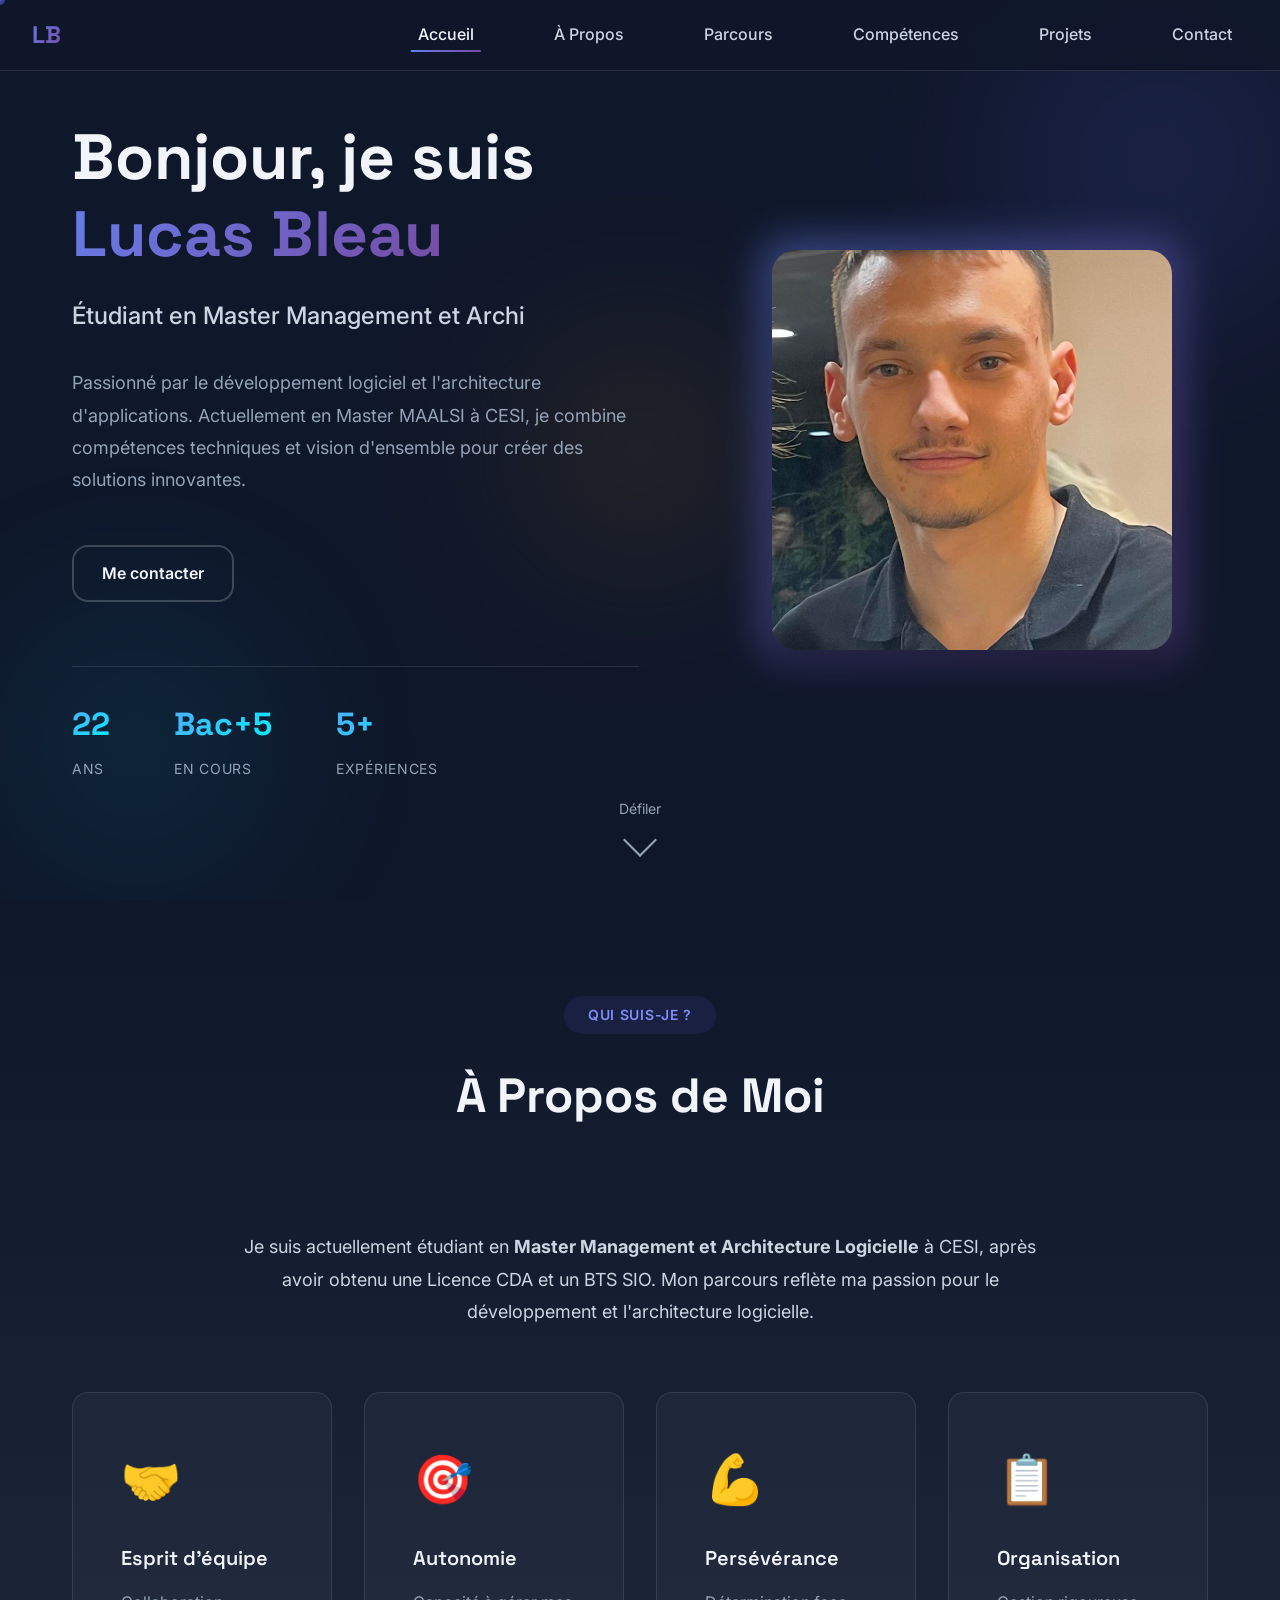
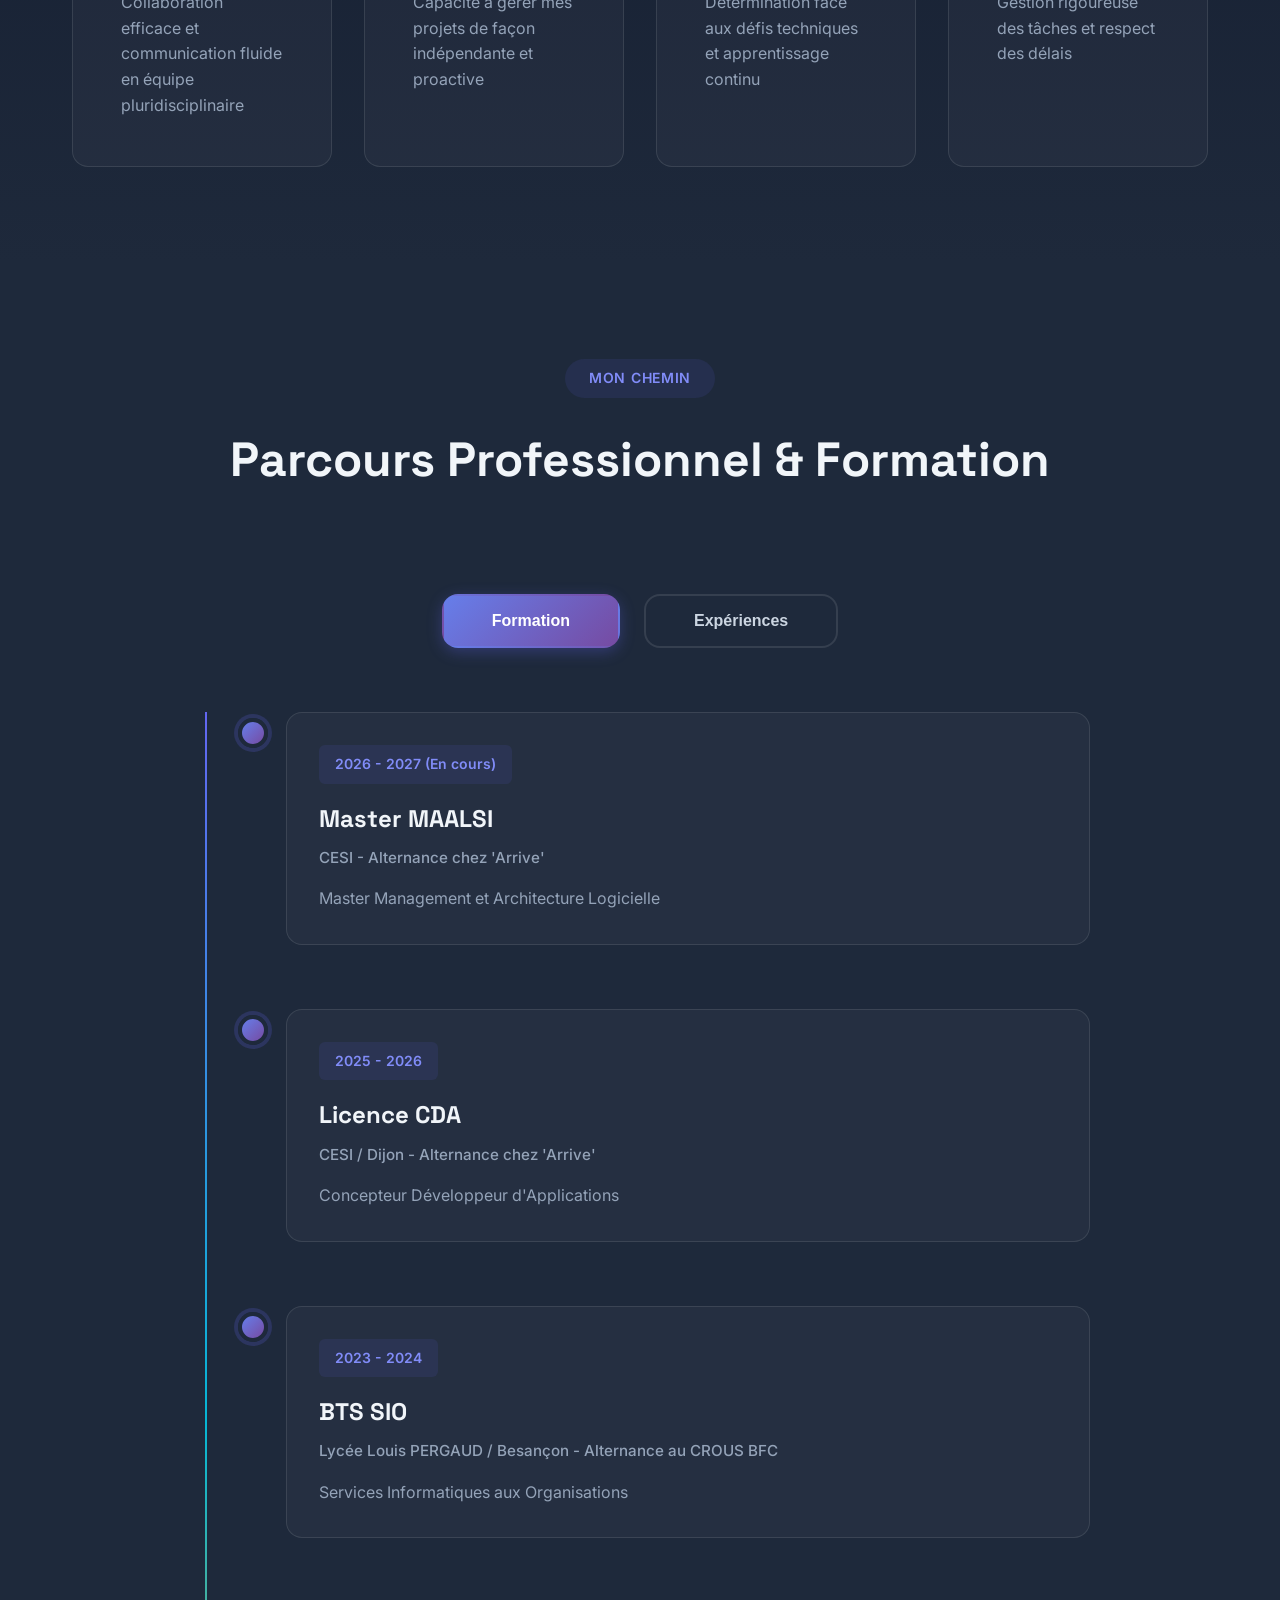
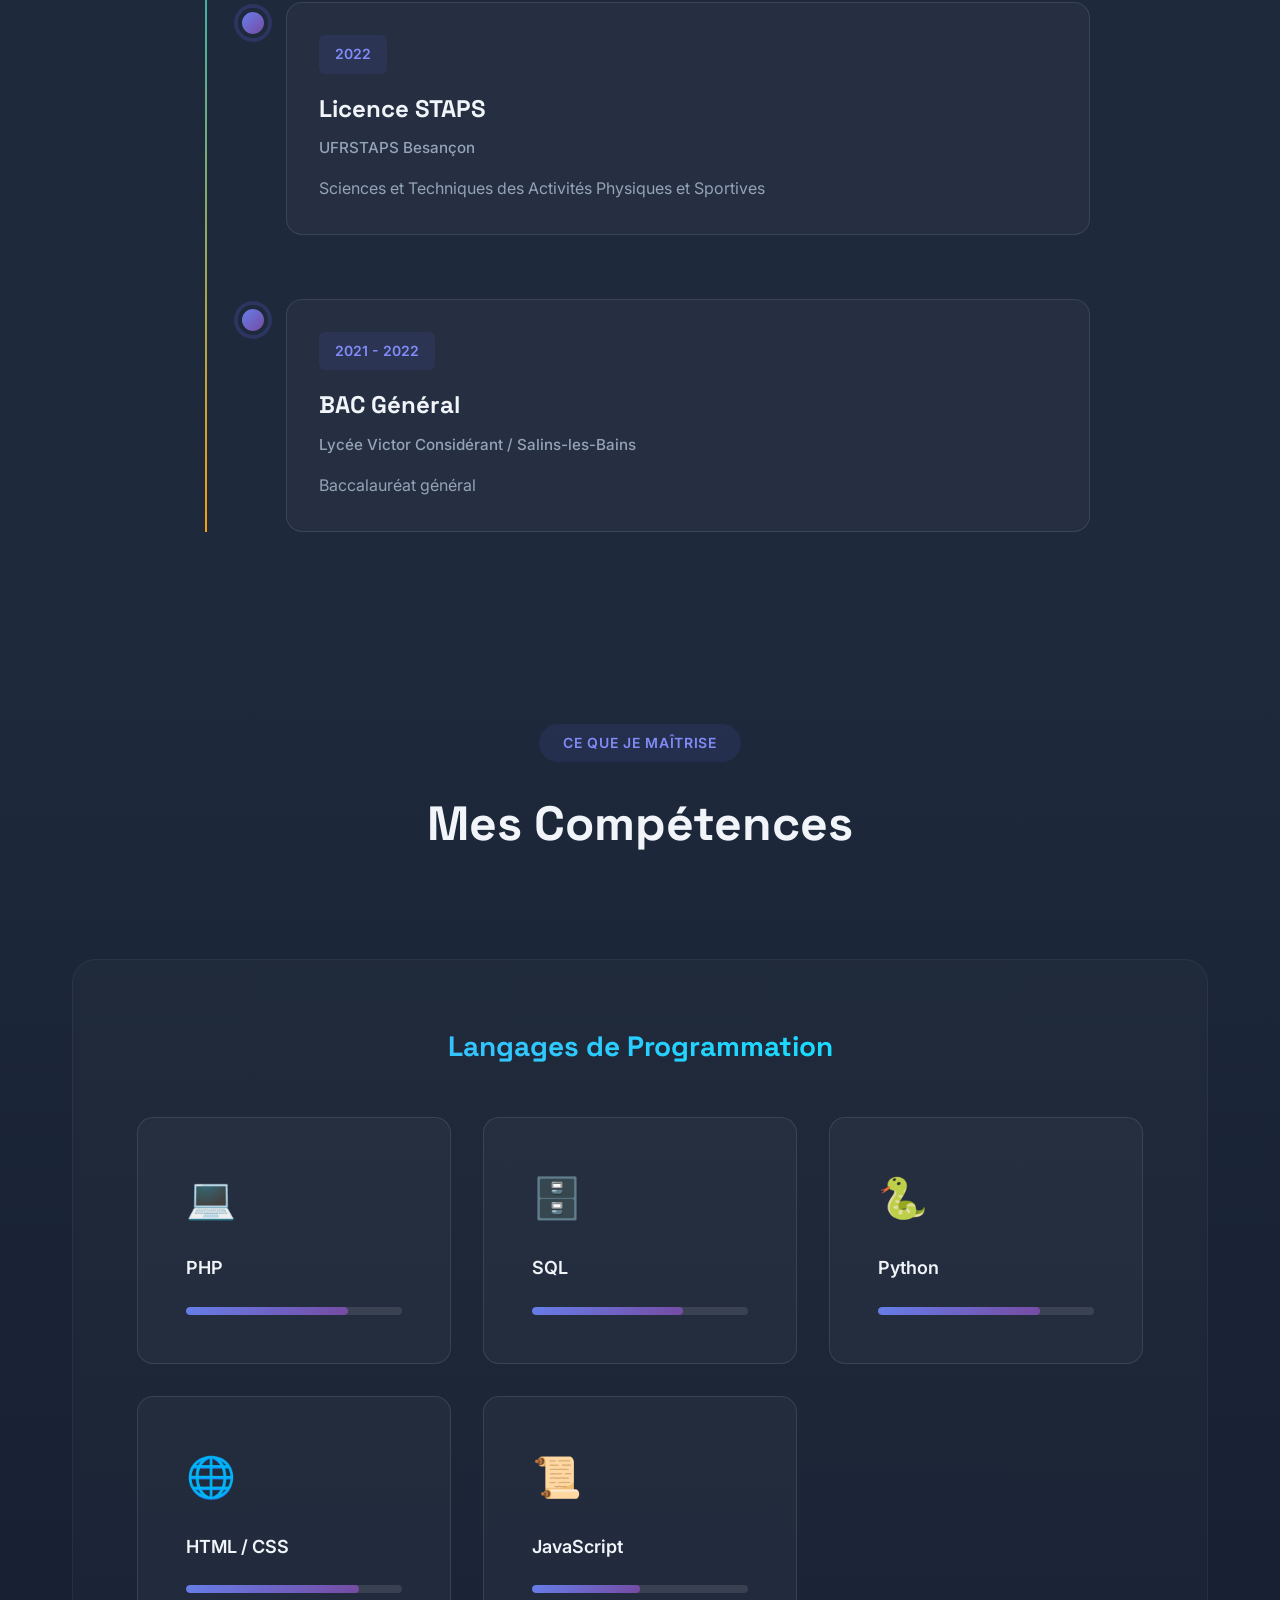
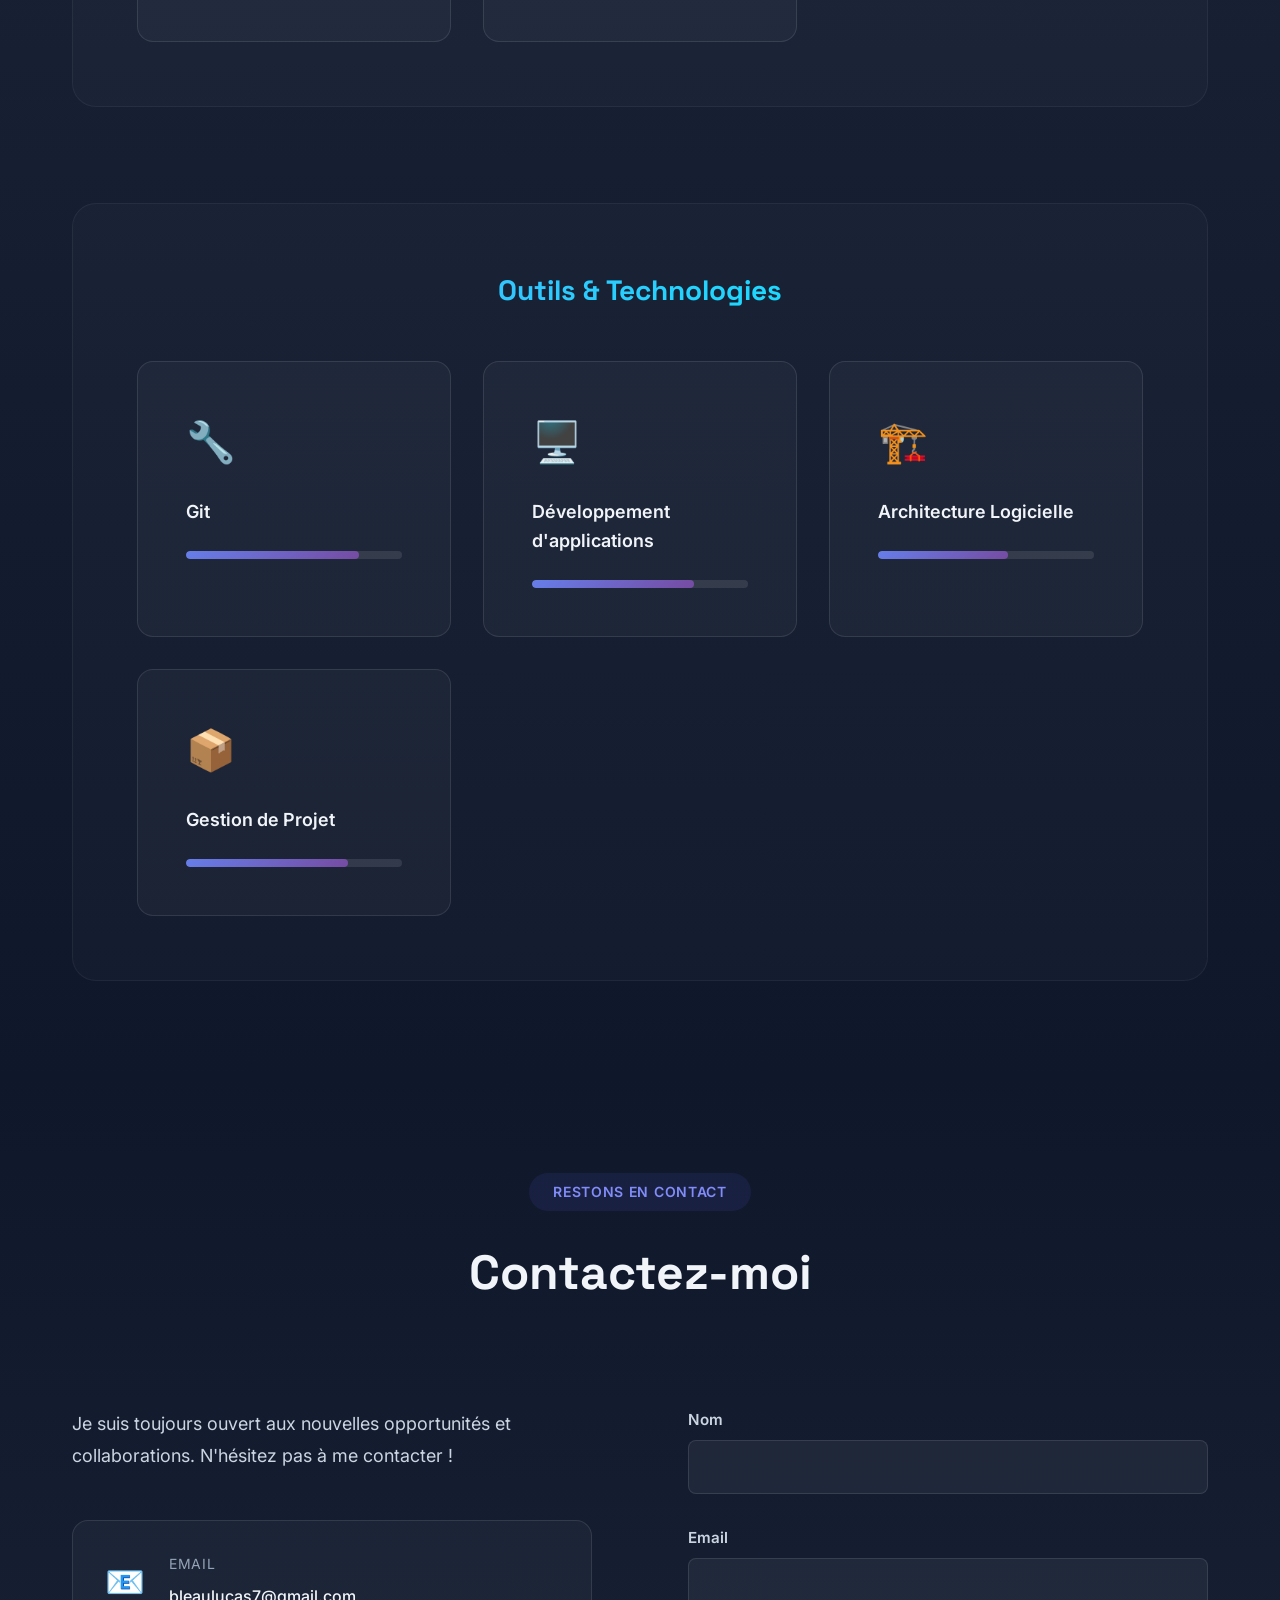
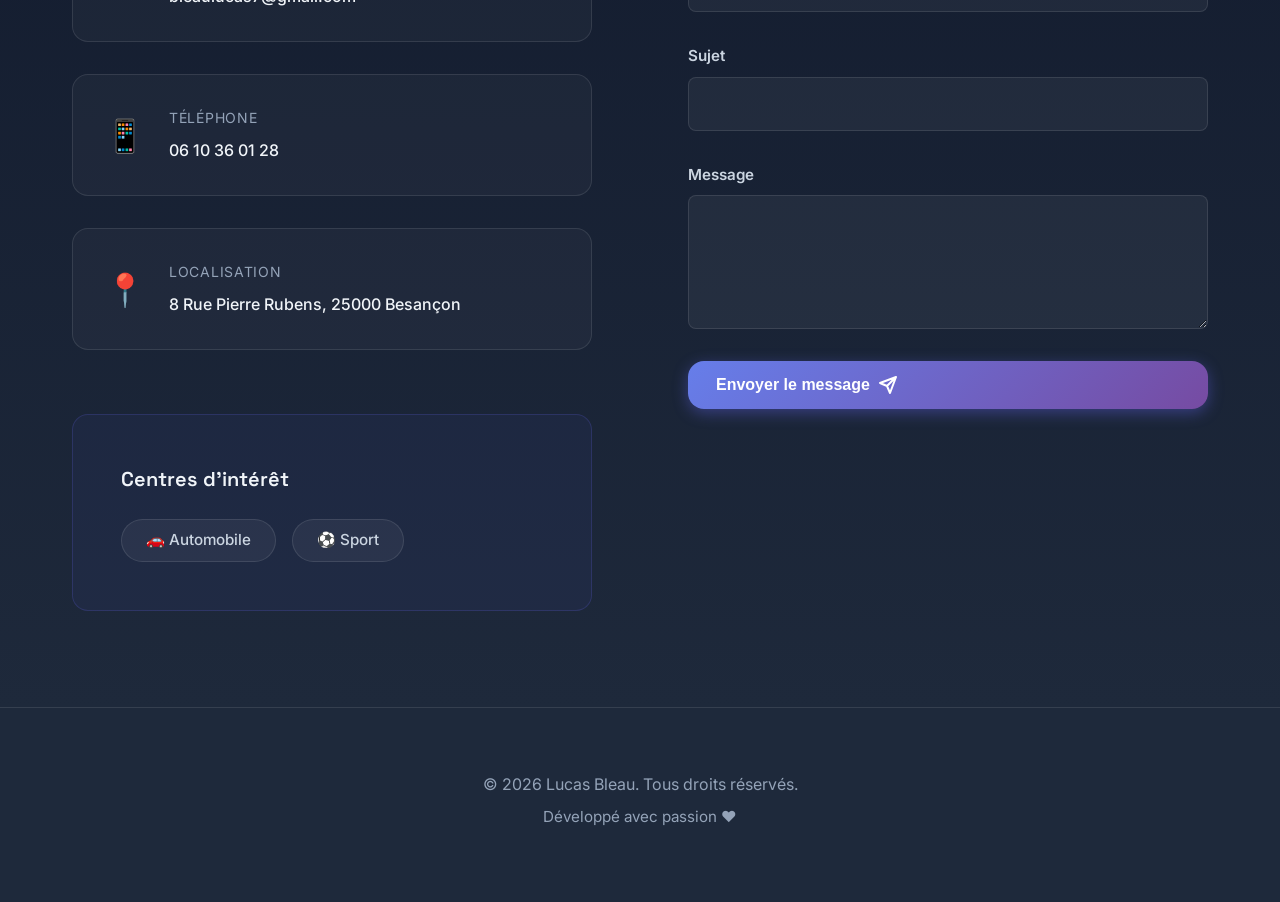
==== index.html @ 6b89124a "premier commit" ====
<!DOCTYPE html>
<html lang="fr">

<head>
    <meta charset="UTF-8">
    <meta name="viewport" content="width=device-width, initial-scale=1.0">
    <meta name="description"
        content="Portfolio de Lucas Bleau - Développeur & Étudiant en Master Management et Architecture Logicielle">
    <meta name="keywords" content="Lucas Bleau, Développeur, Portfolio, CESI, Master MAALSI">
    <meta name="author" content="Lucas Bleau">
    <title>Lucas Bleau | Développeur & Étudiant CESI</title>
    <link rel="stylesheet" href="style.css">
    <link rel="preconnect" href="https://fonts.googleapis.com">
    <link rel="preconnect" href="https://fonts.gstatic.com" crossorigin>
    <link
        href="https://fonts.googleapis.com/css2?family=Inter:wght@300;400;500;600;700;800&family=Space+Grotesk:wght@400;500;600;700&display=swap"
        rel="stylesheet">
</head>

<body>
    <!-- Navigation -->
    <nav id="navbar">
        <div class="nav-container">
            <div class="logo">
                <span class="logo-text">LB</span>
            </div>
            <ul class="nav-menu">
                <li><a href="#accueil" class="nav-link active">Accueil</a></li>
                <li><a href="#apropos" class="nav-link">À Propos</a></li>
                <li><a href="#parcours" class="nav-link">Parcours</a></li>
                <li><a href="#competences" class="nav-link">Compétences</a></li>
                <li><a href="#projets" class="nav-link">Projets</a></li>
                <li><a href="#contact" class="nav-link">Contact</a></li>
            </ul>
            <div class="hamburger">
                <span class="bar"></span>
                <span class="bar"></span>
                <span class="bar"></span>
            </div>
        </div>
    </nav>

    <!-- Hero Section -->
    <section id="accueil" class="hero">
        <div class="hero-background">
            <div class="gradient-orb orb-1"></div>
            <div class="gradient-orb orb-2"></div>
            <div class="gradient-orb orb-3"></div>
        </div>
        <div class="hero-content">
            <div class="hero-text">
                <h1 class="hero-title">
                    Bonjour, je suis <span class="gradient-text">Lucas Bleau</span>
                </h1>
                <p class="hero-subtitle">Étudiant en Master Management et Architecture Logicielle</p>
                <p class="hero-description">
                    Passionné par le développement logiciel et l'architecture d'applications.
                    Actuellement en Master MAALSI à CESI, je combine compétences techniques
                    et vision d'ensemble pour créer des solutions innovantes.
                </p>
                <div class="hero-buttons">
                    <a href="#contact" class="btn btn-secondary">
                        <span>Me contacter</span>
                    </a>
                </div>
                <div class="hero-stats">
                    <div class="stat-item">
                        <span class="stat-number">22</span>
                        <span class="stat-label">ans</span>
                    </div>
                    <div class="stat-item">
                        <span class="stat-number">Bac+5</span>
                        <span class="stat-label">En cours</span>
                    </div>
                    <div class="stat-item">
                        <span class="stat-number">5+</span>
                        <span class="stat-label">Expériences</span>
                    </div>
                </div>
            </div>
            <div class="hero-image">
                <div class="image-frame">
                    <div class="image-border"></div>
                    <img src="moi.jpg" alt="Lucas Bleau" class="profile-image">
                </div>
            </div>
        </div>
        <div class="scroll-indicator">
            <span>Défiler</span>
            <div class="scroll-arrow"></div>
        </div>
    </section>

    <!-- About Section -->
    <section id="apropos" class="about">
        <div class="container">
            <div class="section-header">
                <span class="section-label">Qui suis-je ?</span>
                <h2 class="section-title">À Propos de Moi</h2>
            </div>
            <div class="about-content">
                <div class="about-text">
                    <p class="about-intro">
                        Je suis actuellement étudiant en <strong>Master Management et Architecture Logicielle</strong> à
                        CESI,
                        après avoir obtenu une Licence CDA et un BTS SIO. Mon parcours reflète ma passion pour
                        le développement et l'architecture logicielle.
                    </p>
                    <div class="qualities-grid">
                        <div class="quality-card">
                            <div class="quality-icon">🤝</div>
                            <h3>Esprit d'équipe</h3>
                            <p>Collaboration efficace et communication fluide en équipe pluridisciplinaire</p>
                        </div>
                        <div class="quality-card">
                            <div class="quality-icon">🎯</div>
                            <h3>Autonomie</h3>
                            <p>Capacité à gérer mes projets de façon indépendante et proactive</p>
                        </div>
                        <div class="quality-card">
                            <div class="quality-icon">💪</div>
                            <h3>Persévérance</h3>
                            <p>Détermination face aux défis techniques et apprentissage continu</p>
                        </div>
                        <div class="quality-card">
                            <div class="quality-icon">📋</div>
                            <h3>Organisation</h3>
                            <p>Gestion rigoureuse des tâches et respect des délais</p>
                        </div>
                    </div>
                </div>
            </div>
        </div>
    </section>

    <!-- Parcours Section -->
    <section id="parcours" class="parcours">
        <div class="container">
            <div class="section-header">
                <span class="section-label">Mon chemin</span>
                <h2 class="section-title">Parcours Professionnel & Formation</h2>
            </div>
            <div class="parcours-tabs">
                <button class="tab-btn active" data-tab="formation">Formation</button>
                <button class="tab-btn" data-tab="experience">Expériences</button>
            </div>
            <div class="parcours-content">
                <!-- Formation Tab -->
                <div class="tab-content active" id="formation">
                    <div class="timeline">
                        <div class="timeline-item">
                            <div class="timeline-dot"></div>
                            <div class="timeline-content">
                                <span class="timeline-date">2026 - 2027 (En cours)</span>
                                <h3>Master MAALSI</h3>
                                <p class="timeline-location">CESI - Alternance chez 'Arrive'</p>
                                <p>Master Management et Architecture Logicielle</p>
                            </div>
                        </div>
                        <div class="timeline-item">
                            <div class="timeline-dot"></div>
                            <div class="timeline-content">
                                <span class="timeline-date">2025 - 2026</span>
                                <h3>Licence CDA</h3>
                                <p class="timeline-location">CESI / Dijon - Alternance chez 'Arrive'</p>
                                <p>Concepteur Développeur d'Applications</p>
                            </div>
                        </div>
                        <div class="timeline-item">
                            <div class="timeline-dot"></div>
                            <div class="timeline-content">
                                <span class="timeline-date">2023 - 2024</span>
                                <h3>BTS SIO</h3>
                                <p class="timeline-location">Lycée Louis PERGAUD / Besançon - Alternance au CROUS BFC</p>
                                <p>Services Informatiques aux Organisations</p>
                            </div>
                        </div>
                        <div class="timeline-item">
                            <div class="timeline-dot"></div>
                            <div class="timeline-content">
                                <span class="timeline-date">2022</span>
                                <h3>Licence STAPS</h3>
                                <p class="timeline-location">UFRSTAPS Besançon</p>
                                <p>Sciences et Techniques des Activités Physiques et Sportives</p>
                            </div>
                        </div>
                        <div class="timeline-item">
                            <div class="timeline-dot"></div>
                            <div class="timeline-content">
                                <span class="timeline-date">2021 - 2022</span>
                                <h3>BAC Général</h3>
                                <p class="timeline-location">Lycée Victor Considérant / Salins-les-Bains</p>
                                <p>Baccalauréat général</p>
                            </div>
                        </div>
                    </div>
                </div>
                <!-- Experience Tab -->
                <div class="tab-content" id="experience">
                    <div class="timeline">
                        <div class="timeline-item">
                            <div class="timeline-dot"></div>
                            <div class="timeline-content">
                                <span class="timeline-date">24 juillet - 24 août 2023</span>
                                <h3>Cuisinier</h3>
                                <p class="timeline-location">Taverne de la Finette - Arbois</p>
                                <p>Préparation culinaire</p>
                            </div>
                        </div>
                        <div class="timeline-item">
                            <div class="timeline-dot"></div>
                            <div class="timeline-content">
                                <span class="timeline-date">3 septembre - 24 juin 2023</span>
                                <h3>Plongeur</h3>
                                <p class="timeline-location">Taverne de la Finette - Arbois</p>
                                <p>Plonge et assistance en cuisine</p>
                            </div>
                        </div>
                        <div class="timeline-item">
                            <div class="timeline-dot"></div>
                            <div class="timeline-content">
                                <span class="timeline-date">29 janvier - 30 mai 2022</span>
                                <h3>Surveillant / Animateur</h3>
                                <p class="timeline-location">Centre de Loisirs Aux Ateliers - Miserey-Salines</p>
                                <p>Encadrement et animation d'enfants</p>
                            </div>
                        </div>
                        <div class="timeline-item">
                            <div class="timeline-dot"></div>
                            <div class="timeline-content">
                                <span class="timeline-date">Août 2020</span>
                                <h3>Vendanges</h3>
                                <p class="timeline-location">Arbois</p>
                                <p>Travail saisonnier - 2 semaines</p>
                            </div>
                        </div>
                        <div class="timeline-item">
                            <div class="timeline-dot"></div>
                            <div class="timeline-content">
                                <span class="timeline-date">Décembre 2017</span>
                                <h3>Stage Maçonnerie</h3>
                                <p class="timeline-location">Maçonnerie L'HOMME - Poligny</p>
                                <p>Stage de 3ème - Découverte du métier de maçon (1 semaine)</p>
                            </div>
                        </div>
                    </div>
                </div>
            </div>
        </div>
    </section>

    <!-- Compétences Section -->
    <section id="competences" class="skills">
        <div class="container">
            <div class="section-header">
                <span class="section-label">Ce que je maîtrise</span>
                <h2 class="section-title">Mes Compétences</h2>
            </div>
            <div class="skills-content">
                <div class="skills-category">
                    <h3 class="category-title">Langages de Programmation</h3>
                    <div class="skills-grid">
                        <div class="skill-card">
                            <div class="skill-icon">💻</div>
                            <span class="skill-name">PHP</span>
                            <div class="skill-level">
                                <div class="skill-bar" style="--skill-width: 75%"></div>
                            </div>
                        </div>
                        <div class="skill-card">
                            <div class="skill-icon">🗄️</div>
                            <span class="skill-name">SQL</span>
                            <div class="skill-level">
                                <div class="skill-bar" style="--skill-width: 70%"></div>
                            </div>
                        </div>
                        <div class="skill-card">
                            <div class="skill-icon">🐍</div>
                            <span class="skill-name">Python</span>
                            <div class="skill-level">
                                <div class="skill-bar" style="--skill-width: 75%"></div>
                            </div>
                        </div>
                        <div class="skill-card">
                            <div class="skill-icon">🌐</div>
                            <span class="skill-name">HTML / CSS</span>
                            <div class="skill-level">
                                <div class="skill-bar" style="--skill-width: 80%"></div>
                            </div>
                        </div>
                        <div class="skill-card">
                            <div class="skill-icon">📜</div>
                            <span class="skill-name">JavaScript</span>
                            <div class="skill-level">
                                <div class="skill-bar" style="--skill-width: 50%"></div>
                            </div>
                        </div>
                    </div>
                </div>
                <div class="skills-category">
                    <h3 class="category-title">Outils & Technologies</h3>
                    <div class="skills-grid">
                        <div class="skill-card">
                            <div class="skill-icon">🔧</div>
                            <span class="skill-name">Git</span>
                            <div class="skill-level">
                                <div class="skill-bar" style="--skill-width: 80%"></div>
                            </div>
                        </div>
                        <div class="skill-card">
                            <div class="skill-icon">🖥️</div>
                            <span class="skill-name">Développement d'applications</span>
                            <div class="skill-level">
                                <div class="skill-bar" style="--skill-width: 75%"></div>
                            </div>
                        </div>
                        <div class="skill-card">
                            <div class="skill-icon">🏗️</div>
                            <span class="skill-name">Architecture Logicielle</span>
                            <div class="skill-level">
                                <div class="skill-bar" style="--skill-width: 60%"></div>
                            </div>
                        </div>
                        <div class="skill-card">
                            <div class="skill-icon">📦</div>
                            <span class="skill-name">Gestion de Projet</span>
                            <div class="skill-level">
                                <div class="skill-bar" style="--skill-width: 75%"></div>
                            </div>
                        </div>
                    </div>
                </div>
            </div>
        </div>
    </section>

    <!-- Projets Section - TEMPORAIREMENT MASQUÉE -->
    <!--
    <section id="projets" class="projects">
        <div class="container">
            <div class="section-header">
                <span class="section-label">Mes réalisations</span>
                <h2 class="section-title">Projets</h2>
            </div>
            <div class="projects-grid">
                <div class="project-card">
                    <div class="project-image">
                        <div class="project-overlay">
                            <span class="project-tag">Architecture</span>
                        </div>
                    </div>
                    <div class="project-content">
                        <h3 class="project-title">Projets Master MAALSI</h3>
                        <p class="project-description">
                            Développement d'applications avec une approche architecturale avancée,
                            incluant la conception de solutions scalables et maintenables.
                        </p>
                        <div class="project-tech">
                            <span class="tech-tag">C/C++</span>
                            <span class="tech-tag">SQL</span>
                            <span class="tech-tag">Architecture</span>
                        </div>
                    </div>
                </div>
                <div class="project-card">
                    <div class="project-image">
                        <div class="project-overlay">
                            <span class="project-tag">Développement</span>
                        </div>
                    </div>
                    <div class="project-content">
                        <h3 class="project-title">Alternance chez 'Arrive'</h3>
                        <p class="project-description">
                            Contribution au développement de solutions logicielles en entreprise,
                            appliquant les meilleures pratiques de développement agile.
                        </p>
                        <div class="project-tech">
                            <span class="tech-tag">Git</span>
                            <span class="tech-tag">Dev. Agile</span>
                            <span class="tech-tag">Collaboration</span>
                        </div>
                    </div>
                </div>
                <div class="project-card">
                    <div class="project-image">
                        <div class="project-overlay">
                            <span class="project-tag">Web</span>
                        </div>
                    </div>
                    <div class="project-content">
                        <h3 class="project-title">Portfolio Personnel</h3>
                        <p class="project-description">
                            Conception et développement de ce portfolio moderne responsive,
                            avec animations et design contemporain.
                        </p>
                        <div class="project-tech">
                            <span class="tech-tag">HTML/CSS</span>
                            <span class="tech-tag">JavaScript</span>
                            <span class="tech-tag">Responsive</span>
                        </div>
                    </div>
                </div>
                <div class="project-card">
                    <div class="project-image">
                        <div class="project-overlay">
                            <span class="project-tag">BTS / Licence</span>
                        </div>
                    </div>
                    <div class="project-content">
                        <h3 class="project-title">Projets Académiques</h3>
                        <p class="project-description">
                            Réalisation de divers projets durant mon BTS SIO et ma Licence CDA,
                            couvrant le développement d'applications et la gestion de bases de données.
                        </p>
                        <div class="project-tech">
                            <span class="tech-tag">SQL</span>
                            <span class="tech-tag">Applications</span>
                            <span class="tech-tag">POO</span>
                        </div>
                    </div>
                </div>
            </div>
        </div>
    </section>
    -->


    <!-- Contact Section -->
    <section id="contact" class="contact">
        <div class="container">
            <div class="section-header">
                <span class="section-label">Restons en contact</span>
                <h2 class="section-title">Contactez-moi</h2>
            </div>
            <div class="contact-content">
                <div class="contact-info">
                    <p class="contact-intro">
                        Je suis toujours ouvert aux nouvelles opportunités et collaborations.
                        N'hésitez pas à me contacter !
                    </p>
                    <div class="contact-methods">
                        <a href="mailto:bleaulucas7@gmail.com" class="contact-method">
                            <div class="method-icon">📧</div>
                            <div class="method-details">
                                <span class="method-label">Email</span>
                                <span class="method-value">bleaulucas7@gmail.com</span>
                            </div>
                        </a>
                        <a href="tel:0610360128" class="contact-method">
                            <div class="method-icon">📱</div>
                            <div class="method-details">
                                <span class="method-label">Téléphone</span>
                                <span class="method-value">06 10 36 01 28</span>
                            </div>
                        </a>
                        <div class="contact-method">
                            <div class="method-icon">📍</div>
                            <div class="method-details">
                                <span class="method-label">Localisation</span>
                                <span class="method-value">8 Rue Pierre Rubens, 25000 Besançon</span>
                            </div>
                        </div>
                    </div>
                    <div class="interests">
                        <h3>Centres d'intérêt</h3>
                        <div class="interests-tags">
                            <span class="interest-tag">🚗 Automobile</span>
                            <span class="interest-tag">⚽ Sport</span>
                        </div>
                    </div>
                </div>
                <form action="https://formsubmit.co/bleaulucas7@gmail.com" method="POST" class="contact-form">
                    <!-- Champs cachés pour configuration FormSubmit -->
                    <input type="hidden" name="_subject" value="Nouveau message depuis votre portfolio">
                    <input type="hidden" name="_captcha" value="false">
                    <input type="hidden" name="_template" value="table">
                    <input type="hidden" name="_next"
                        value="file:///c:/Users/bleau/OneDrive/Bureau/Portfolio/merci.html">

                    <div class="form-group">
                        <label for="name">Nom</label>
                        <input type="text" id="name" name="name" required>
                    </div>
                    <div class="form-group">
                        <label for="email">Email</label>
                        <input type="email" id="email" name="email" required>
                    </div>
                    <div class="form-group">
                        <label for="subject">Sujet</label>
                        <input type="text" id="subject" name="subject" required>
                    </div>
                    <div class="form-group">
                        <label for="message">Message</label>
                        <textarea id="message" name="message" rows="5" required></textarea>
                    </div>
                    <button type="submit" class="btn btn-primary">
                        <span>Envoyer le message</span>
                        <svg width="20" height="20" viewBox="0 0 20 20" fill="none">
                            <path d="M18 2L9 11M18 2L12 18L9 11M18 2L2 8L9 11" stroke="currentColor" stroke-width="2"
                                stroke-linecap="round" stroke-linejoin="round" />
                        </svg>
                    </button>
                </form>
            </div>
        </div>
        </div>
    </section>

    <!-- Footer -->
    <footer class="footer">
        <div class="container">
            <p>&copy; 2026 Lucas Bleau. Tous droits réservés.</p>
            <p class="footer-subtitle">Développé avec passion ❤️</p>
        </div>
    </footer>

    <script src="script.js"></script>
</body>

</html>
---- style.css ----
/* ============================================
   VARIABLES & TOKENS
   ============================================ */
:root {
    /* Colors */
    --primary-color: #6366f1;
    --primary-dark: #4f46e5;
    --primary-light: #818cf8;
    --secondary-color: #06b6d4;
    --accent-color: #f59e0b;

    /* Gradients */
    --gradient-primary: linear-gradient(135deg, #667eea 0%, #764ba2 100%);
    --gradient-secondary: linear-gradient(135deg, #f093fb 0%, #f5576c 100%);
    --gradient-accent: linear-gradient(135deg, #4facfe 0%, #00f2fe 100%);
    --gradient-warm: linear-gradient(135deg, #fa709a 0%, #fee140 100%);

    /* Dark Theme */
    --bg-primary: #0f172a;
    --bg-secondary: #1e293b;
    --bg-tertiary: #334155;
    --text-primary: #f1f5f9;
    --text-secondary: #cbd5e1;
    --text-muted: #94a3b8;

    /* Spacing */
    --spacing-xs: 0.5rem;
    --spacing-sm: 1rem;
    --spacing-md: 1.5rem;
    --spacing-lg: 2rem;
    --spacing-xl: 3rem;
    --spacing-2xl: 4rem;
    --spacing-3xl: 6rem;

    /* Typography */
    --font-primary: 'Inter', -apple-system, BlinkMacSystemFont, 'Segoe UI', sans-serif;
    --font-heading: 'Space Grotesk', var(--font-primary);

    /* Shadows */
    --shadow-sm: 0 1px 2px 0 rgba(0, 0, 0, 0.05);
    --shadow-md: 0 4px 6px -1px rgba(0, 0, 0, 0.1);
    --shadow-lg: 0 10px 15px -3px rgba(0, 0, 0, 0.2);
    --shadow-xl: 0 20px 25px -5px rgba(0, 0, 0, 0.3);
    --shadow-glow: 0 0 30px rgba(99, 102, 241, 0.3);

    /* Border Radius */
    --radius-sm: 0.375rem;
    --radius-md: 0.5rem;
    --radius-lg: 1rem;
    --radius-xl: 1.5rem;
    --radius-full: 9999px;

    /* Transitions */
    --transition-fast: 150ms cubic-bezier(0.4, 0, 0.2, 1);
    --transition-base: 300ms cubic-bezier(0.4, 0, 0.2, 1);
    --transition-slow: 500ms cubic-bezier(0.4, 0, 0.2, 1);
}

/* ============================================
   RESET & BASE
   ============================================ */
* {
    margin: 0;
    padding: 0;
    box-sizing: border-box;
}

html {
    scroll-behavior: smooth;
    font-size: 16px;
}

body {
    font-family: var(--font-primary);
    background-color: var(--bg-primary);
    color: var(--text-primary);
    line-height: 1.6;
    overflow-x: hidden;
}

a {
    text-decoration: none;
    color: inherit;
    transition: all var(--transition-base);
}

img {
    max-width: 100%;
    height: auto;
    display: block;
}

ul {
    list-style: none;
}

/* ============================================
   UTILITY CLASSES
   ============================================ */
.container {
    max-width: 1200px;
    margin: 0 auto;
    padding: 0 var(--spacing-lg);
}

.gradient-text {
    background: var(--gradient-primary);
    -webkit-background-clip: text;
    -webkit-text-fill-color: transparent;
    background-clip: text;
}

/* ============================================
   NAVIGATION
   ============================================ */
#navbar {
    position: fixed;
    top: 0;
    left: 0;
    right: 0;
    z-index: 1000;
    background: rgba(15, 23, 42, 0.8);
    backdrop-filter: blur(12px);
    border-bottom: 1px solid rgba(255, 255, 255, 0.1);
    transition: all var(--transition-base);
}

#navbar.scrolled {
    background: rgba(15, 23, 42, 0.95);
    box-shadow: var(--shadow-lg);
}

.nav-container {
    max-width: 1400px;
    margin: 0 auto;
    padding: var(--spacing-sm) var(--spacing-lg);
    display: flex;
    justify-content: space-between;
    align-items: center;
}

.logo {
    position: relative;
}

.logo-text {
    font-family: var(--font-heading);
    font-size: 1.5rem;
    font-weight: 700;
    background: var(--gradient-primary);
    -webkit-background-clip: text;
    -webkit-text-fill-color: transparent;
    background-clip: text;
    position: relative;
}

.nav-menu {
    display: flex;
    gap: var(--spacing-xl);
    align-items: center;
}

.nav-link {
    position: relative;
    font-weight: 500;
    color: var(--text-secondary);
    padding: var(--spacing-xs) var(--spacing-sm);
    transition: all var(--transition-base);
}

.nav-link::after {
    content: '';
    position: absolute;
    bottom: 0;
    left: 50%;
    width: 0;
    height: 2px;
    background: var(--gradient-primary);
    transform: translateX(-50%);
    transition: width var(--transition-base);
}

.nav-link:hover,
.nav-link.active {
    color: var(--text-primary);
}

.nav-link:hover::after,
.nav-link.active::after {
    width: 80%;
}

.hamburger {
    display: none;
    flex-direction: column;
    gap: 5px;
    cursor: pointer;
    padding: var(--spacing-xs);
}

.hamburger .bar {
    width: 25px;
    height: 3px;
    background: var(--text-primary);
    border-radius: var(--radius-full);
    transition: all var(--transition-base);
}

/* ============================================
   HERO SECTION
   ============================================ */
.hero {
    position: relative;
    min-height: 100vh;
    display: flex;
    align-items: center;
    justify-content: center;
    padding: var(--spacing-3xl) 0;
    overflow: hidden;
}

.hero-background {
    position: absolute;
    top: 0;
    left: 0;
    width: 100%;
    height: 100%;
    z-index: 0;
    overflow: hidden;
}

.gradient-orb {
    position: absolute;
    border-radius: 50%;
    filter: blur(80px);
    opacity: 0.5;
    animation: float 20s ease-in-out infinite;
}

.orb-1 {
    width: 500px;
    height: 500px;
    background: radial-gradient(circle, rgba(99, 102, 241, 0.4) 0%, transparent 70%);
    top: -10%;
    right: -10%;
    animation-delay: 0s;
}

.orb-2 {
    width: 400px;
    height: 400px;
    background: radial-gradient(circle, rgba(6, 182, 212, 0.3) 0%, transparent 70%);
    bottom: -5%;
    left: -5%;
    animation-delay: 7s;
}

.orb-3 {
    width: 350px;
    height: 350px;
    background: radial-gradient(circle, rgba(245, 158, 11, 0.3) 0%, transparent 70%);
    top: 50%;
    left: 50%;
    transform: translate(-50%, -50%);
    animation-delay: 14s;
}

@keyframes float {

    0%,
    100% {
        transform: translate(0, 0) scale(1);
    }

    33% {
        transform: translate(30px, -30px) scale(1.1);
    }

    66% {
        transform: translate(-20px, 20px) scale(0.9);
    }
}

.hero-content {
    position: relative;
    z-index: 1;
    max-width: 1200px;
    margin: 0 auto;
    padding: 0 var(--spacing-lg);
    display: grid;
    grid-template-columns: 1.2fr 1fr;
    gap: var(--spacing-3xl);
    align-items: center;
}

.hero-title {
    font-family: var(--font-heading);
    font-size: clamp(2.5rem, 5vw, 4rem);
    font-weight: 800;
    line-height: 1.2;
    margin-bottom: var(--spacing-md);
}

.hero-subtitle {
    font-size: clamp(1.2rem, 2.5vw, 1.5rem);
    color: var(--text-secondary);
    margin-bottom: var(--spacing-lg);
    font-weight: 500;
}

.hero-description {
    font-size: 1.125rem;
    color: var(--text-muted);
    margin-bottom: var(--spacing-xl);
    line-height: 1.8;
}

.hero-buttons {
    display: flex;
    gap: var(--spacing-md);
    margin-bottom: var(--spacing-2xl);
    flex-wrap: wrap;
}

.btn {
    display: inline-flex;
    align-items: center;
    gap: var(--spacing-xs);
    padding: 0.875rem 1.75rem;
    border-radius: var(--radius-lg);
    font-weight: 600;
    font-size: 1rem;
    cursor: pointer;
    transition: all var(--transition-base);
    border: none;
    position: relative;
    overflow: hidden;
}

.btn::before {
    content: '';
    position: absolute;
    top: 50%;
    left: 50%;
    width: 0;
    height: 0;
    border-radius: 50%;
    background: rgba(255, 255, 255, 0.2);
    transform: translate(-50%, -50%);
    transition: width 0.6s, height 0.6s;
}

.btn:hover::before {
    width: 300px;
    height: 300px;
}

.btn-primary {
    background: var(--gradient-primary);
    color: white;
    box-shadow: 0 4px 15px rgba(99, 102, 241, 0.4);
}

.btn-primary:hover {
    transform: translateY(-2px);
    box-shadow: 0 8px 25px rgba(99, 102, 241, 0.5);
}

.btn-secondary {
    background: transparent;
    color: var(--text-primary);
    border: 2px solid rgba(255, 255, 255, 0.2);
}

.btn-secondary:hover {
    background: rgba(255, 255, 255, 0.05);
    border-color: rgba(255, 255, 255, 0.3);
}

.hero-stats {
    display: flex;
    gap: var(--spacing-2xl);
    padding-top: var(--spacing-lg);
    border-top: 1px solid rgba(255, 255, 255, 0.1);
}

.stat-item {
    display: flex;
    flex-direction: column;
    gap: var(--spacing-xs);
}

.stat-number {
    font-family: var(--font-heading);
    font-size: 2rem;
    font-weight: 700;
    background: var(--gradient-accent);
    -webkit-background-clip: text;
    -webkit-text-fill-color: transparent;
    background-clip: text;
}

.stat-label {
    font-size: 0.875rem;
    color: var(--text-muted);
    text-transform: uppercase;
    letter-spacing: 0.05em;
}

.hero-image {
    position: relative;
    display: flex;
    justify-content: center;
    align-items: center;
}

.image-frame {
    position: relative;
    width: 100%;
    max-width: 400px;
    aspect-ratio: 1;
}

.image-border {
    position: absolute;
    inset: -10px;
    background: var(--gradient-primary);
    border-radius: var(--radius-xl);
    opacity: 0.5;
    filter: blur(20px);
    animation: pulse 3s ease-in-out infinite;
}

@keyframes pulse {

    0%,
    100% {
        opacity: 0.5;
        transform: scale(1);
    }

    50% {
        opacity: 0.8;
        transform: scale(1.05);
    }
}

.profile-image {
    position: relative;
    width: 100%;
    height: 100%;
    object-fit: cover;
    border-radius: var(--radius-xl);
    box-shadow: var(--shadow-xl);
}

.scroll-indicator {
    position: absolute;
    bottom: var(--spacing-xl);
    left: 50%;
    transform: translateX(-50%);
    display: flex;
    flex-direction: column;
    align-items: center;
    gap: var(--spacing-xs);
    color: var(--text-muted);
    font-size: 0.875rem;
    animation: bounce 2s ease-in-out infinite;
}

@keyframes bounce {

    0%,
    100% {
        transform: translateX(-50%) translateY(0);
    }

    50% {
        transform: translateX(-50%) translateY(-10px);
    }
}

.scroll-arrow {
    width: 24px;
    height: 24px;
    border-right: 2px solid var(--text-muted);
    border-bottom: 2px solid var(--text-muted);
    transform: rotate(45deg);
}

/* ============================================
   SECTION COMMON STYLES
   ============================================ */
section {
    padding: var(--spacing-3xl) 0;
}

.section-header {
    text-align: center;
    margin-bottom: var(--spacing-3xl);
}

.section-label {
    display: inline-block;
    padding: var(--spacing-xs) var(--spacing-md);
    background: rgba(99, 102, 241, 0.1);
    color: var(--primary-light);
    border-radius: var(--radius-full);
    font-size: 0.875rem;
    font-weight: 600;
    text-transform: uppercase;
    letter-spacing: 0.05em;
    margin-bottom: var(--spacing-md);
}

.section-title {
    font-family: var(--font-heading);
    font-size: clamp(2rem, 4vw, 3rem);
    font-weight: 700;
    margin-bottom: var(--spacing-md);
}

/* ============================================
   ABOUT SECTION
   ============================================ */
.about {
    background: linear-gradient(180deg, var(--bg-primary) 0%, var(--bg-secondary) 100%);
}

.about-intro {
    font-size: 1.125rem;
    color: var(--text-secondary);
    margin-bottom: var(--spacing-2xl);
    line-height: 1.8;
    text-align: center;
    max-width: 800px;
    margin-left: auto;
    margin-right: auto;
}

.qualities-grid {
    display: grid;
    grid-template-columns: repeat(auto-fit, minmax(250px, 1fr));
    gap: var(--spacing-lg);
    margin-top: var(--spacing-2xl);
}

.quality-card {
    background: rgba(255, 255, 255, 0.03);
    border: 1px solid rgba(255, 255, 255, 0.1);
    border-radius: var(--radius-lg);
    padding: var(--spacing-xl);
    transition: all var(--transition-base);
    position: relative;
    overflow: hidden;
}

.quality-card::before {
    content: '';
    position: absolute;
    top: 0;
    left: 0;
    width: 100%;
    height: 100%;
    background: var(--gradient-primary);
    opacity: 0;
    transition: opacity var(--transition-base);
    z-index: 0;
}

.quality-card:hover {
    transform: translateY(-5px);
    border-color: rgba(99, 102, 241, 0.3);
    box-shadow: var(--shadow-glow);
}

.quality-card:hover::before {
    opacity: 0.05;
}

.quality-card>* {
    position: relative;
    z-index: 1;
}

.quality-icon {
    font-size: 3rem;
    margin-bottom: var(--spacing-md);
}

.quality-card h3 {
    font-family: var(--font-heading);
    font-size: 1.25rem;
    font-weight: 600;
    margin-bottom: var(--spacing-sm);
    color: var(--text-primary);
}

.quality-card p {
    color: var(--text-muted);
    line-height: 1.6;
}

/* ============================================
   PARCOURS SECTION
   ============================================ */
.parcours {
    background: var(--bg-secondary);
}

.parcours-tabs {
    display: flex;
    justify-content: center;
    gap: var(--spacing-md);
    margin-bottom: var(--spacing-2xl);
}

.tab-btn {
    padding: var(--spacing-sm) var(--spacing-xl);
    background: transparent;
    border: 2px solid rgba(255, 255, 255, 0.1);
    border-radius: var(--radius-lg);
    color: var(--text-secondary);
    font-size: 1rem;
    font-weight: 600;
    cursor: pointer;
    transition: all var(--transition-base);
}

.tab-btn:hover {
    border-color: rgba(99, 102, 241, 0.3);
    color: var(--text-primary);
}

.tab-btn.active {
    background: var(--gradient-primary);
    border-color: transparent;
    color: white;
    box-shadow: 0 4px 15px rgba(99, 102, 241, 0.3);
}

.tab-content {
    display: none;
    animation: fadeIn var(--transition-slow);
}

.tab-content.active {
    display: block;
}

@keyframes fadeIn {
    from {
        opacity: 0;
        transform: translateY(20px);
    }

    to {
        opacity: 1;
        transform: translateY(0);
    }
}

.timeline {
    position: relative;
    max-width: 900px;
    margin: 0 auto;
    padding-left: var(--spacing-xl);
}

.timeline::before {
    content: '';
    position: absolute;
    left: 15px;
    top: 0;
    bottom: 0;
    width: 2px;
    background: linear-gradient(180deg,
            var(--primary-color) 0%,
            var(--secondary-color) 50%,
            var(--accent-color) 100%);
}

.timeline-item {
    position: relative;
    padding-bottom: var(--spacing-2xl);
    padding-left: var(--spacing-xl);
}

.timeline-item:last-child {
    padding-bottom: 0;
}

.timeline-dot {
    position: absolute;
    left: 0;
    top: 6px;
    width: 30px;
    height: 30px;
    border-radius: 50%;
    background: var(--gradient-primary);
    border: 4px solid var(--bg-secondary);
    box-shadow: 0 0 0 4px rgba(99, 102, 241, 0.2);
    z-index: 1;
}

.timeline-content {
    background: rgba(255, 255, 255, 0.03);
    border: 1px solid rgba(255, 255, 255, 0.1);
    border-radius: var(--radius-lg);
    padding: var(--spacing-lg);
    transition: all var(--transition-base);
}

.timeline-content:hover {
    transform: translateX(10px);
    border-color: rgba(99, 102, 241, 0.3);
    box-shadow: var(--shadow-glow);
}

.timeline-date {
    display: inline-block;
    padding: var(--spacing-xs) var(--spacing-sm);
    background: rgba(99, 102, 241, 0.1);
    color: var(--primary-light);
    border-radius: var(--radius-sm);
    font-size: 0.875rem;
    font-weight: 600;
    margin-bottom: var(--spacing-sm);
}

.timeline-content h3 {
    font-family: var(--font-heading);
    font-size: 1.5rem;
    font-weight: 700;
    margin-bottom: var(--spacing-xs);
    color: var(--text-primary);
}

.timeline-location {
    color: var(--text-secondary);
    font-size: 0.95rem;
    margin-bottom: var(--spacing-sm);
    font-weight: 500;
}

.timeline-content p {
    color: var(--text-muted);
    line-height: 1.6;
}

/* ============================================
   SKILLS SECTION
   ============================================ */
.skills {
    background: linear-gradient(180deg, var(--bg-secondary) 0%, var(--bg-primary) 100%);
}

.skills-content {
    display: flex;
    flex-direction: column;
    gap: var(--spacing-3xl);
}

.skills-category {
    background: rgba(255, 255, 255, 0.02);
    border: 1px solid rgba(255, 255, 255, 0.05);
    border-radius: var(--radius-xl);
    padding: var(--spacing-2xl);
}

.category-title {
    font-family: var(--font-heading);
    font-size: 1.75rem;
    font-weight: 700;
    margin-bottom: var(--spacing-xl);
    text-align: center;
    background: var(--gradient-accent);
    -webkit-background-clip: text;
    -webkit-text-fill-color: transparent;
    background-clip: text;
}

.skills-grid {
    display: grid;
    grid-template-columns: repeat(auto-fit, minmax(280px, 1fr));
    gap: var(--spacing-lg);
}

.skill-card {
    background: rgba(255, 255, 255, 0.03);
    border: 1px solid rgba(255, 255, 255, 0.1);
    border-radius: var(--radius-lg);
    padding: var(--spacing-xl);
    transition: all var(--transition-base);
    display: flex;
    flex-direction: column;
    gap: var(--spacing-md);
}

.skill-card:hover {
    transform: translateY(-5px);
    border-color: rgba(99, 102, 241, 0.3);
    background: rgba(99, 102, 241, 0.05);
}

.skill-icon {
    font-size: 2.5rem;
}

.skill-name {
    font-weight: 600;
    font-size: 1.125rem;
    color: var(--text-primary);
}

.skill-level {
    width: 100%;
    height: 8px;
    background: rgba(255, 255, 255, 0.1);
    border-radius: var(--radius-full);
    overflow: hidden;
}

.skill-bar {
    height: 100%;
    width: var(--skill-width, 0%);
    background: var(--gradient-primary);
    border-radius: var(--radius-full);
    transition: width 1s ease-out;
    animation: fillBar 1.5s ease-out;
}

@keyframes fillBar {
    from {
        width: 0%;
    }

    to {
        width: var(--skill-width, 0%);
    }
}

/* ============================================
   PROJECTS SECTION
   ============================================ */
.projects {
    background: var(--bg-primary);
}

.projects-grid {
    display: grid;
    grid-template-columns: repeat(auto-fit, minmax(320px, 1fr));
    gap: var(--spacing-xl);
}

.project-card {
    background: rgba(255, 255, 255, 0.03);
    border: 1px solid rgba(255, 255, 255, 0.1);
    border-radius: var(--radius-xl);
    overflow: hidden;
    transition: all var(--transition-base);
    cursor: pointer;
}

.project-card:hover {
    transform: translateY(-10px);
    box-shadow: var(--shadow-glow);
    border-color: rgba(99, 102, 241, 0.3);
}

.project-image {
    position: relative;
    width: 100%;
    height: 200px;
    background: var(--gradient-primary);
    display: flex;
    align-items: center;
    justify-content: center;
    overflow: hidden;
}

.project-overlay {
    position: relative;
    z-index: 1;
}

.project-tag {
    padding: var(--spacing-xs) var(--spacing-md);
    background: rgba(255, 255, 255, 0.95);
    color: var(--bg-primary);
    border-radius: var(--radius-full);
    font-size: 0.875rem;
    font-weight: 700;
    text-transform: uppercase;
    letter-spacing: 0.05em;
}

.project-content {
    padding: var(--spacing-xl);
}

.project-title {
    font-family: var(--font-heading);
    font-size: 1.5rem;
    font-weight: 700;
    margin-bottom: var(--spacing-md);
    color: var(--text-primary);
}

.project-description {
    color: var(--text-muted);
    line-height: 1.6;
    margin-bottom: var(--spacing-lg);
}

.project-tech {
    display: flex;
    flex-wrap: wrap;
    gap: var(--spacing-xs);
}

.tech-tag {
    padding: var(--spacing-xs) var(--spacing-sm);
    background: rgba(99, 102, 241, 0.1);
    color: var(--primary-light);
    border-radius: var(--radius-sm);
    font-size: 0.75rem;
    font-weight: 600;
}

/* ============================================
   CONTACT SECTION
   ============================================ */
.contact {
    background: linear-gradient(180deg, var(--bg-primary) 0%, var(--bg-secondary) 100%);
}

.contact-content {
    display: grid;
    grid-template-columns: 1fr 1fr;
    gap: var(--spacing-3xl);
    align-items: start;
}

.contact-intro {
    font-size: 1.125rem;
    color: var(--text-secondary);
    margin-bottom: var(--spacing-xl);
    line-height: 1.8;
}

.contact-methods {
    display: flex;
    flex-direction: column;
    gap: var(--spacing-lg);
    margin-bottom: var(--spacing-2xl);
}

.contact-method {
    display: flex;
    align-items: center;
    gap: var(--spacing-md);
    padding: var(--spacing-lg);
    background: rgba(255, 255, 255, 0.03);
    border: 1px solid rgba(255, 255, 255, 0.1);
    border-radius: var(--radius-lg);
    transition: all var(--transition-base);
}

.contact-method:hover {
    background: rgba(99, 102, 241, 0.05);
    border-color: rgba(99, 102, 241, 0.3);
    transform: translateX(5px);
}

.method-icon {
    font-size: 2rem;
    flex-shrink: 0;
}

.method-details {
    display: flex;
    flex-direction: column;
    gap: var(--spacing-xs);
}

.method-label {
    font-size: 0.875rem;
    color: var(--text-muted);
    text-transform: uppercase;
    letter-spacing: 0.05em;
}

.method-value {
    font-size: 1rem;
    color: var(--text-primary);
    font-weight: 500;
}

.interests {
    padding: var(--spacing-xl);
    background: rgba(99, 102, 241, 0.05);
    border: 1px solid rgba(99, 102, 241, 0.2);
    border-radius: var(--radius-lg);
}

.interests h3 {
    font-family: var(--font-heading);
    font-size: 1.25rem;
    font-weight: 600;
    margin-bottom: var(--spacing-md);
    color: var(--text-primary);
}

.interests-tags {
    display: flex;
    flex-wrap: wrap;
    gap: var(--spacing-sm);
}

.interest-tag {
    padding: var(--spacing-xs) var(--spacing-md);
    background: rgba(255, 255, 255, 0.05);
    border: 1px solid rgba(255, 255, 255, 0.1);
    border-radius: var(--radius-full);
    font-size: 0.95rem;
    font-weight: 500;
    color: var(--text-secondary);
}

.contact-form-container {
    background: rgba(255, 255, 255, 0.03);
    border: 1px solid rgba(255, 255, 255, 0.1);
    border-radius: var(--radius-xl);
    padding: var(--spacing-2xl);
}

.contact-form {
    display: flex;
    flex-direction: column;
    gap: var(--spacing-lg);
}

.form-group {
    display: flex;
    flex-direction: column;
    gap: var(--spacing-xs);
}

.form-group label {
    font-weight: 600;
    color: var(--text-secondary);
    font-size: 0.95rem;
}

.form-group input,
.form-group textarea {
    padding: var(--spacing-sm) var(--spacing-md);
    background: rgba(255, 255, 255, 0.05);
    border: 1px solid rgba(255, 255, 255, 0.1);
    border-radius: var(--radius-md);
    color: var(--text-primary);
    font-family: var(--font-primary);
    font-size: 1rem;
    transition: all var(--transition-base);
}

.form-group input:focus,
.form-group textarea:focus {
    outline: none;
    border-color: var(--primary-color);
    background: rgba(99, 102, 241, 0.05);
    box-shadow: 0 0 0 3px rgba(99, 102, 241, 0.1);
}

.form-group textarea {
    resize: vertical;
    min-height: 120px;
}

/* ============================================
   FOOTER
   ============================================ */
.footer {
    background: var(--bg-secondary);
    border-top: 1px solid rgba(255, 255, 255, 0.1);
    padding: var(--spacing-2xl) 0;
    text-align: center;
}

.footer p {
    color: var(--text-muted);
    margin-bottom: var(--spacing-xs);
}

.footer-subtitle {
    font-size: 0.95rem;
}

/* ============================================
   RESPONSIVE DESIGN
   ============================================ */
@media (max-width: 1024px) {
    .hero-content {
        grid-template-columns: 1fr;
        gap: var(--spacing-2xl);
    }

    .hero-image {
        order: -1;
    }

    .image-frame {
        max-width: 300px;
    }

    .contact-content {
        grid-template-columns: 1fr;
    }
}

@media (max-width: 768px) {
    .nav-menu {
        position: fixed;
        left: -100%;
        top: 73px;
        flex-direction: column;
        background: rgba(15, 23, 42, 0.98);
        width: 100%;
        text-align: center;
        transition: left var(--transition-base);
        box-shadow: var(--shadow-xl);
        padding: var(--spacing-xl) 0;
        gap: var(--spacing-md);
    }

    .nav-menu.active {
        left: 0;
    }

    .hamburger {
        display: flex;
    }

    .hamburger.active .bar:nth-child(1) {
        transform: translateY(8px) rotate(45deg);
    }

    .hamburger.active .bar:nth-child(2) {
        opacity: 0;
    }

    .hamburger.active .bar:nth-child(3) {
        transform: translateY(-8px) rotate(-45deg);
    }

    .hero-stats {
        flex-wrap: wrap;
        gap: var(--spacing-lg);
    }

    .parcours-tabs {
        flex-direction: column;
        align-items: stretch;
    }

    .tab-btn {
        width: 100%;
    }

    .timeline {
        padding-left: var(--spacing-md);
    }

    .timeline::before {
        left: 10px;
    }

    .timeline-dot {
        width: 20px;
        height: 20px;
        left: 0;
    }

    .timeline-item {
        padding-left: var(--spacing-lg);
    }
}

@media (max-width: 480px) {
    :root {
        --spacing-3xl: 3rem;
    }

    .hero-buttons {
        flex-direction: column;
        width: 100%;
    }

    .btn {
        width: 100%;
        justify-content: center;
    }

    .qualities-grid,
    .skills-grid,
    .projects-grid {
        grid-template-columns: 1fr;
    }
}
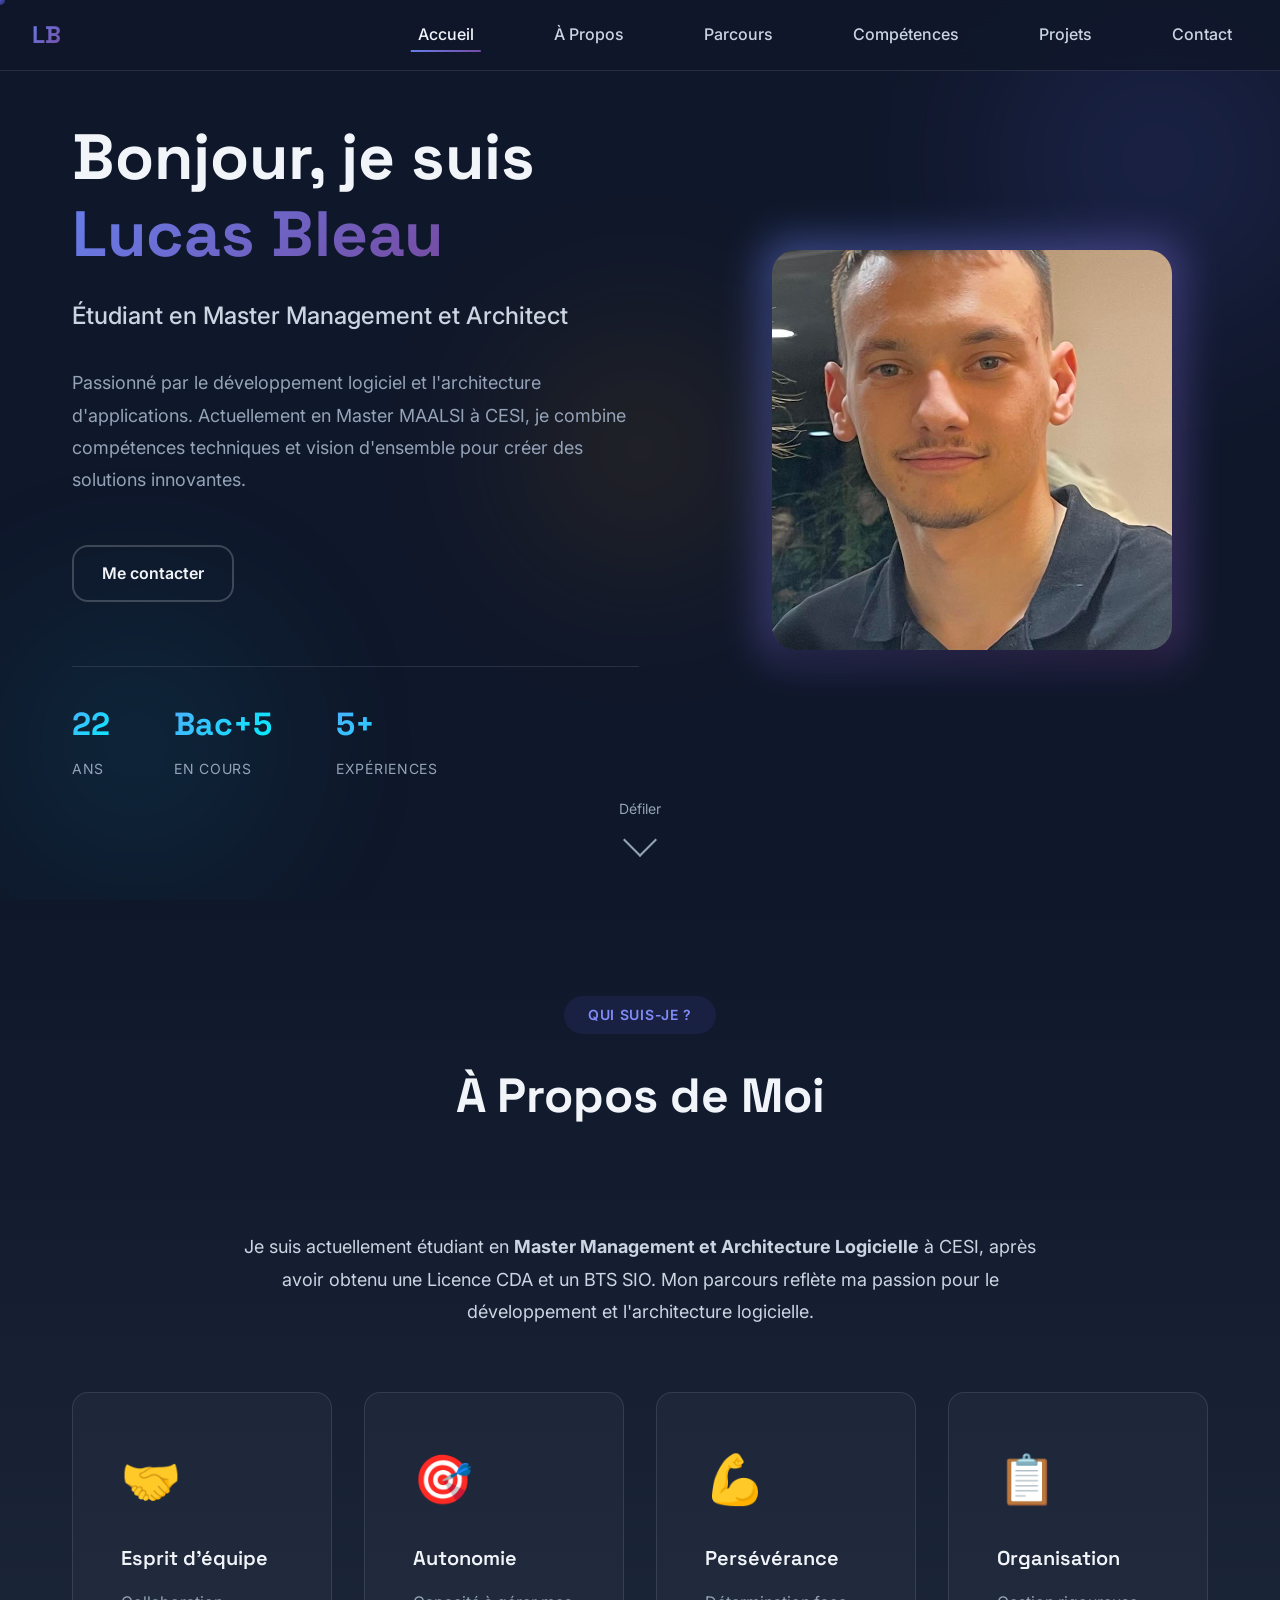
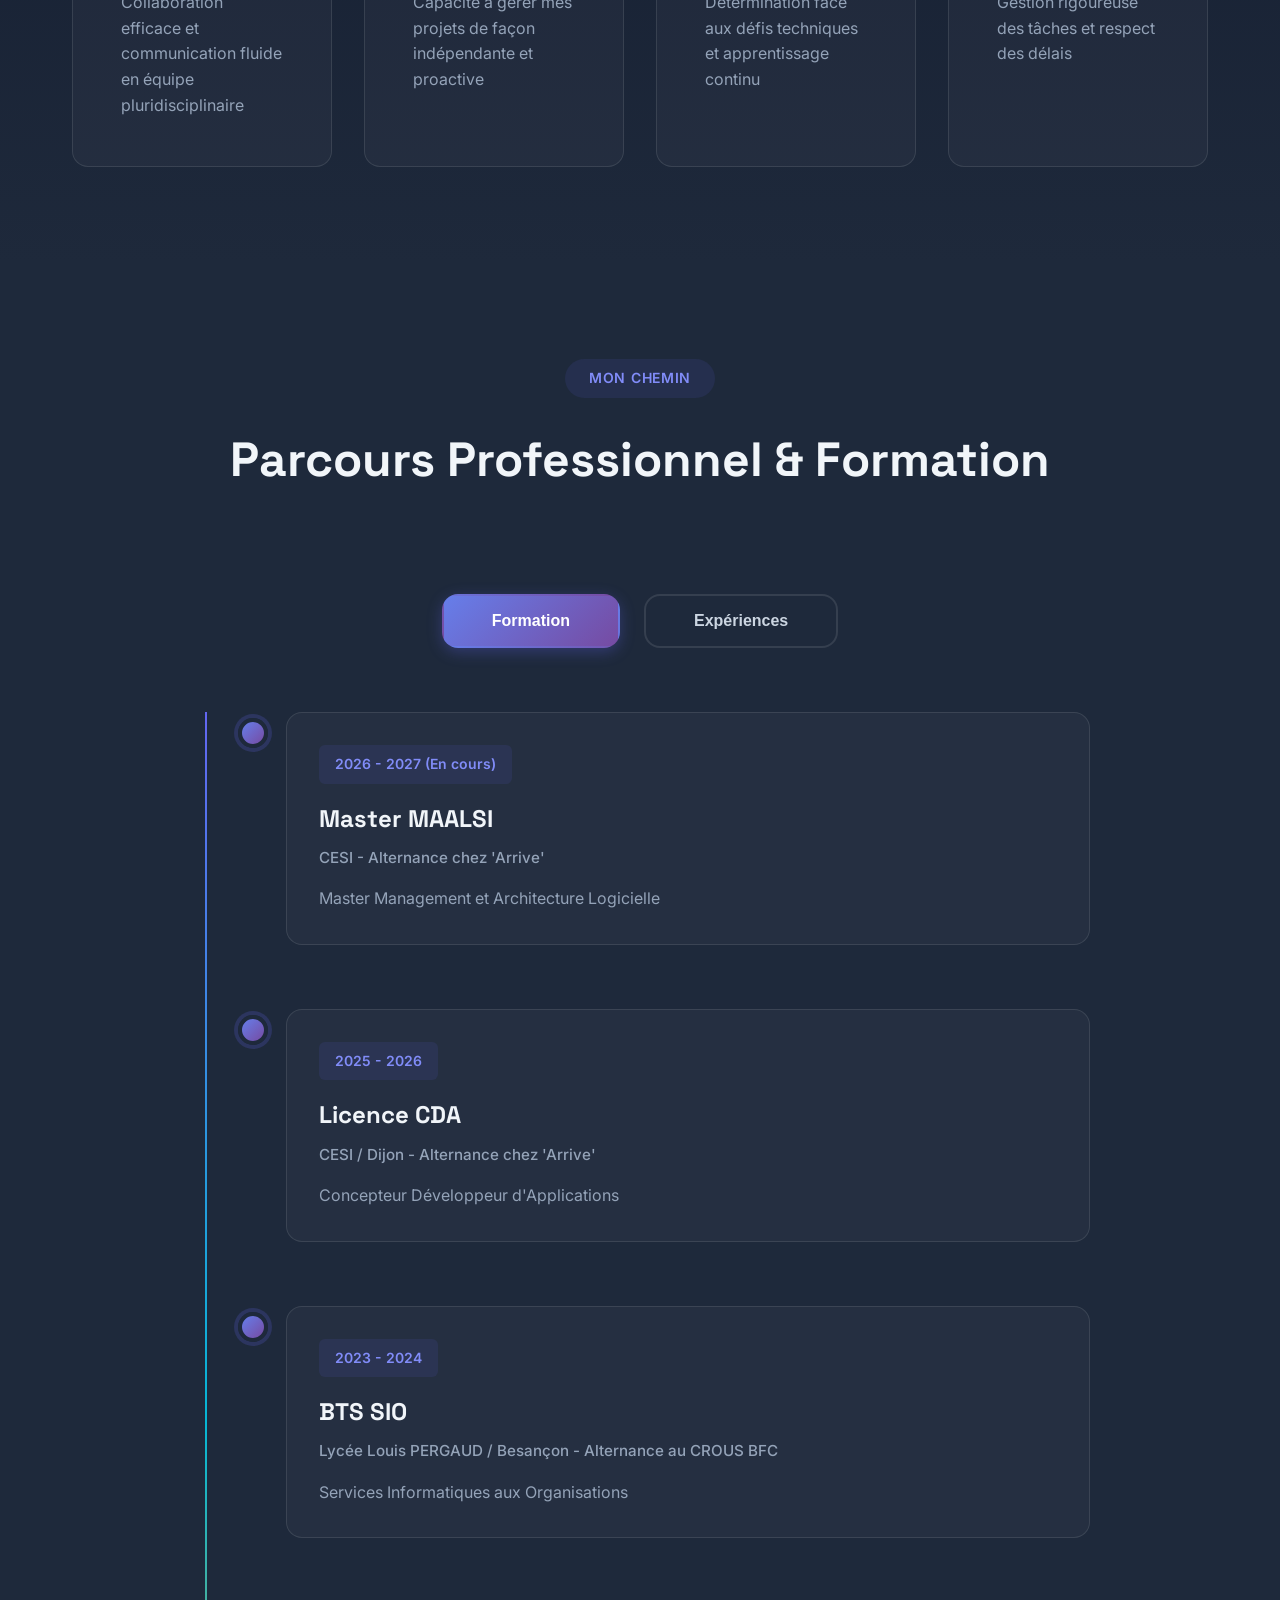
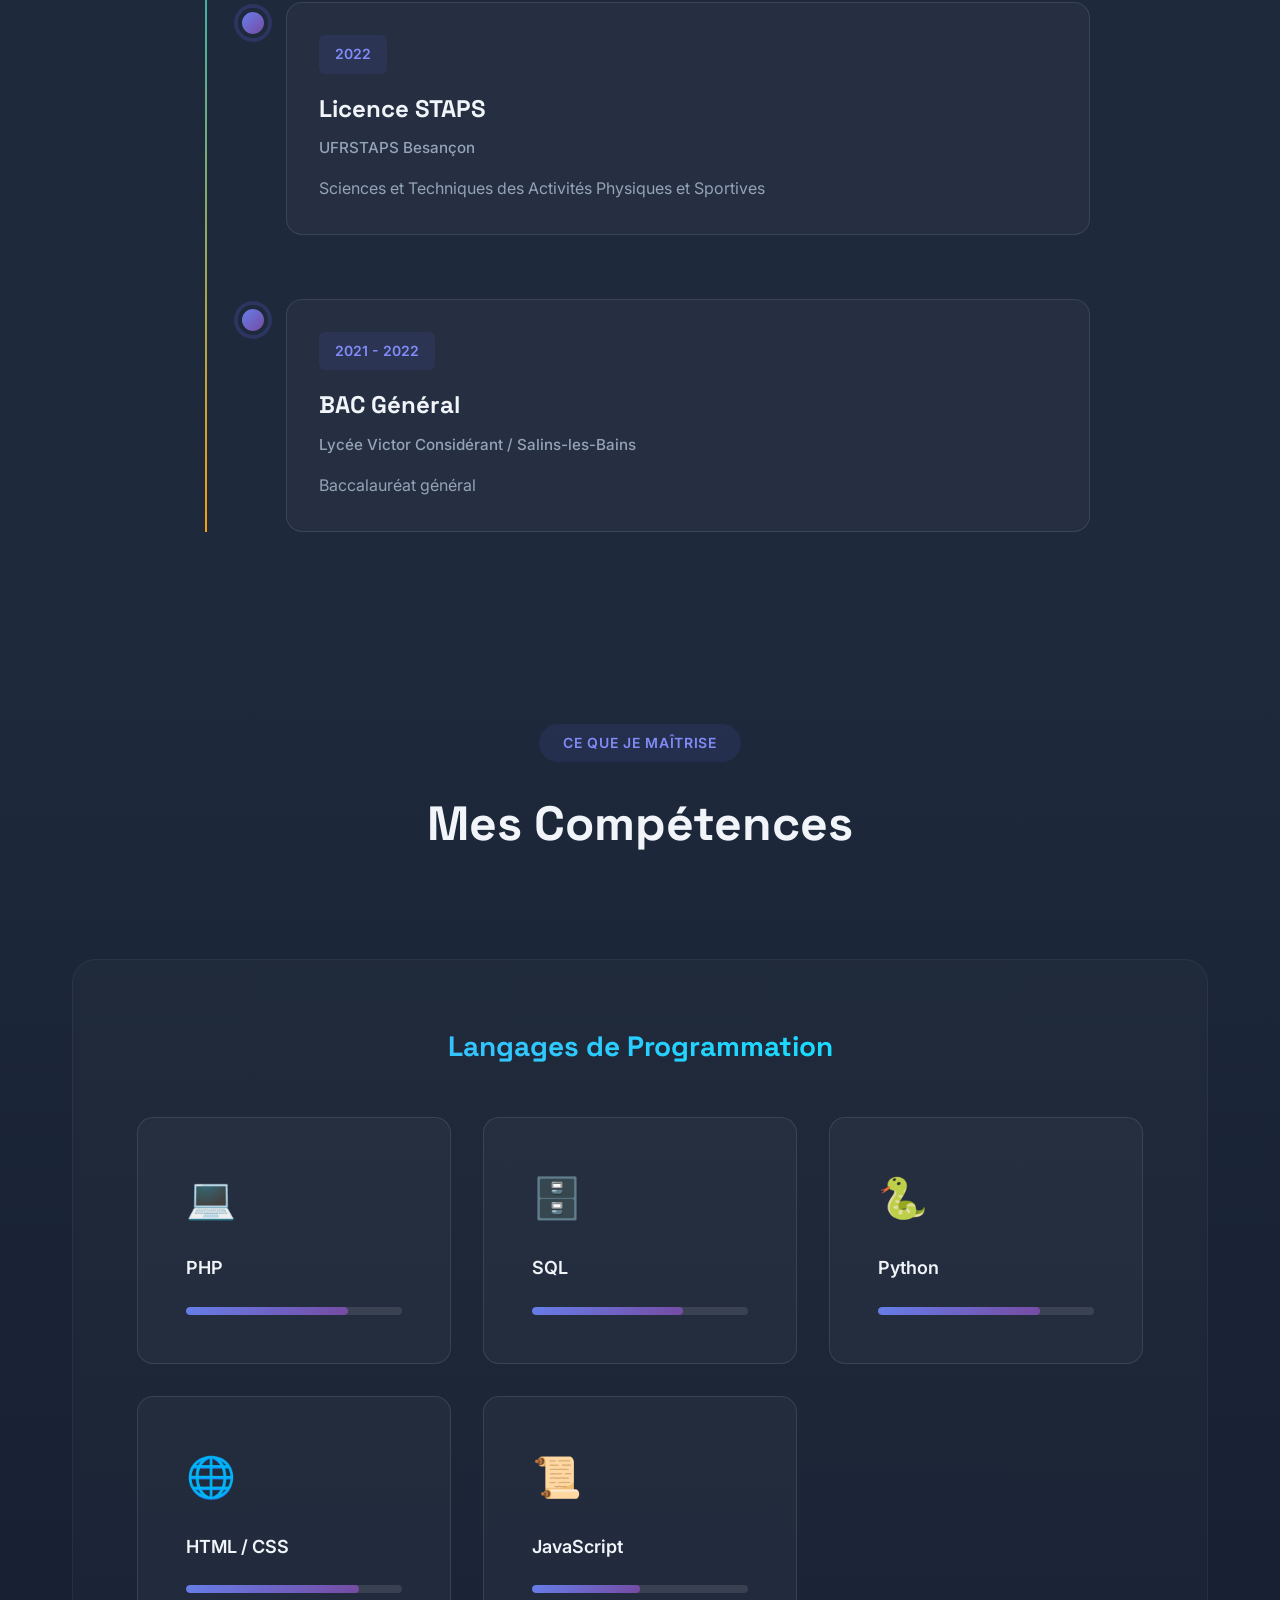
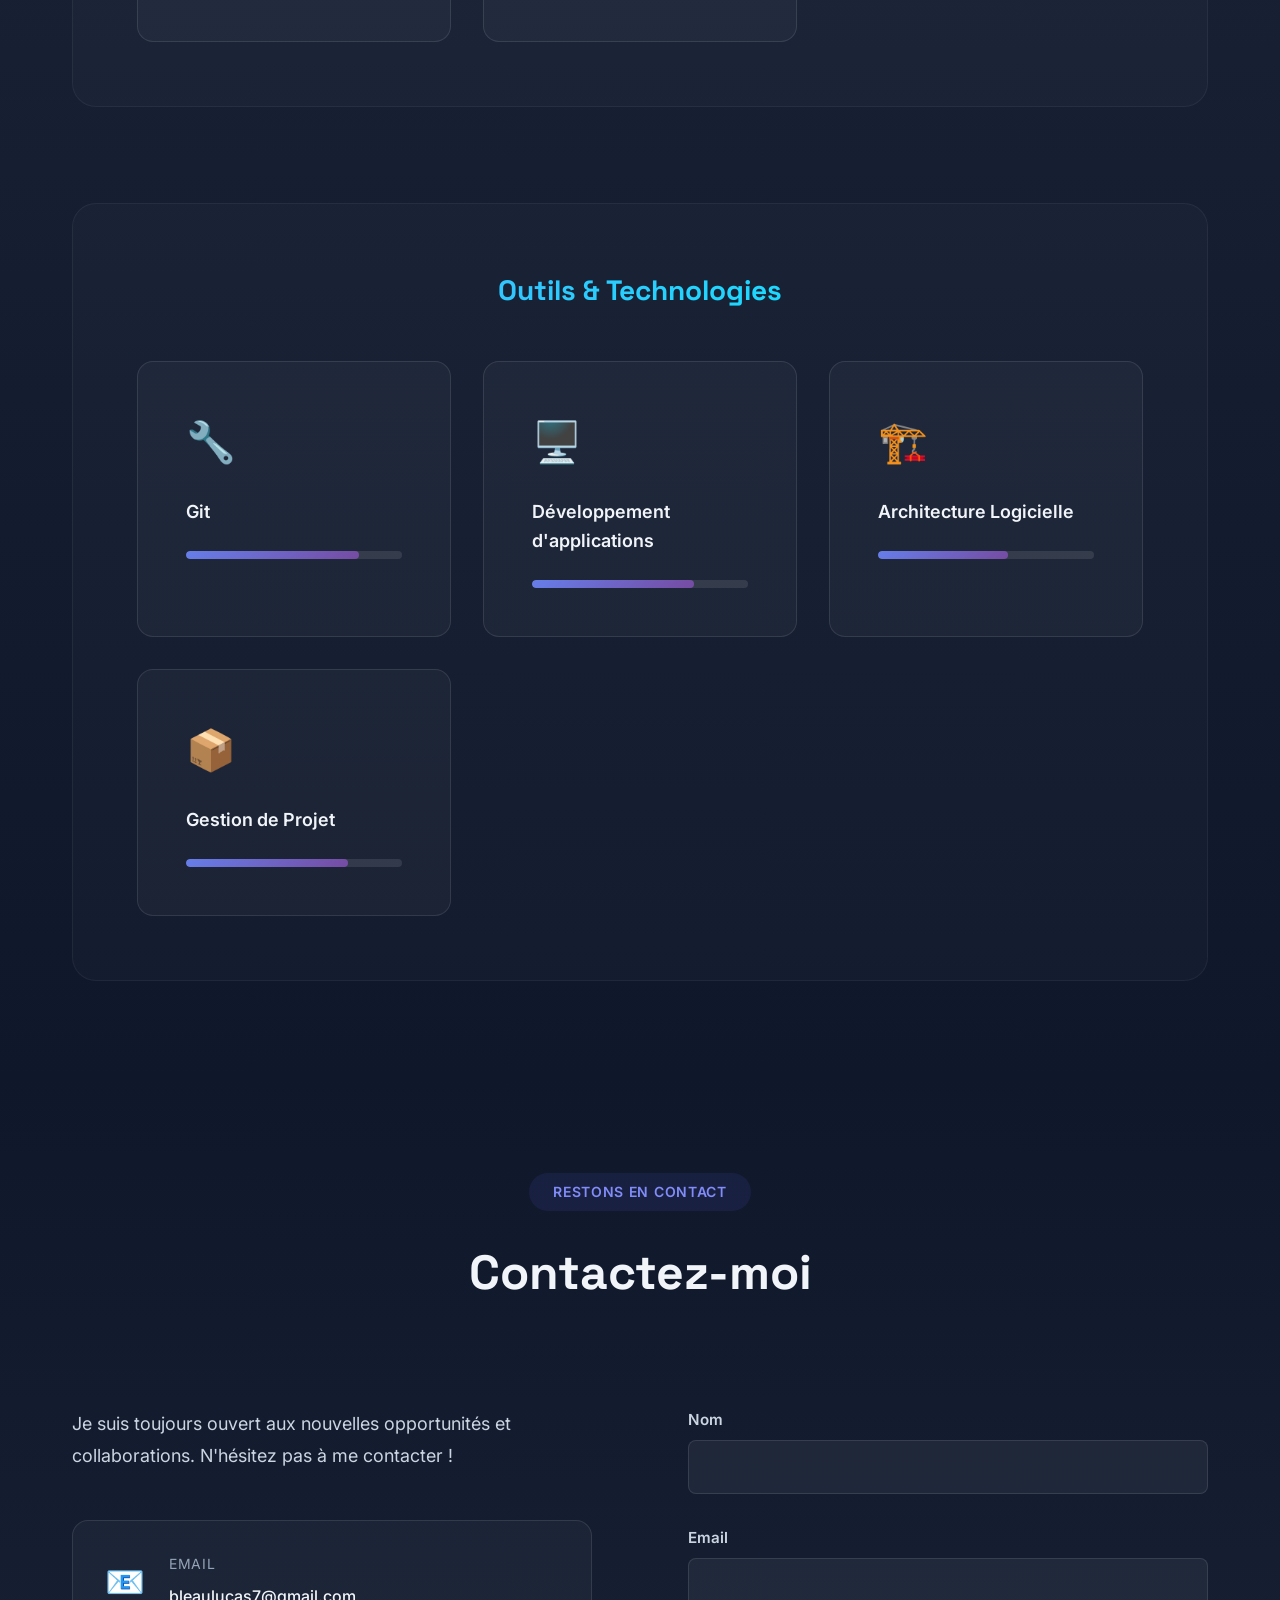
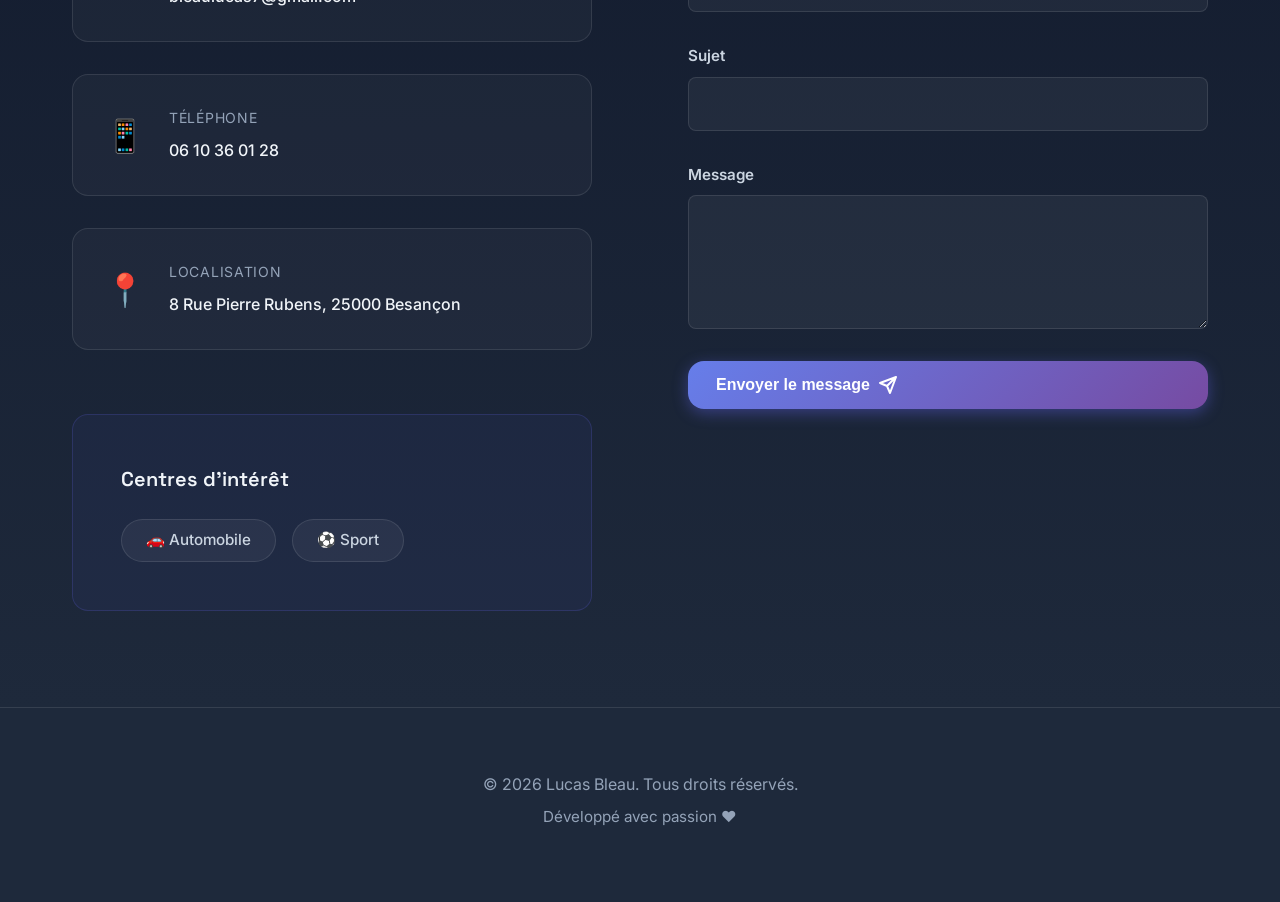
==== commit e120e19b: "change lien pour mail" ====
--- a/index.html
+++ b/index.html
@@ -470,12 +470,11 @@
                     </div>
                 </div>
                 <form action="https://formsubmit.co/bleaulucas7@gmail.com" method="POST" class="contact-form">
-                    <!-- Champs cachés pour configuration FormSubmit -->
                     <input type="hidden" name="_subject" value="Nouveau message depuis votre portfolio">
                     <input type="hidden" name="_captcha" value="false">
                     <input type="hidden" name="_template" value="table">
                     <input type="hidden" name="_next"
-                        value="file:///c:/Users/bleau/OneDrive/Bureau/Portfolio/merci.html">
+                        value="https://lucas-bleau.vercel.app/merci.html">
 
                     <div class="form-group">
                         <label for="name">Nom</label>
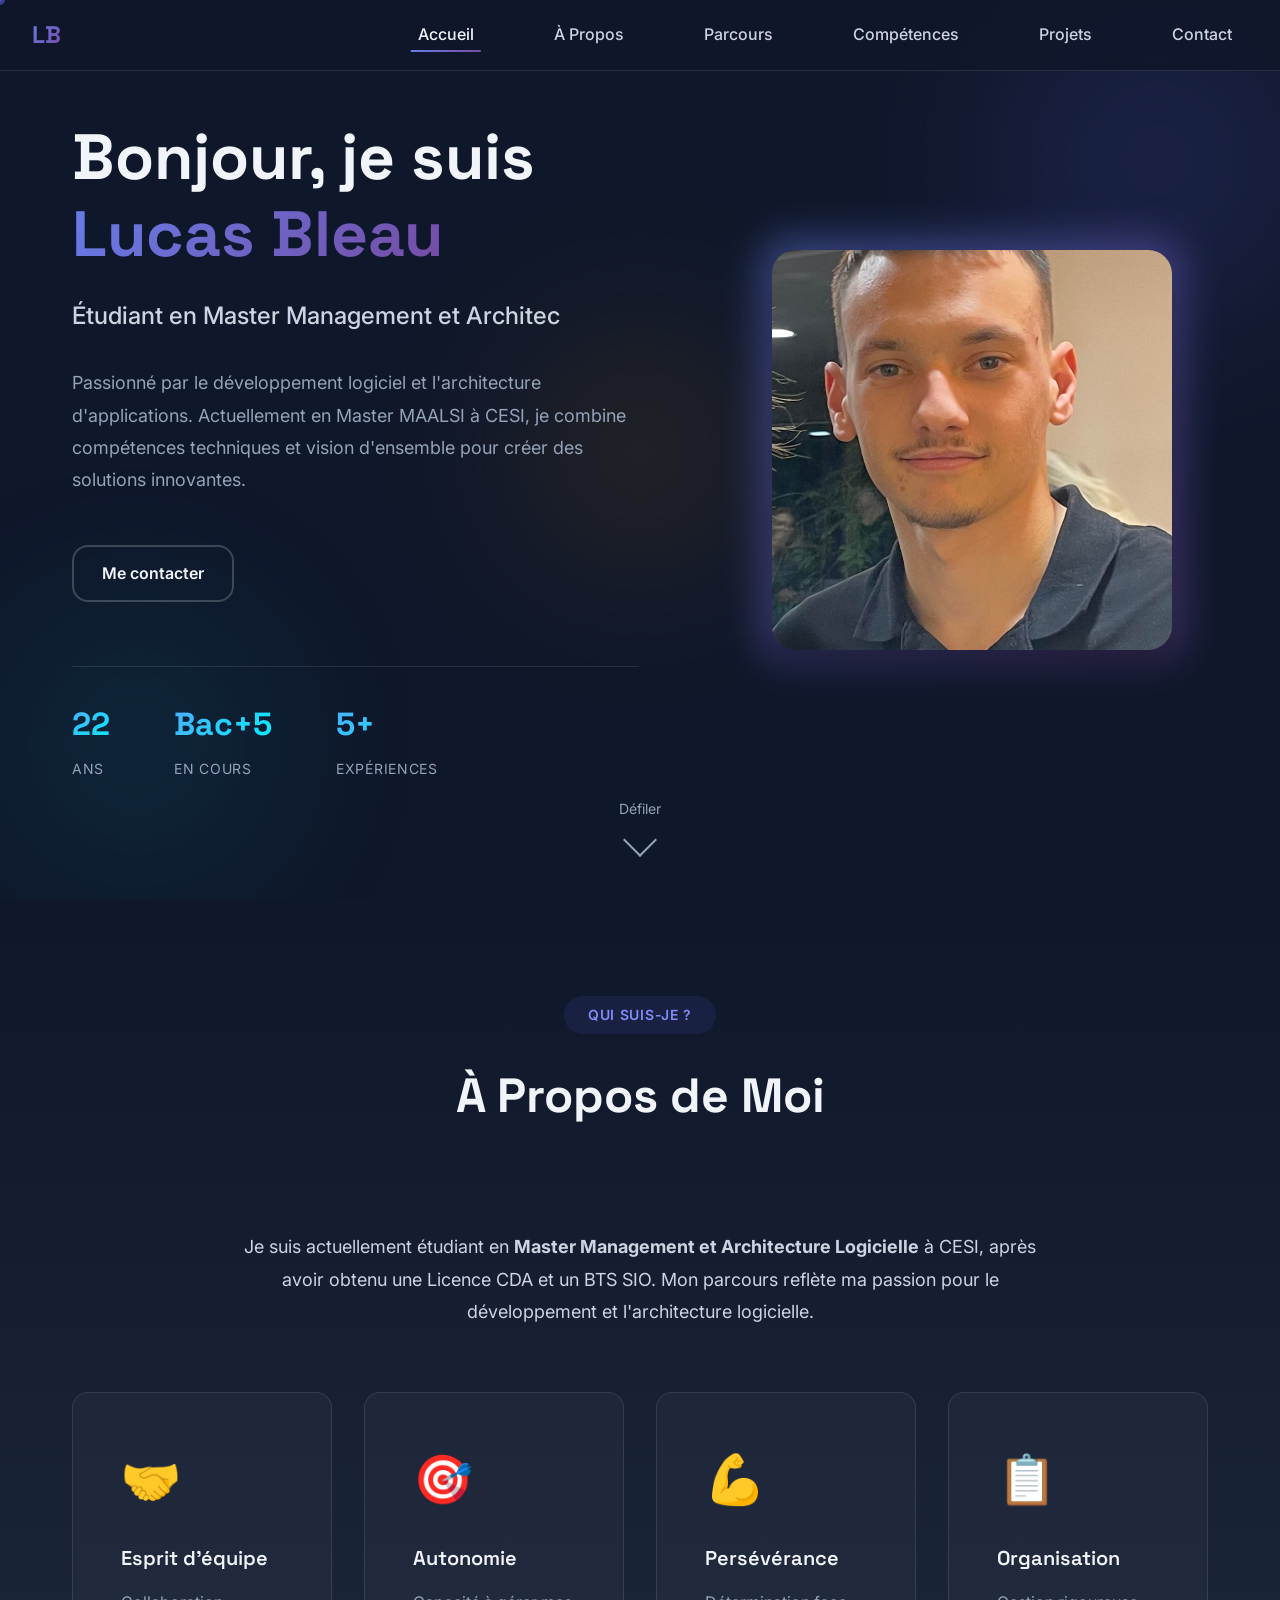
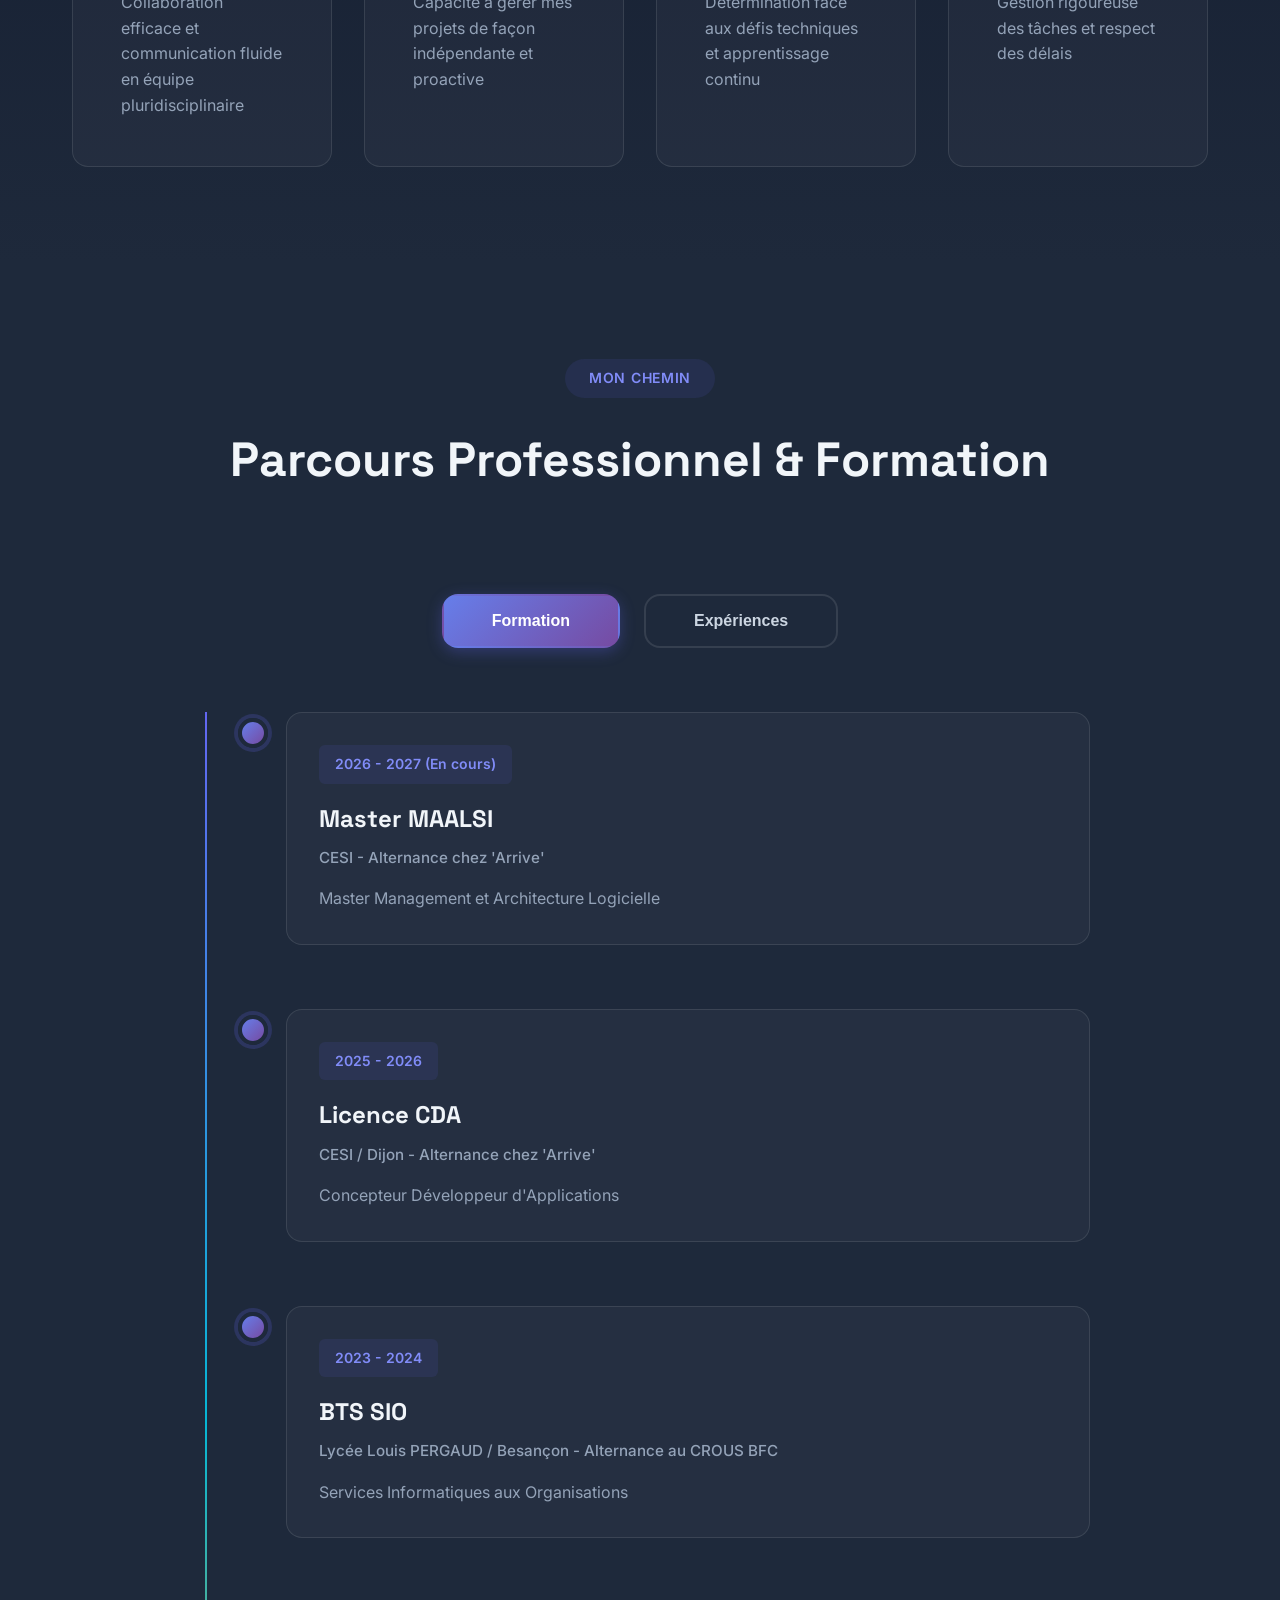
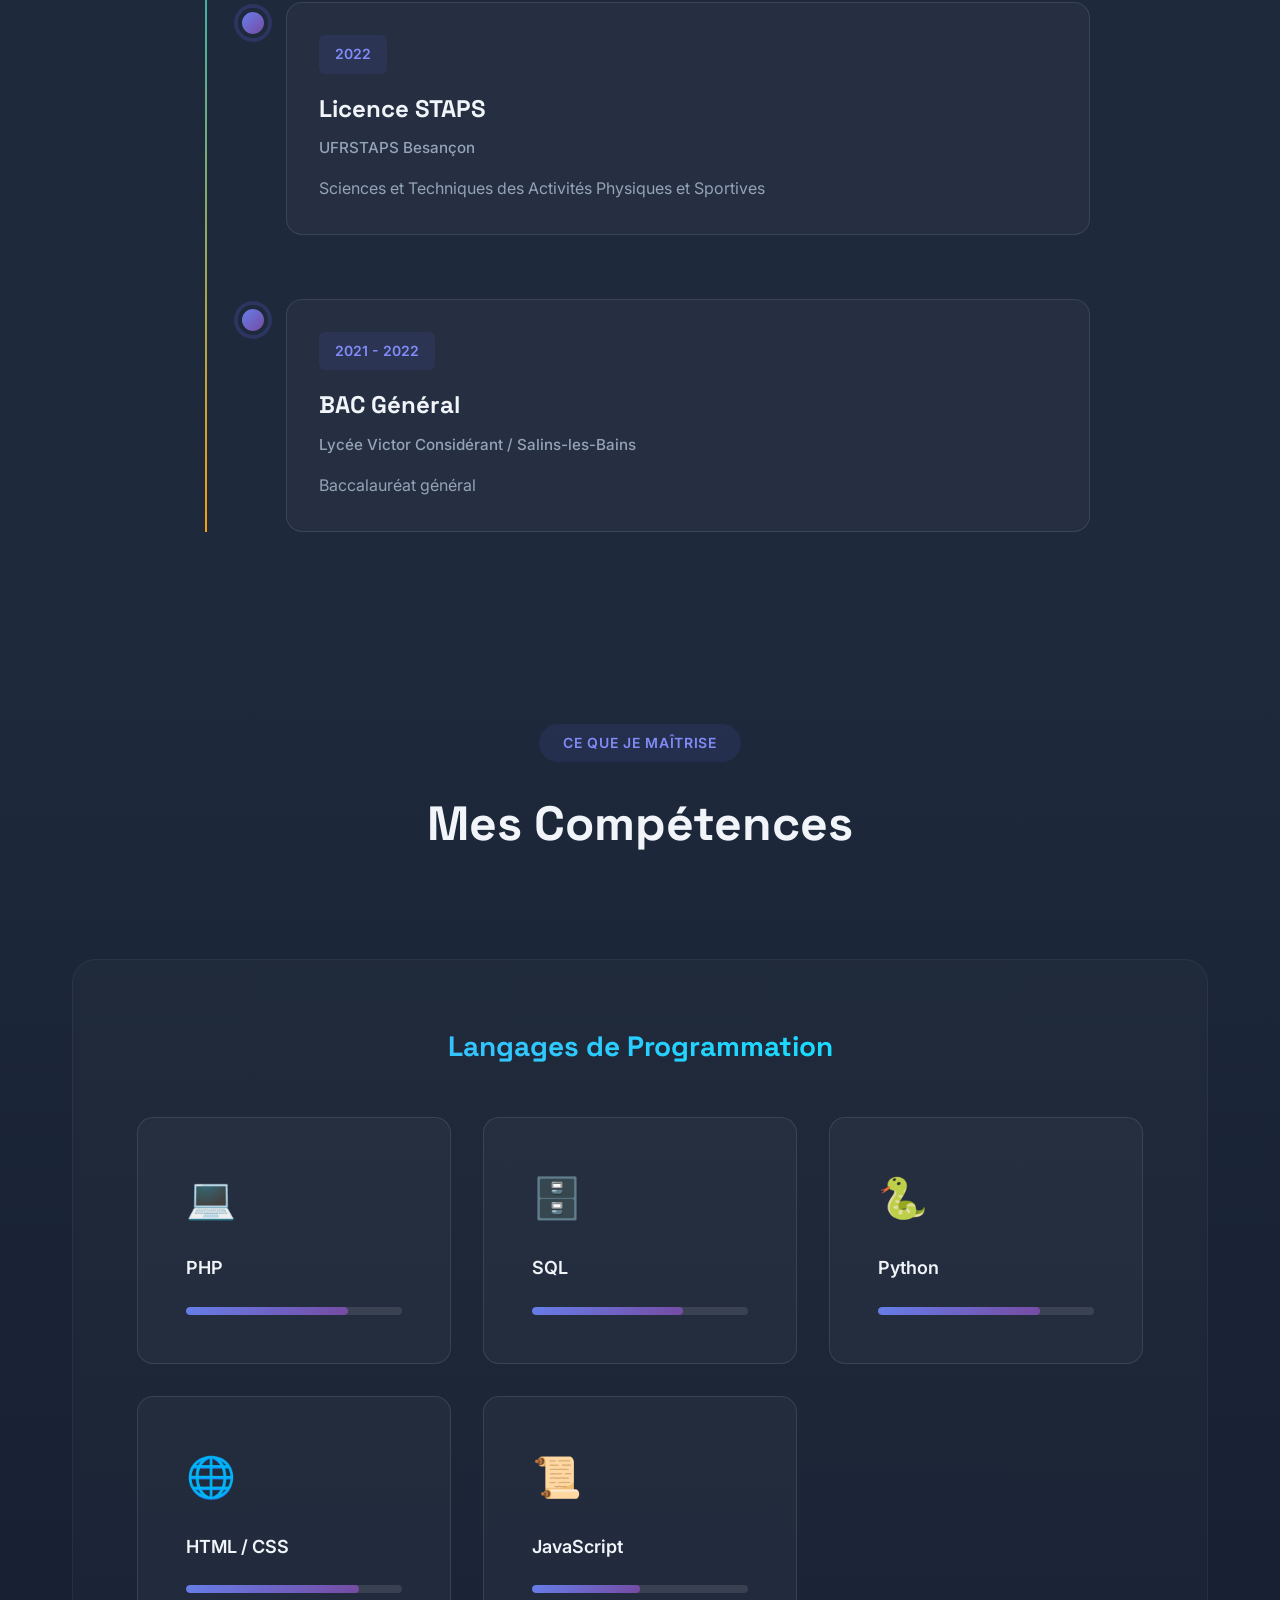
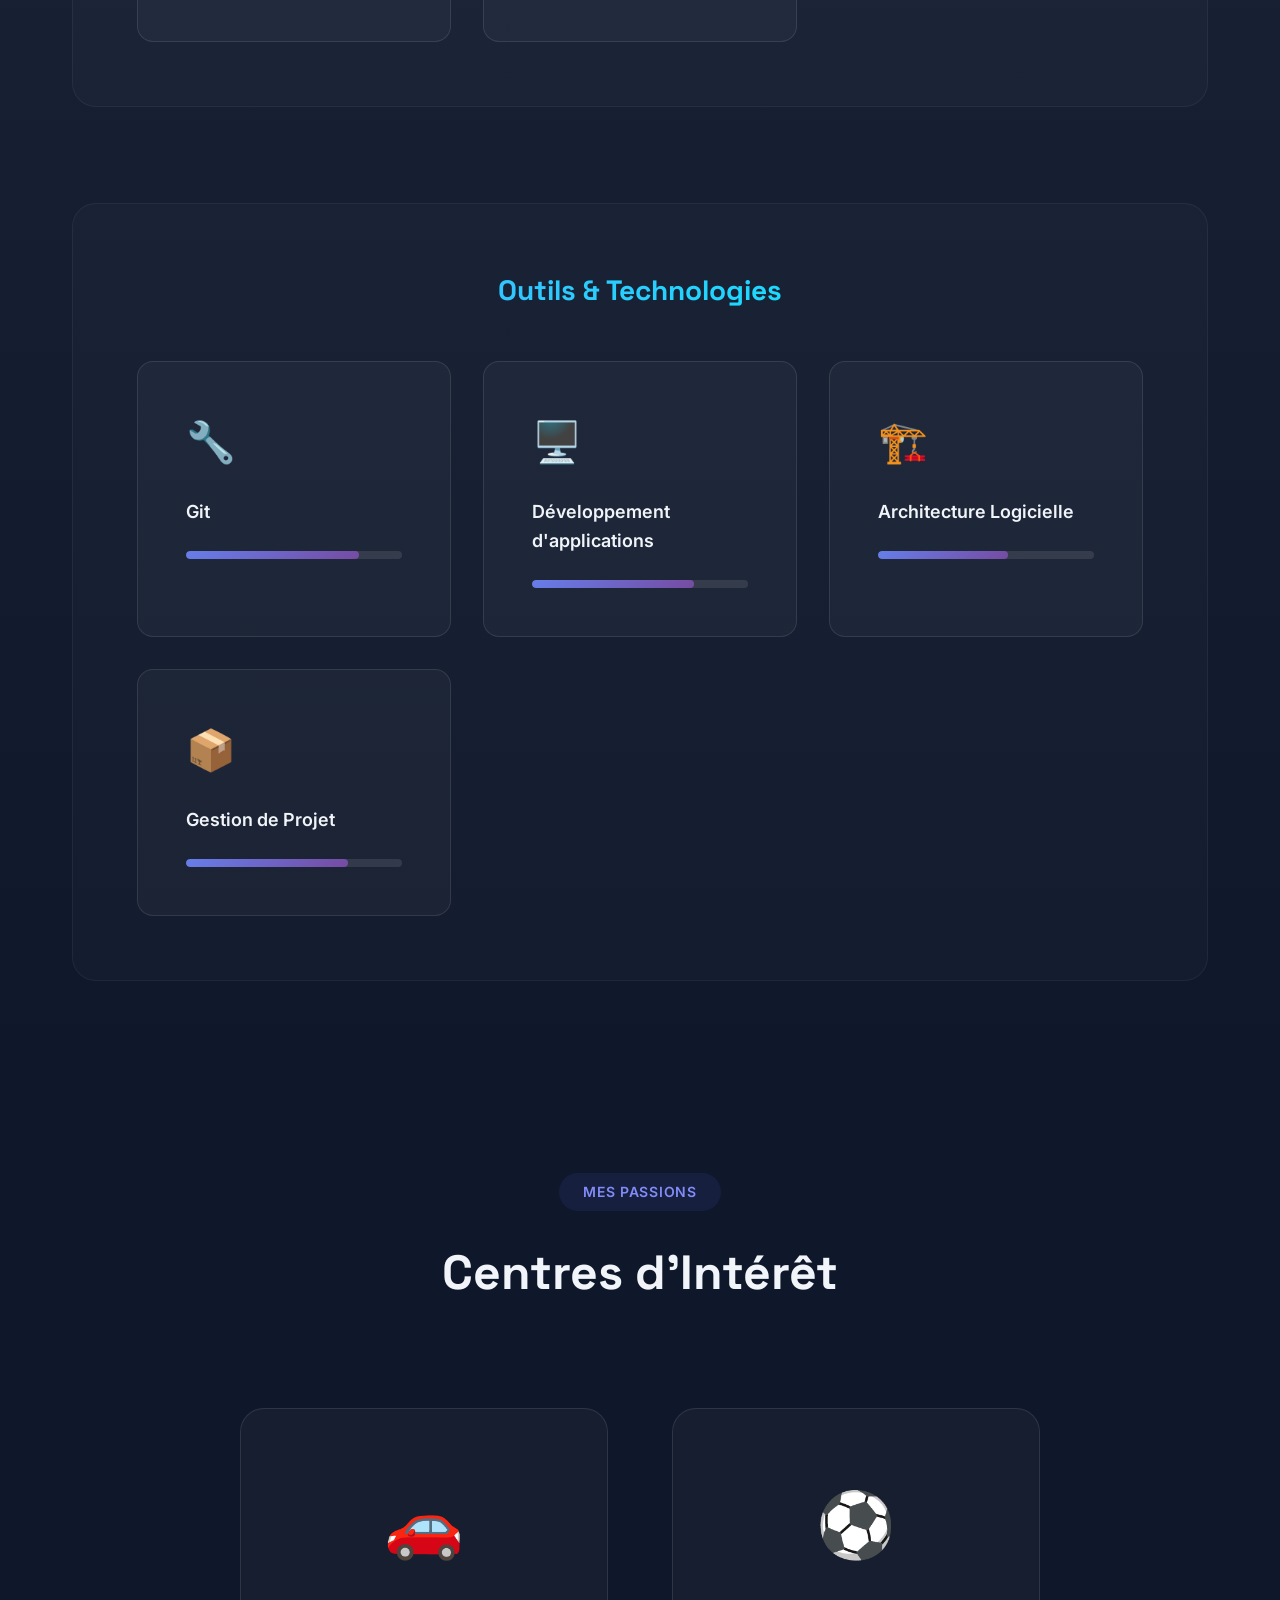
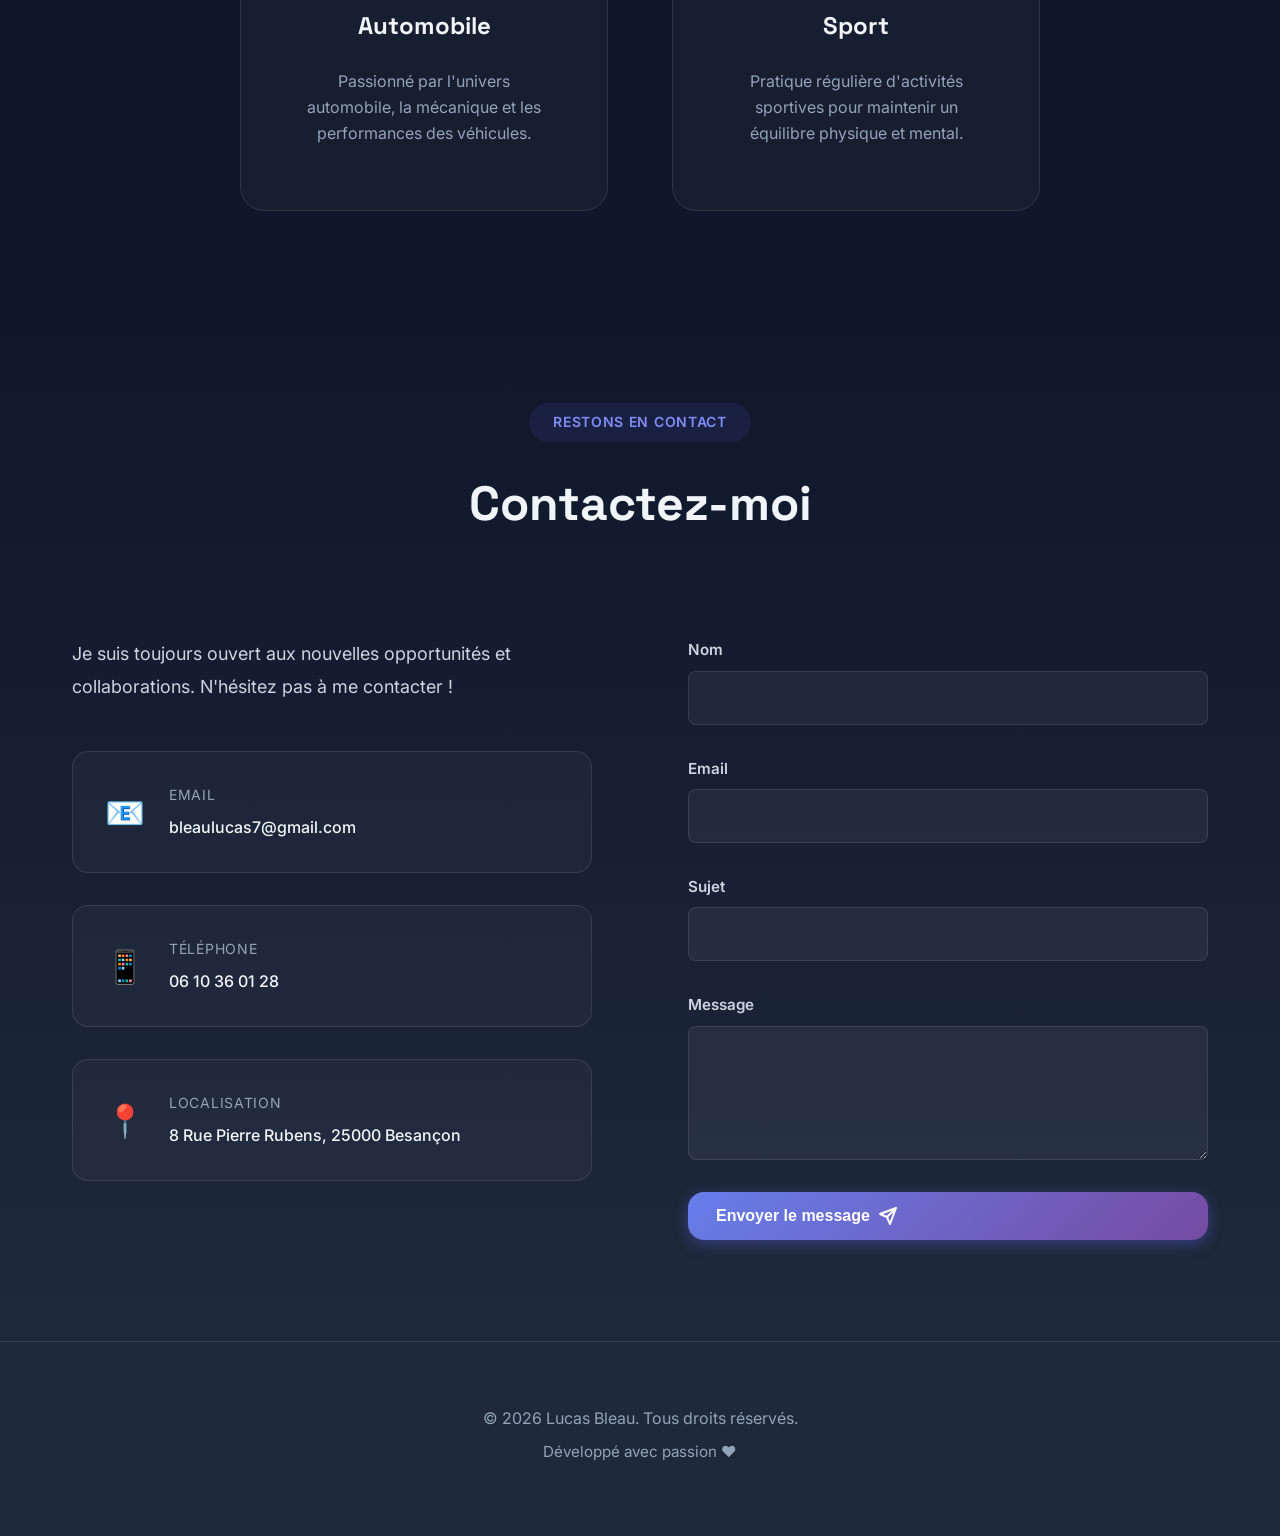
==== commit 7c951d47: "change passion placement" ====
--- a/index.html
+++ b/index.html
@@ -171,7 +171,8 @@
                             <div class="timeline-content">
                                 <span class="timeline-date">2023 - 2024</span>
                                 <h3>BTS SIO</h3>
-                                <p class="timeline-location">Lycée Louis PERGAUD / Besançon - Alternance au CROUS BFC</p>
+                                <p class="timeline-location">Lycée Louis PERGAUD / Besançon - Alternance au CROUS BFC
+                                </p>
                                 <p>Services Informatiques aux Organisations</p>
                             </div>
                         </div>
@@ -424,6 +425,31 @@
     </section>
     -->
 
+    <!-- Centres d'Intérêt Section -->
+    <section id="interets" class="interests-section">
+        <div class="container">
+            <div class="section-header">
+                <span class="section-label">Mes passions</span>
+                <h2 class="section-title">Centres d'Intérêt</h2>
+            </div>
+            <div class="interests-grid">
+                <div class="interest-card">
+                    <div class="interest-icon-large">🚗</div>
+                    <h3 class="interest-title">Automobile</h3>
+                    <p class="interest-description">
+                        Passionné par l'univers automobile, la mécanique et les performances des véhicules.
+                    </p>
+                </div>
+                <div class="interest-card">
+                    <div class="interest-icon-large">⚽</div>
+                    <h3 class="interest-title">Sport</h3>
+                    <p class="interest-description">
+                        Pratique régulière d'activités sportives pour maintenir un équilibre physique et mental.
+                    </p>
+                </div>
+            </div>
+        </div>
+    </section>
 
     <!-- Contact Section -->
     <section id="contact" class="contact">
@@ -461,20 +487,12 @@
                             </div>
                         </div>
                     </div>
-                    <div class="interests">
-                        <h3>Centres d'intérêt</h3>
-                        <div class="interests-tags">
-                            <span class="interest-tag">🚗 Automobile</span>
-                            <span class="interest-tag">⚽ Sport</span>
-                        </div>
-                    </div>
                 </div>
                 <form action="https://formsubmit.co/bleaulucas7@gmail.com" method="POST" class="contact-form">
                     <input type="hidden" name="_subject" value="Nouveau message depuis votre portfolio">
                     <input type="hidden" name="_captcha" value="false">
                     <input type="hidden" name="_template" value="table">
-                    <input type="hidden" name="_next"
-                        value="https://lucas-bleau.vercel.app/merci.html">
+                    <input type="hidden" name="_next" value="https://lucas-bleau.vercel.app/merci.html">
 
                     <div class="form-group">
                         <label for="name">Nom</label>
--- a/style.css
+++ b/style.css
@@ -926,6 +926,92 @@
     border-radius: var(--radius-sm);
     font-size: 0.75rem;
     font-weight: 600;
+}
+
+/* ============================================
+   INTERESTS SECTION
+   ============================================ */
+.interests-section {
+    background: var(--bg-primary);
+}
+
+.interests-grid {
+    display: grid;
+    grid-template-columns: repeat(auto-fit, minmax(300px, 1fr));
+    gap: var(--spacing-2xl);
+    max-width: 800px;
+    margin: 0 auto;
+}
+
+.interest-card {
+    background: rgba(255, 255, 255, 0.03);
+    border: 1px solid rgba(255, 255, 255, 0.1);
+    border-radius: var(--radius-xl);
+    padding: var(--spacing-2xl);
+    text-align: center;
+    transition: all var(--transition-base);
+    position: relative;
+    overflow: hidden;
+}
+
+.interest-card::before {
+    content: '';
+    position: absolute;
+    top: 0;
+    left: 0;
+    width: 100%;
+    height: 100%;
+    background: var(--gradient-primary);
+    opacity: 0;
+    transition: opacity var(--transition-base);
+    z-index: 0;
+}
+
+.interest-card:hover {
+    transform: translateY(-10px);
+    border-color: rgba(99, 102, 241, 0.3);
+    box-shadow: var(--shadow-glow);
+}
+
+.interest-card:hover::before {
+    opacity: 0.05;
+}
+
+.interest-card>* {
+    position: relative;
+    z-index: 1;
+}
+
+.interest-icon-large {
+    font-size: 4rem;
+    margin-bottom: var(--spacing-lg);
+    animation: floatIcon 3s ease-in-out infinite;
+}
+
+@keyframes floatIcon {
+
+    0%,
+    100% {
+        transform: translateY(0);
+    }
+
+    50% {
+        transform: translateY(-10px);
+    }
+}
+
+.interest-title {
+    font-family: var(--font-heading);
+    font-size: 1.5rem;
+    font-weight: 700;
+    margin-bottom: var(--spacing-md);
+    color: var(--text-primary);
+}
+
+.interest-description {
+    color: var(--text-muted);
+    line-height: 1.6;
+    font-size: 1rem;
 }
 
 /* ============================================
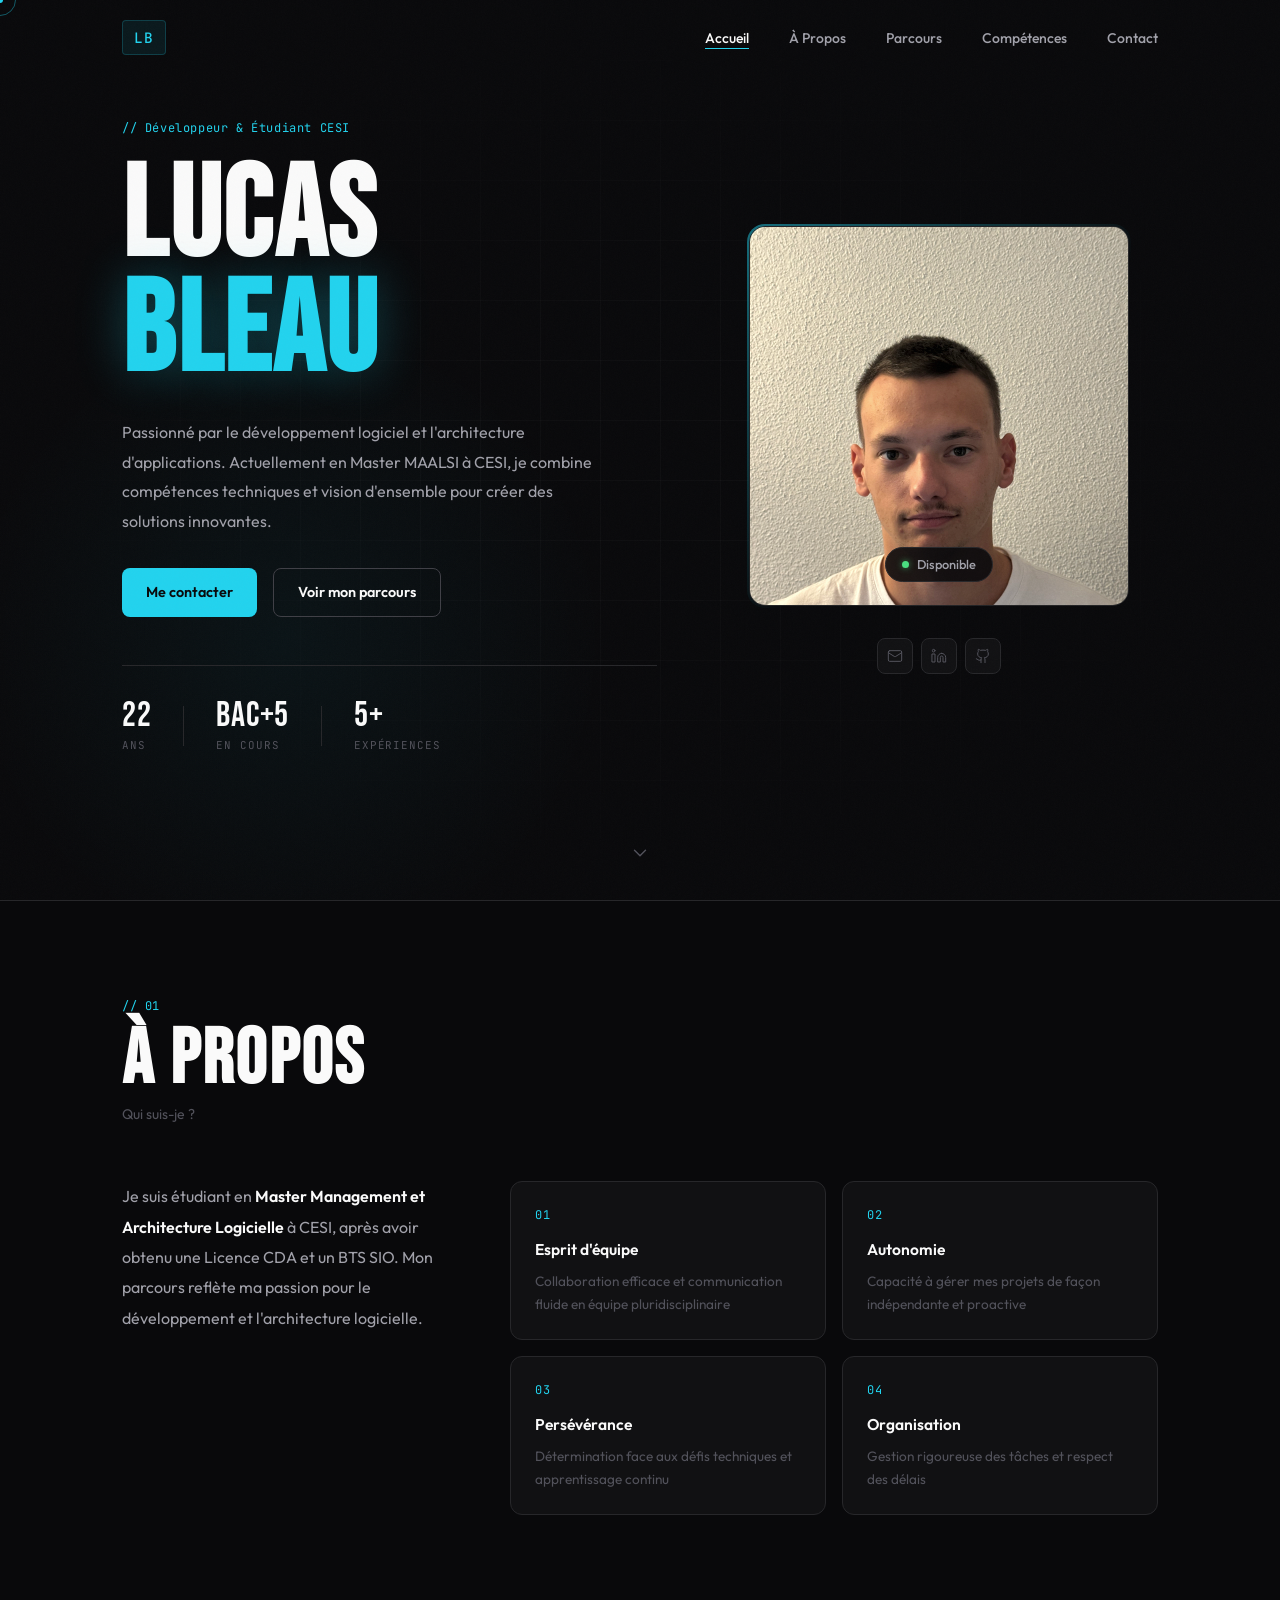
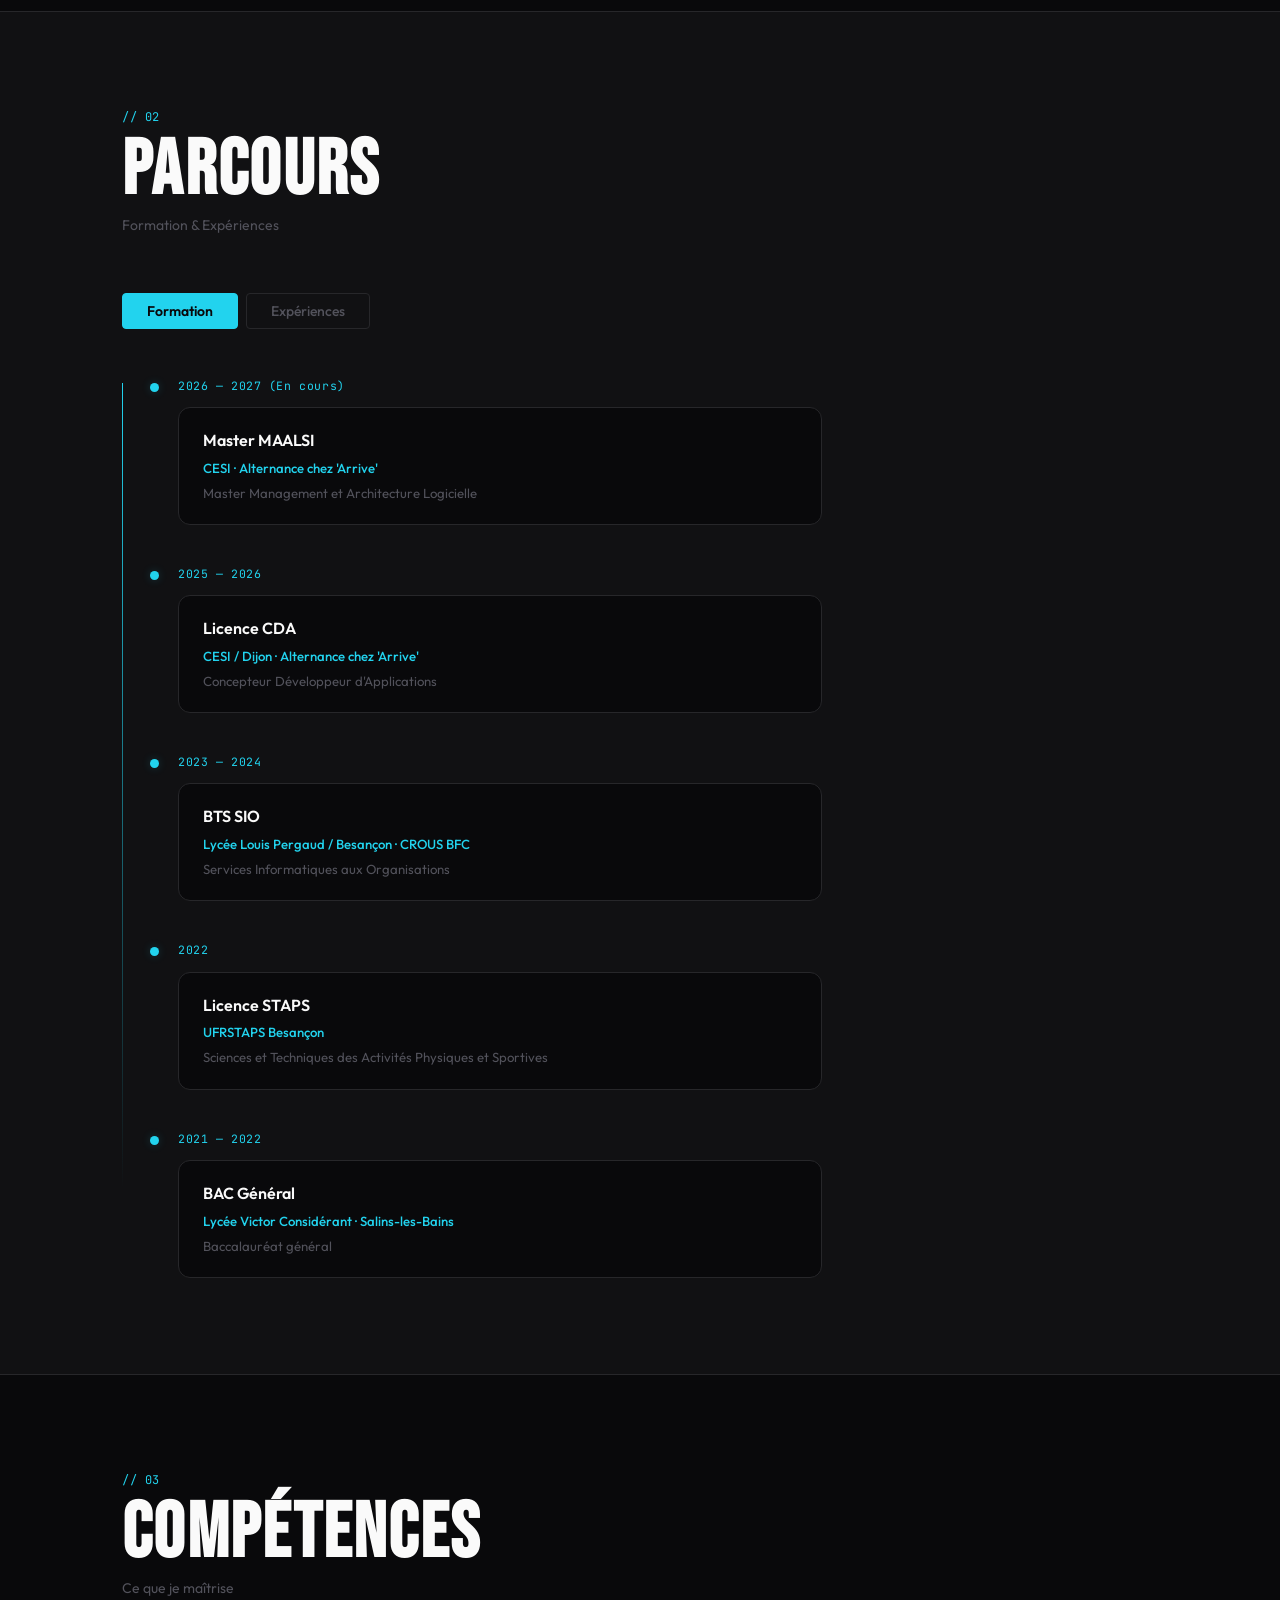
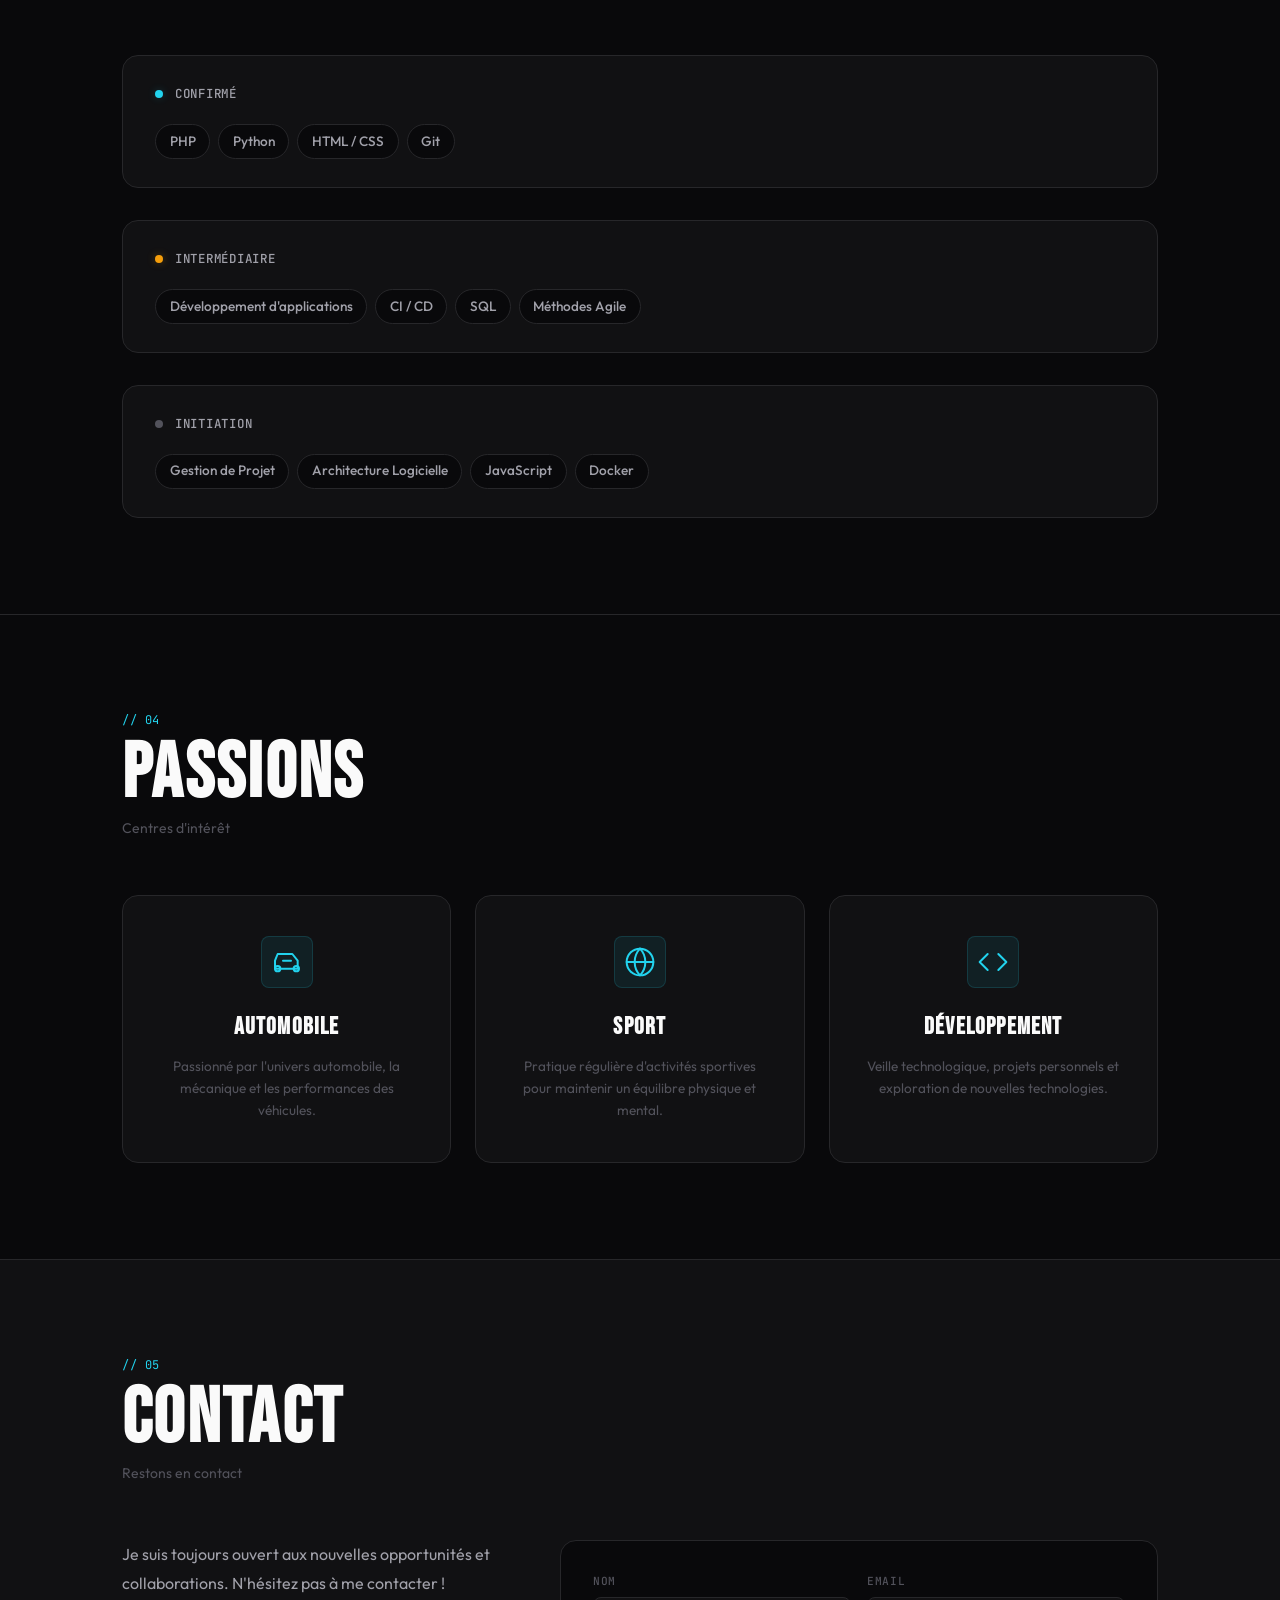
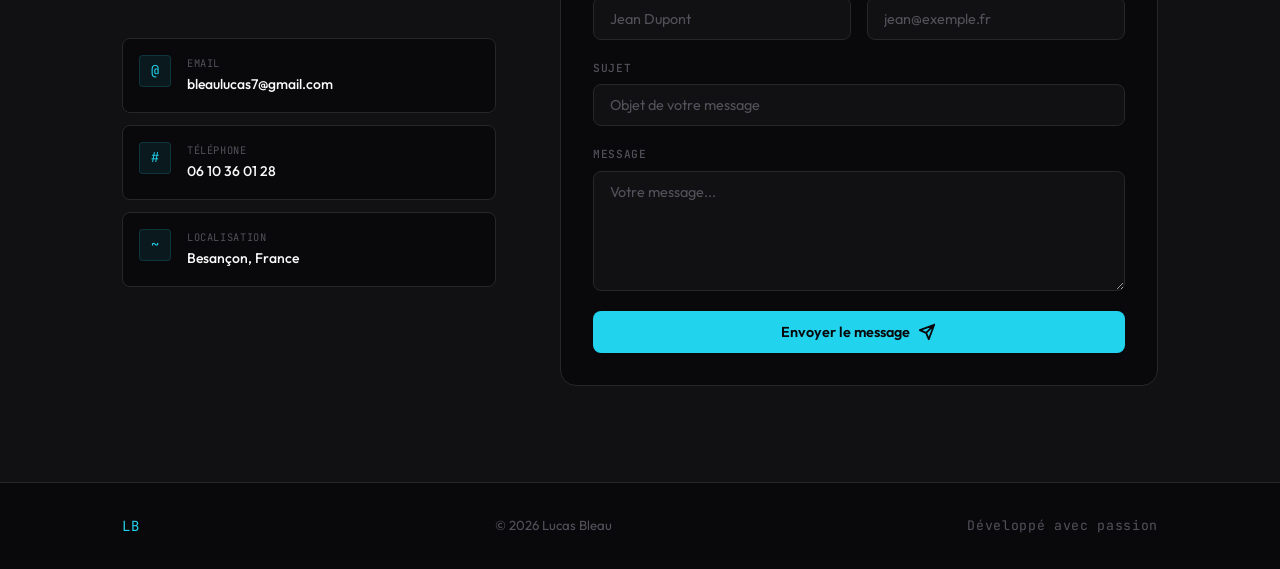
==== commit bb86efeb: "modif style" ====
--- a/index.html
+++ b/index.html
@@ -4,486 +4,383 @@
 <head>
     <meta charset="UTF-8">
     <meta name="viewport" content="width=device-width, initial-scale=1.0">
-    <meta name="description"
-        content="Portfolio de Lucas Bleau - Développeur & Étudiant en Master Management et Architecture Logicielle">
+    <meta name="description" content="Portfolio de Lucas Bleau — Développeur & Étudiant Master MAALSI à CESI">
     <meta name="keywords" content="Lucas Bleau, Développeur, Portfolio, CESI, Master MAALSI">
     <meta name="author" content="Lucas Bleau">
-    <title>Lucas Bleau | Développeur & Étudiant CESI</title>
+    <title>Lucas Bleau — Développeur</title>
     <link rel="stylesheet" href="style.css">
     <link rel="preconnect" href="https://fonts.googleapis.com">
     <link rel="preconnect" href="https://fonts.gstatic.com" crossorigin>
-    <link
-        href="https://fonts.googleapis.com/css2?family=Inter:wght@300;400;500;600;700;800&family=Space+Grotesk:wght@400;500;600;700&display=swap"
-        rel="stylesheet">
+    <link href="https://fonts.googleapis.com/css2?family=Bebas+Neue&family=Outfit:wght@300;400;500;600;700&family=JetBrains+Mono:wght@400;500&display=swap" rel="stylesheet">
 </head>
 
 <body>
+    <div class="noise-overlay"></div>
+    <div class="cursor-dot" id="cursorDot"></div>
+    <div class="cursor-ring" id="cursorRing"></div>
+    <div class="scroll-progress" id="scrollProgress"></div>
+
     <!-- Navigation -->
     <nav id="navbar">
         <div class="nav-container">
-            <div class="logo">
-                <span class="logo-text">LB</span>
-            </div>
-            <ul class="nav-menu">
+            <a href="#accueil" class="nav-logo">LB</a>
+            <ul class="nav-menu" id="navMenu">
                 <li><a href="#accueil" class="nav-link active">Accueil</a></li>
                 <li><a href="#apropos" class="nav-link">À Propos</a></li>
                 <li><a href="#parcours" class="nav-link">Parcours</a></li>
                 <li><a href="#competences" class="nav-link">Compétences</a></li>
-                <li><a href="#projets" class="nav-link">Projets</a></li>
                 <li><a href="#contact" class="nav-link">Contact</a></li>
             </ul>
-            <div class="hamburger">
+            <button class="hamburger" id="hamburger" aria-label="Menu">
                 <span class="bar"></span>
                 <span class="bar"></span>
                 <span class="bar"></span>
-            </div>
+            </button>
         </div>
     </nav>
 
-    <!-- Hero Section -->
+    <!-- Hero -->
     <section id="accueil" class="hero">
-        <div class="hero-background">
-            <div class="gradient-orb orb-1"></div>
-            <div class="gradient-orb orb-2"></div>
-            <div class="gradient-orb orb-3"></div>
-        </div>
-        <div class="hero-content">
-            <div class="hero-text">
-                <h1 class="hero-title">
-                    Bonjour, je suis <span class="gradient-text">Lucas Bleau</span>
+        <div class="hero-grid"></div>
+        <div class="hero-glow"></div>
+        <div class="hero-container">
+            <div class="hero-left">
+                <div class="hero-eyebrow">
+                    <span class="mono-tag">// Développeur &amp; Étudiant CESI</span>
+                </div>
+                <h1 class="hero-name">
+                    <span class="name-line">Lucas</span>
+                    <span class="name-line accent">Bleau</span>
                 </h1>
-                <p class="hero-subtitle">Étudiant en Master Management et Architecture Logicielle</p>
-                <p class="hero-description">
+                <p class="hero-desc">
                     Passionné par le développement logiciel et l'architecture d'applications.
                     Actuellement en Master MAALSI à CESI, je combine compétences techniques
                     et vision d'ensemble pour créer des solutions innovantes.
                 </p>
-                <div class="hero-buttons">
-                    <a href="#contact" class="btn btn-secondary">
-                        <span>Me contacter</span>
+                <div class="hero-actions">
+                    <a href="#contact" class="btn btn-primary">Me contacter</a>
+                    <a href="#parcours" class="btn btn-ghost">Voir mon parcours</a>
+                </div>
+                <div class="hero-stats">
+                    <div class="stat">
+                        <span class="stat-num">22</span>
+                        <span class="stat-lbl">ans</span>
+                    </div>
+                    <div class="stat-divider"></div>
+                    <div class="stat">
+                        <span class="stat-num">Bac+5</span>
+                        <span class="stat-lbl">en cours</span>
+                    </div>
+                    <div class="stat-divider"></div>
+                    <div class="stat">
+                        <span class="stat-num">5+</span>
+                        <span class="stat-lbl">expériences</span>
+                    </div>
+                </div>
+            </div>
+            <div class="hero-right">
+                <div class="photo-wrapper">
+                    <img src="photo2.jpeg" alt="Lucas Bleau" class="profile-photo">
+                    <div class="photo-badge">
+                        <span class="badge-dot"></span>
+                        <span>Disponible</span>
+                    </div>
+                </div>
+                <div class="hero-socials">
+                    <a href="mailto:bleaulucas7@gmail.com" class="social-link" aria-label="Email" title="Email">
+                        <svg width="16" height="16" viewBox="0 0 24 24" fill="none" stroke="currentColor" stroke-width="1.5" stroke-linecap="round" stroke-linejoin="round">
+                            <rect x="2" y="4" width="20" height="16" rx="2"/><path d="m22 7-8.97 5.7a1.94 1.94 0 0 1-2.06 0L2 7"/>
+                        </svg>
                     </a>
-                </div>
-                <div class="hero-stats">
-                    <div class="stat-item">
-                        <span class="stat-number">22</span>
-                        <span class="stat-label">ans</span>
-                    </div>
-                    <div class="stat-item">
-                        <span class="stat-number">Bac+5</span>
-                        <span class="stat-label">En cours</span>
-                    </div>
-                    <div class="stat-item">
-                        <span class="stat-number">5+</span>
-                        <span class="stat-label">Expériences</span>
-                    </div>
-                </div>
-            </div>
-            <div class="hero-image">
-                <div class="image-frame">
-                    <div class="image-border"></div>
-                    <img src="moi.jpg" alt="Lucas Bleau" class="profile-image">
-                </div>
-            </div>
-        </div>
-        <div class="scroll-indicator">
-            <span>Défiler</span>
-            <div class="scroll-arrow"></div>
-        </div>
-    </section>
-
-    <!-- About Section -->
-    <section id="apropos" class="about">
-        <div class="container">
-            <div class="section-header">
-                <span class="section-label">Qui suis-je ?</span>
-                <h2 class="section-title">À Propos de Moi</h2>
-            </div>
-            <div class="about-content">
-                <div class="about-text">
+                    <a href="https://www.linkedin.com/in/lucas-bleau" target="_blank" rel="noopener" class="social-link" aria-label="LinkedIn" title="LinkedIn">
+                        <svg width="16" height="16" viewBox="0 0 24 24" fill="none" stroke="currentColor" stroke-width="1.5" stroke-linecap="round" stroke-linejoin="round">
+                            <path d="M16 8a6 6 0 0 1 6 6v7h-4v-7a2 2 0 0 0-2-2 2 2 0 0 0-2 2v7h-4v-7a6 6 0 0 1 6-6z"/><rect x="2" y="9" width="4" height="12"/><circle cx="4" cy="4" r="2"/>
+                        </svg>
+                    </a>
+                    <a href="https://github.com/bleaulucas" target="_blank" rel="noopener" class="social-link" aria-label="GitHub" title="GitHub">
+                        <svg width="16" height="16" viewBox="0 0 24 24" fill="none" stroke="currentColor" stroke-width="1.5" stroke-linecap="round" stroke-linejoin="round">
+                            <path d="M15 22v-4a4.8 4.8 0 0 0-1-3.5c3 0 6-2 6-5.5.08-1.25-.27-2.48-1-3.5.28-1.15.28-2.35 0-3.5 0 0-1 0-3 1.5-2.64-.5-5.36-.5-8 0C6 2 5 2 5 2c-.3 1.15-.3 2.35 0 3.5A5.403 5.403 0 0 0 4 9c0 3.5 3 5.5 6 5.5-.39.49-.68 1.05-.85 1.65-.17.6-.22 1.23-.15 1.85v4"/><path d="M9 18c-4.51 2-5-2-7-2"/>
+                        </svg>
+                    </a>
+                </div>
+            </div>
+        </div>
+        <div class="scroll-hint">
+            <svg width="22" height="22" viewBox="0 0 24 24" fill="none" stroke="currentColor" stroke-width="1.5" stroke-linecap="round" stroke-linejoin="round">
+                <path d="M6 9l6 6 6-6"/>
+            </svg>
+        </div>
+    </section>
+
+    <!-- À Propos -->
+    <section id="apropos" class="section about-section">
+        <div class="container">
+            <div class="section-head">
+                <span class="mono-tag">// 01</span>
+                <h2 class="section-title">À Propos</h2>
+                <p class="section-sub">Qui suis-je ?</p>
+            </div>
+            <div class="about-layout">
+                <div class="about-intro-col">
                     <p class="about-intro">
-                        Je suis actuellement étudiant en <strong>Master Management et Architecture Logicielle</strong> à
-                        CESI,
+                        Je suis étudiant en <strong>Master Management et Architecture Logicielle</strong> à CESI,
                         après avoir obtenu une Licence CDA et un BTS SIO. Mon parcours reflète ma passion pour
                         le développement et l'architecture logicielle.
                     </p>
-                    <div class="qualities-grid">
-                        <div class="quality-card">
-                            <div class="quality-icon">🤝</div>
-                            <h3>Esprit d'équipe</h3>
-                            <p>Collaboration efficace et communication fluide en équipe pluridisciplinaire</p>
-                        </div>
-                        <div class="quality-card">
-                            <div class="quality-icon">🎯</div>
-                            <h3>Autonomie</h3>
-                            <p>Capacité à gérer mes projets de façon indépendante et proactive</p>
-                        </div>
-                        <div class="quality-card">
-                            <div class="quality-icon">💪</div>
-                            <h3>Persévérance</h3>
-                            <p>Détermination face aux défis techniques et apprentissage continu</p>
-                        </div>
-                        <div class="quality-card">
-                            <div class="quality-icon">📋</div>
-                            <h3>Organisation</h3>
-                            <p>Gestion rigoureuse des tâches et respect des délais</p>
-                        </div>
-                    </div>
-                </div>
-            </div>
-        </div>
-    </section>
-
-    <!-- Parcours Section -->
-    <section id="parcours" class="parcours">
-        <div class="container">
-            <div class="section-header">
-                <span class="section-label">Mon chemin</span>
-                <h2 class="section-title">Parcours Professionnel & Formation</h2>
-            </div>
-            <div class="parcours-tabs">
+                </div>
+                <div class="qualities-grid">
+                    <div class="quality-card">
+                        <span class="quality-num mono-tag">01</span>
+                        <h3>Esprit d'équipe</h3>
+                        <p>Collaboration efficace et communication fluide en équipe pluridisciplinaire</p>
+                    </div>
+                    <div class="quality-card">
+                        <span class="quality-num mono-tag">02</span>
+                        <h3>Autonomie</h3>
+                        <p>Capacité à gérer mes projets de façon indépendante et proactive</p>
+                    </div>
+                    <div class="quality-card">
+                        <span class="quality-num mono-tag">03</span>
+                        <h3>Persévérance</h3>
+                        <p>Détermination face aux défis techniques et apprentissage continu</p>
+                    </div>
+                    <div class="quality-card">
+                        <span class="quality-num mono-tag">04</span>
+                        <h3>Organisation</h3>
+                        <p>Gestion rigoureuse des tâches et respect des délais</p>
+                    </div>
+                </div>
+            </div>
+        </div>
+    </section>
+
+    <!-- Parcours -->
+    <section id="parcours" class="section parcours-section">
+        <div class="container">
+            <div class="section-head">
+                <span class="mono-tag">// 02</span>
+                <h2 class="section-title">Parcours</h2>
+                <p class="section-sub">Formation &amp; Expériences</p>
+            </div>
+            <div class="tabs">
                 <button class="tab-btn active" data-tab="formation">Formation</button>
                 <button class="tab-btn" data-tab="experience">Expériences</button>
             </div>
-            <div class="parcours-content">
-                <!-- Formation Tab -->
-                <div class="tab-content active" id="formation">
-                    <div class="timeline">
-                        <div class="timeline-item">
-                            <div class="timeline-dot"></div>
-                            <div class="timeline-content">
-                                <span class="timeline-date">2026 - 2027 (En cours)</span>
-                                <h3>Master MAALSI</h3>
-                                <p class="timeline-location">CESI - Alternance chez 'Arrive'</p>
-                                <p>Master Management et Architecture Logicielle</p>
-                            </div>
-                        </div>
-                        <div class="timeline-item">
-                            <div class="timeline-dot"></div>
-                            <div class="timeline-content">
-                                <span class="timeline-date">2025 - 2026</span>
-                                <h3>Licence CDA</h3>
-                                <p class="timeline-location">CESI / Dijon - Alternance chez 'Arrive'</p>
-                                <p>Concepteur Développeur d'Applications</p>
-                            </div>
-                        </div>
-                        <div class="timeline-item">
-                            <div class="timeline-dot"></div>
-                            <div class="timeline-content">
-                                <span class="timeline-date">2023 - 2024</span>
-                                <h3>BTS SIO</h3>
-                                <p class="timeline-location">Lycée Louis PERGAUD / Besançon - Alternance au CROUS BFC
-                                </p>
-                                <p>Services Informatiques aux Organisations</p>
-                            </div>
-                        </div>
-                        <div class="timeline-item">
-                            <div class="timeline-dot"></div>
-                            <div class="timeline-content">
-                                <span class="timeline-date">2022</span>
-                                <h3>Licence STAPS</h3>
-                                <p class="timeline-location">UFRSTAPS Besançon</p>
-                                <p>Sciences et Techniques des Activités Physiques et Sportives</p>
-                            </div>
-                        </div>
-                        <div class="timeline-item">
-                            <div class="timeline-dot"></div>
-                            <div class="timeline-content">
-                                <span class="timeline-date">2021 - 2022</span>
-                                <h3>BAC Général</h3>
-                                <p class="timeline-location">Lycée Victor Considérant / Salins-les-Bains</p>
-                                <p>Baccalauréat général</p>
-                            </div>
-                        </div>
-                    </div>
-                </div>
-                <!-- Experience Tab -->
-                <div class="tab-content" id="experience">
-                    <div class="timeline">
-                        <div class="timeline-item">
-                            <div class="timeline-dot"></div>
-                            <div class="timeline-content">
-                                <span class="timeline-date">24 juillet - 24 août 2023</span>
-                                <h3>Cuisinier</h3>
-                                <p class="timeline-location">Taverne de la Finette - Arbois</p>
-                                <p>Préparation culinaire</p>
-                            </div>
-                        </div>
-                        <div class="timeline-item">
-                            <div class="timeline-dot"></div>
-                            <div class="timeline-content">
-                                <span class="timeline-date">3 septembre - 24 juin 2023</span>
-                                <h3>Plongeur</h3>
-                                <p class="timeline-location">Taverne de la Finette - Arbois</p>
-                                <p>Plonge et assistance en cuisine</p>
-                            </div>
-                        </div>
-                        <div class="timeline-item">
-                            <div class="timeline-dot"></div>
-                            <div class="timeline-content">
-                                <span class="timeline-date">29 janvier - 30 mai 2022</span>
-                                <h3>Surveillant / Animateur</h3>
-                                <p class="timeline-location">Centre de Loisirs Aux Ateliers - Miserey-Salines</p>
-                                <p>Encadrement et animation d'enfants</p>
-                            </div>
-                        </div>
-                        <div class="timeline-item">
-                            <div class="timeline-dot"></div>
-                            <div class="timeline-content">
-                                <span class="timeline-date">Août 2020</span>
-                                <h3>Vendanges</h3>
-                                <p class="timeline-location">Arbois</p>
-                                <p>Travail saisonnier - 2 semaines</p>
-                            </div>
-                        </div>
-                        <div class="timeline-item">
-                            <div class="timeline-dot"></div>
-                            <div class="timeline-content">
-                                <span class="timeline-date">Décembre 2017</span>
-                                <h3>Stage Maçonnerie</h3>
-                                <p class="timeline-location">Maçonnerie L'HOMME - Poligny</p>
-                                <p>Stage de 3ème - Découverte du métier de maçon (1 semaine)</p>
-                            </div>
-                        </div>
-                    </div>
-                </div>
-            </div>
-        </div>
-    </section>
-
-    <!-- Compétences Section -->
-    <section id="competences" class="skills">
-        <div class="container">
-            <div class="section-header">
-                <span class="section-label">Ce que je maîtrise</span>
-                <h2 class="section-title">Mes Compétences</h2>
-            </div>
-            <div class="skills-content">
-                <div class="skills-category">
-                    <h3 class="category-title">Langages de Programmation</h3>
-                    <div class="skills-grid">
-                        <div class="skill-card">
-                            <div class="skill-icon">💻</div>
-                            <span class="skill-name">PHP</span>
-                            <div class="skill-level">
-                                <div class="skill-bar" style="--skill-width: 75%"></div>
-                            </div>
-                        </div>
-                        <div class="skill-card">
-                            <div class="skill-icon">🗄️</div>
-                            <span class="skill-name">SQL</span>
-                            <div class="skill-level">
-                                <div class="skill-bar" style="--skill-width: 70%"></div>
-                            </div>
-                        </div>
-                        <div class="skill-card">
-                            <div class="skill-icon">🐍</div>
-                            <span class="skill-name">Python</span>
-                            <div class="skill-level">
-                                <div class="skill-bar" style="--skill-width: 75%"></div>
-                            </div>
-                        </div>
-                        <div class="skill-card">
-                            <div class="skill-icon">🌐</div>
-                            <span class="skill-name">HTML / CSS</span>
-                            <div class="skill-level">
-                                <div class="skill-bar" style="--skill-width: 80%"></div>
-                            </div>
-                        </div>
-                        <div class="skill-card">
-                            <div class="skill-icon">📜</div>
-                            <span class="skill-name">JavaScript</span>
-                            <div class="skill-level">
-                                <div class="skill-bar" style="--skill-width: 50%"></div>
-                            </div>
-                        </div>
-                    </div>
-                </div>
-                <div class="skills-category">
-                    <h3 class="category-title">Outils & Technologies</h3>
-                    <div class="skills-grid">
-                        <div class="skill-card">
-                            <div class="skill-icon">🔧</div>
-                            <span class="skill-name">Git</span>
-                            <div class="skill-level">
-                                <div class="skill-bar" style="--skill-width: 80%"></div>
-                            </div>
-                        </div>
-                        <div class="skill-card">
-                            <div class="skill-icon">🖥️</div>
-                            <span class="skill-name">Développement d'applications</span>
-                            <div class="skill-level">
-                                <div class="skill-bar" style="--skill-width: 75%"></div>
-                            </div>
-                        </div>
-                        <div class="skill-card">
-                            <div class="skill-icon">🏗️</div>
-                            <span class="skill-name">Architecture Logicielle</span>
-                            <div class="skill-level">
-                                <div class="skill-bar" style="--skill-width: 60%"></div>
-                            </div>
-                        </div>
-                        <div class="skill-card">
-                            <div class="skill-icon">📦</div>
-                            <span class="skill-name">Gestion de Projet</span>
-                            <div class="skill-level">
-                                <div class="skill-bar" style="--skill-width: 75%"></div>
-                            </div>
-                        </div>
-                    </div>
-                </div>
-            </div>
-        </div>
-    </section>
-
-    <!-- Projets Section - TEMPORAIREMENT MASQUÉE -->
-    <!--
-    <section id="projets" class="projects">
-        <div class="container">
-            <div class="section-header">
-                <span class="section-label">Mes réalisations</span>
-                <h2 class="section-title">Projets</h2>
-            </div>
-            <div class="projects-grid">
-                <div class="project-card">
-                    <div class="project-image">
-                        <div class="project-overlay">
-                            <span class="project-tag">Architecture</span>
-                        </div>
-                    </div>
-                    <div class="project-content">
-                        <h3 class="project-title">Projets Master MAALSI</h3>
-                        <p class="project-description">
-                            Développement d'applications avec une approche architecturale avancée,
-                            incluant la conception de solutions scalables et maintenables.
-                        </p>
-                        <div class="project-tech">
-                            <span class="tech-tag">C/C++</span>
-                            <span class="tech-tag">SQL</span>
-                            <span class="tech-tag">Architecture</span>
-                        </div>
-                    </div>
-                </div>
-                <div class="project-card">
-                    <div class="project-image">
-                        <div class="project-overlay">
-                            <span class="project-tag">Développement</span>
-                        </div>
-                    </div>
-                    <div class="project-content">
-                        <h3 class="project-title">Alternance chez 'Arrive'</h3>
-                        <p class="project-description">
-                            Contribution au développement de solutions logicielles en entreprise,
-                            appliquant les meilleures pratiques de développement agile.
-                        </p>
-                        <div class="project-tech">
-                            <span class="tech-tag">Git</span>
-                            <span class="tech-tag">Dev. Agile</span>
-                            <span class="tech-tag">Collaboration</span>
-                        </div>
-                    </div>
-                </div>
-                <div class="project-card">
-                    <div class="project-image">
-                        <div class="project-overlay">
-                            <span class="project-tag">Web</span>
-                        </div>
-                    </div>
-                    <div class="project-content">
-                        <h3 class="project-title">Portfolio Personnel</h3>
-                        <p class="project-description">
-                            Conception et développement de ce portfolio moderne responsive,
-                            avec animations et design contemporain.
-                        </p>
-                        <div class="project-tech">
-                            <span class="tech-tag">HTML/CSS</span>
-                            <span class="tech-tag">JavaScript</span>
-                            <span class="tech-tag">Responsive</span>
-                        </div>
-                    </div>
-                </div>
-                <div class="project-card">
-                    <div class="project-image">
-                        <div class="project-overlay">
-                            <span class="project-tag">BTS / Licence</span>
-                        </div>
-                    </div>
-                    <div class="project-content">
-                        <h3 class="project-title">Projets Académiques</h3>
-                        <p class="project-description">
-                            Réalisation de divers projets durant mon BTS SIO et ma Licence CDA,
-                            couvrant le développement d'applications et la gestion de bases de données.
-                        </p>
-                        <div class="project-tech">
-                            <span class="tech-tag">SQL</span>
-                            <span class="tech-tag">Applications</span>
-                            <span class="tech-tag">POO</span>
-                        </div>
-                    </div>
-                </div>
-            </div>
-        </div>
-    </section>
-    -->
-
-    <!-- Centres d'Intérêt Section -->
-    <section id="interets" class="interests-section">
-        <div class="container">
-            <div class="section-header">
-                <span class="section-label">Mes passions</span>
-                <h2 class="section-title">Centres d'Intérêt</h2>
+            <div class="tab-content active" id="formation">
+                <div class="timeline">
+                    <div class="tl-item">
+                        <span class="tl-date mono-tag">2026 — 2027 (En cours)</span>
+                        <div class="tl-card">
+                            <h3>Master MAALSI</h3>
+                            <p class="tl-place">CESI · Alternance chez 'Arrive'</p>
+                            <p class="tl-desc">Master Management et Architecture Logicielle</p>
+                        </div>
+                    </div>
+                    <div class="tl-item">
+                        <span class="tl-date mono-tag">2025 — 2026</span>
+                        <div class="tl-card">
+                            <h3>Licence CDA</h3>
+                            <p class="tl-place">CESI / Dijon · Alternance chez 'Arrive'</p>
+                            <p class="tl-desc">Concepteur Développeur d'Applications</p>
+                        </div>
+                    </div>
+                    <div class="tl-item">
+                        <span class="tl-date mono-tag">2023 — 2024</span>
+                        <div class="tl-card">
+                            <h3>BTS SIO</h3>
+                            <p class="tl-place">Lycée Louis Pergaud / Besançon · CROUS BFC</p>
+                            <p class="tl-desc">Services Informatiques aux Organisations</p>
+                        </div>
+                    </div>
+                    <div class="tl-item">
+                        <span class="tl-date mono-tag">2022</span>
+                        <div class="tl-card">
+                            <h3>Licence STAPS</h3>
+                            <p class="tl-place">UFRSTAPS Besançon</p>
+                            <p class="tl-desc">Sciences et Techniques des Activités Physiques et Sportives</p>
+                        </div>
+                    </div>
+                    <div class="tl-item">
+                        <span class="tl-date mono-tag">2021 — 2022</span>
+                        <div class="tl-card">
+                            <h3>BAC Général</h3>
+                            <p class="tl-place">Lycée Victor Considérant · Salins-les-Bains</p>
+                            <p class="tl-desc">Baccalauréat général</p>
+                        </div>
+                    </div>
+                </div>
+            </div>
+            <div class="tab-content" id="experience">
+                <div class="timeline">
+                    <div class="tl-item">
+                        <span class="tl-date mono-tag">Juil. — Août 2023</span>
+                        <div class="tl-card">
+                            <h3>Cuisinier</h3>
+                            <p class="tl-place">Taverne de la Finette · Arbois</p>
+                            <p class="tl-desc">Préparation culinaire</p>
+                        </div>
+                    </div>
+                    <div class="tl-item">
+                        <span class="tl-date mono-tag">Sept. 2022 — Juin 2023</span>
+                        <div class="tl-card">
+                            <h3>Plongeur</h3>
+                            <p class="tl-place">Taverne de la Finette · Arbois</p>
+                            <p class="tl-desc">Plonge et assistance en cuisine</p>
+                        </div>
+                    </div>
+                    <div class="tl-item">
+                        <span class="tl-date mono-tag">Janv. — Mai 2022</span>
+                        <div class="tl-card">
+                            <h3>Surveillant / Animateur</h3>
+                            <p class="tl-place">Centre de Loisirs Aux Ateliers · Miserey-Salines</p>
+                            <p class="tl-desc">Encadrement et animation d'enfants</p>
+                        </div>
+                    </div>
+                    <div class="tl-item">
+                        <span class="tl-date mono-tag">Août 2020</span>
+                        <div class="tl-card">
+                            <h3>Vendanges</h3>
+                            <p class="tl-place">Arbois</p>
+                            <p class="tl-desc">Travail saisonnier — 2 semaines</p>
+                        </div>
+                    </div>
+                    <div class="tl-item">
+                        <span class="tl-date mono-tag">Décembre 2017</span>
+                        <div class="tl-card">
+                            <h3>Stage Maçonnerie</h3>
+                            <p class="tl-place">Maçonnerie L'Homme · Poligny</p>
+                            <p class="tl-desc">Stage de 3ème — Découverte du métier de maçon</p>
+                        </div>
+                    </div>
+                </div>
+            </div>
+        </div>
+    </section>
+
+    <!-- Compétences -->
+    <section id="competences" class="section skills-section">
+        <div class="container">
+            <div class="section-head">
+                <span class="mono-tag">// 03</span>
+                <h2 class="section-title">Compétences</h2>
+                <p class="section-sub">Ce que je maîtrise</p>
+            </div>
+            <div class="skills-layout">
+                <div class="skill-level-block">
+                    <div class="skill-level-header">
+                        <span class="skill-level-dot dot-mastered"></span>
+                        <h3 class="skill-level-title">Confirmé</h3>
+                    </div>
+                    <div class="skill-tags">
+                        <span class="skill-tag">PHP</span>
+                        <span class="skill-tag">Python</span>
+                        <span class="skill-tag">HTML / CSS</span>
+                        <span class="skill-tag">Git</span>
+                    </div>
+                </div>
+                <div class="skill-level-block">
+                    <div class="skill-level-header">
+                        <span class="skill-level-dot dot-learning"></span>
+                        <h3 class="skill-level-title">Intermédiaire</h3>
+                    </div>
+                    <div class="skill-tags">
+                        <span class="skill-tag">Développement d'applications</span>
+                        <span class="skill-tag">CI / CD</span>
+                        <span class="skill-tag">SQL</span>
+                        <span class="skill-tag">Méthodes Agile</span>
+                    </div>
+                </div>
+                <div class="skill-level-block">
+                    <div class="skill-level-header">
+                        <span class="skill-level-dot dot-notions"></span>
+                        <h3 class="skill-level-title">Initiation</h3>
+                    </div>
+                    <div class="skill-tags">
+                        <span class="skill-tag">Gestion de Projet</span>
+                        <span class="skill-tag">Architecture Logicielle</span>
+                        <span class="skill-tag">JavaScript</span>
+                        <span class="skill-tag">Docker</span>
+                    </div>
+                </div>
+            </div>
+        </div>
+    </section>
+
+    <!-- Centres d'intérêt -->
+    <section id="interets" class="section interests-section">
+        <div class="container">
+            <div class="section-head">
+                <span class="mono-tag">// 04</span>
+                <h2 class="section-title">Passions</h2>
+                <p class="section-sub">Centres d'intérêt</p>
             </div>
             <div class="interests-grid">
                 <div class="interest-card">
-                    <div class="interest-icon-large">🚗</div>
-                    <h3 class="interest-title">Automobile</h3>
-                    <p class="interest-description">
-                        Passionné par l'univers automobile, la mécanique et les performances des véhicules.
-                    </p>
+                    <div class="interest-icon">
+                        <svg width="32" height="32" viewBox="0 0 24 24" fill="none" stroke="currentColor" stroke-width="1.5" stroke-linecap="round" stroke-linejoin="round">
+                            <circle cx="5" cy="17" r="2"/><circle cx="19" cy="17" r="2"/>
+                            <path d="M5 17H3v-6l2-5h11l4 5v6h-2M5 17h14"/>
+                            <path d="M9 11h6"/>
+                        </svg>
+                    </div>
+                    <h3>Automobile</h3>
+                    <p>Passionné par l'univers automobile, la mécanique et les performances des véhicules.</p>
                 </div>
                 <div class="interest-card">
-                    <div class="interest-icon-large">⚽</div>
-                    <h3 class="interest-title">Sport</h3>
-                    <p class="interest-description">
-                        Pratique régulière d'activités sportives pour maintenir un équilibre physique et mental.
-                    </p>
-                </div>
-            </div>
-        </div>
-    </section>
-
-    <!-- Contact Section -->
-    <section id="contact" class="contact">
-        <div class="container">
-            <div class="section-header">
-                <span class="section-label">Restons en contact</span>
-                <h2 class="section-title">Contactez-moi</h2>
-            </div>
-            <div class="contact-content">
-                <div class="contact-info">
-                    <p class="contact-intro">
-                        Je suis toujours ouvert aux nouvelles opportunités et collaborations.
-                        N'hésitez pas à me contacter !
-                    </p>
-                    <div class="contact-methods">
-                        <a href="mailto:bleaulucas7@gmail.com" class="contact-method">
-                            <div class="method-icon">📧</div>
-                            <div class="method-details">
-                                <span class="method-label">Email</span>
-                                <span class="method-value">bleaulucas7@gmail.com</span>
+                    <div class="interest-icon">
+                        <svg width="32" height="32" viewBox="0 0 24 24" fill="none" stroke="currentColor" stroke-width="1.5" stroke-linecap="round" stroke-linejoin="round">
+                            <circle cx="12" cy="12" r="10"/>
+                            <path d="M12 2a14.5 14.5 0 0 0 0 20 14.5 14.5 0 0 0 0-20"/>
+                            <path d="M2 12h20"/>
+                        </svg>
+                    </div>
+                    <h3>Sport</h3>
+                    <p>Pratique régulière d'activités sportives pour maintenir un équilibre physique et mental.</p>
+                </div>
+                <div class="interest-card">
+                    <div class="interest-icon">
+                        <svg width="32" height="32" viewBox="0 0 24 24" fill="none" stroke="currentColor" stroke-width="1.5" stroke-linecap="round" stroke-linejoin="round">
+                            <polyline points="16 18 22 12 16 6"/><polyline points="8 6 2 12 8 18"/>
+                        </svg>
+                    </div>
+                    <h3>Développement</h3>
+                    <p>Veille technologique, projets personnels et exploration de nouvelles technologies.</p>
+                </div>
+            </div>
+        </div>
+    </section>
+
+    <!-- Contact -->
+    <section id="contact" class="section contact-section">
+        <div class="container">
+            <div class="section-head">
+                <span class="mono-tag">// 05</span>
+                <h2 class="section-title">Contact</h2>
+                <p class="section-sub">Restons en contact</p>
+            </div>
+            <div class="contact-layout">
+                <div class="contact-left">
+                    <p class="contact-intro">Je suis toujours ouvert aux nouvelles opportunités et collaborations. N'hésitez pas à me contacter !</p>
+                    <div class="contact-list">
+                        <a href="mailto:bleaulucas7@gmail.com" class="contact-item">
+                            <span class="contact-icon mono-tag">@</span>
+                            <div class="contact-detail">
+                                <span class="contact-lbl">Email</span>
+                                <span class="contact-val">bleaulucas7@gmail.com</span>
                             </div>
                         </a>
-                        <a href="tel:0610360128" class="contact-method">
-                            <div class="method-icon">📱</div>
-                            <div class="method-details">
-                                <span class="method-label">Téléphone</span>
-                                <span class="method-value">06 10 36 01 28</span>
+                        <a href="tel:0610360128" class="contact-item">
+                            <span class="contact-icon mono-tag">#</span>
+                            <div class="contact-detail">
+                                <span class="contact-lbl">Téléphone</span>
+                                <span class="contact-val">06 10 36 01 28</span>
                             </div>
                         </a>
-                        <div class="contact-method">
-                            <div class="method-icon">📍</div>
-                            <div class="method-details">
-                                <span class="method-label">Localisation</span>
-                                <span class="method-value">8 Rue Pierre Rubens, 25000 Besançon</span>
+                        <div class="contact-item">
+                            <span class="contact-icon mono-tag">~</span>
+                            <div class="contact-detail">
+                                <span class="contact-lbl">Localisation</span>
+                                <span class="contact-val">Besançon, France</span>
                             </div>
                         </div>
                     </div>
@@ -493,45 +390,47 @@
                     <input type="hidden" name="_captcha" value="false">
                     <input type="hidden" name="_template" value="table">
                     <input type="hidden" name="_next" value="https://lucas-bleau.vercel.app/merci.html">
-
-                    <div class="form-group">
-                        <label for="name">Nom</label>
-                        <input type="text" id="name" name="name" required>
-                    </div>
-                    <div class="form-group">
-                        <label for="email">Email</label>
-                        <input type="email" id="email" name="email" required>
+                    <div class="form-row">
+                        <div class="form-group">
+                            <label for="name">Nom</label>
+                            <input type="text" id="name" name="name" placeholder="Jean Dupont" required>
+                        </div>
+                        <div class="form-group">
+                            <label for="email">Email</label>
+                            <input type="email" id="email" name="email" placeholder="jean@exemple.fr" required>
+                        </div>
                     </div>
                     <div class="form-group">
                         <label for="subject">Sujet</label>
-                        <input type="text" id="subject" name="subject" required>
+                        <input type="text" id="subject" name="subject" placeholder="Objet de votre message" required>
                     </div>
                     <div class="form-group">
                         <label for="message">Message</label>
-                        <textarea id="message" name="message" rows="5" required></textarea>
-                    </div>
-                    <button type="submit" class="btn btn-primary">
-                        <span>Envoyer le message</span>
-                        <svg width="20" height="20" viewBox="0 0 20 20" fill="none">
-                            <path d="M18 2L9 11M18 2L12 18L9 11M18 2L2 8L9 11" stroke="currentColor" stroke-width="2"
-                                stroke-linecap="round" stroke-linejoin="round" />
+                        <textarea id="message" name="message" rows="5" placeholder="Votre message..." required></textarea>
+                    </div>
+                    <button type="submit" class="btn btn-primary btn-full">
+                        Envoyer le message
+                        <svg width="18" height="18" viewBox="0 0 20 20" fill="none">
+                            <path d="M18 2L9 11M18 2L12 18L9 11M18 2L2 8L9 11" stroke="currentColor" stroke-width="2" stroke-linecap="round" stroke-linejoin="round" />
                         </svg>
                     </button>
                 </form>
             </div>
         </div>
-        </div>
     </section>
 
     <!-- Footer -->
     <footer class="footer">
         <div class="container">
-            <p>&copy; 2026 Lucas Bleau. Tous droits réservés.</p>
-            <p class="footer-subtitle">Développé avec passion ❤️</p>
+            <div class="footer-inner">
+                <span class="footer-logo mono-tag">LB</span>
+                <p>&copy; 2026 Lucas Bleau</p>
+                <p class="footer-right mono-tag">Développé avec passion</p>
+            </div>
         </div>
     </footer>
 
     <script src="script.js"></script>
 </body>
 
-</html>+</html>
--- a/style.css
+++ b/style.css
@@ -1,65 +1,38 @@
 /* ============================================
-   VARIABLES & TOKENS
+   VARIABLES
    ============================================ */
 :root {
-    /* Colors */
-    --primary-color: #6366f1;
-    --primary-dark: #4f46e5;
-    --primary-light: #818cf8;
-    --secondary-color: #06b6d4;
-    --accent-color: #f59e0b;
-
-    /* Gradients */
-    --gradient-primary: linear-gradient(135deg, #667eea 0%, #764ba2 100%);
-    --gradient-secondary: linear-gradient(135deg, #f093fb 0%, #f5576c 100%);
-    --gradient-accent: linear-gradient(135deg, #4facfe 0%, #00f2fe 100%);
-    --gradient-warm: linear-gradient(135deg, #fa709a 0%, #fee140 100%);
-
-    /* Dark Theme */
-    --bg-primary: #0f172a;
-    --bg-secondary: #1e293b;
-    --bg-tertiary: #334155;
-    --text-primary: #f1f5f9;
-    --text-secondary: #cbd5e1;
-    --text-muted: #94a3b8;
-
-    /* Spacing */
-    --spacing-xs: 0.5rem;
-    --spacing-sm: 1rem;
-    --spacing-md: 1.5rem;
-    --spacing-lg: 2rem;
-    --spacing-xl: 3rem;
-    --spacing-2xl: 4rem;
-    --spacing-3xl: 6rem;
-
-    /* Typography */
-    --font-primary: 'Inter', -apple-system, BlinkMacSystemFont, 'Segoe UI', sans-serif;
-    --font-heading: 'Space Grotesk', var(--font-primary);
-
-    /* Shadows */
-    --shadow-sm: 0 1px 2px 0 rgba(0, 0, 0, 0.05);
-    --shadow-md: 0 4px 6px -1px rgba(0, 0, 0, 0.1);
-    --shadow-lg: 0 10px 15px -3px rgba(0, 0, 0, 0.2);
-    --shadow-xl: 0 20px 25px -5px rgba(0, 0, 0, 0.3);
-    --shadow-glow: 0 0 30px rgba(99, 102, 241, 0.3);
-
-    /* Border Radius */
-    --radius-sm: 0.375rem;
-    --radius-md: 0.5rem;
-    --radius-lg: 1rem;
-    --radius-xl: 1.5rem;
-    --radius-full: 9999px;
-
-    /* Transitions */
-    --transition-fast: 150ms cubic-bezier(0.4, 0, 0.2, 1);
-    --transition-base: 300ms cubic-bezier(0.4, 0, 0.2, 1);
-    --transition-slow: 500ms cubic-bezier(0.4, 0, 0.2, 1);
+    --bg: #09090b;
+    --surface: #111113;
+    --surface-2: #18181b;
+    --border: #27272a;
+    --border-bright: #3f3f46;
+
+    --text: #fafafa;
+    --text-sec: #a1a1aa;
+    --text-muted: #52525b;
+
+    --accent: #22d3ee;
+    --accent-dim: rgba(34, 211, 238, 0.08);
+    --accent-glow: rgba(34, 211, 238, 0.2);
+
+    --font-display: 'Bebas Neue', cursive;
+    --font-body: 'Outfit', sans-serif;
+    --font-mono: 'JetBrains Mono', monospace;
+
+    --r-sm: 4px;
+    --r-md: 8px;
+    --r-lg: 12px;
+    --r-xl: 16px;
+
+    --ease: 250ms cubic-bezier(0.4, 0, 0.2, 1);
+    --ease-slow: 600ms cubic-bezier(0.4, 0, 0.2, 1);
 }
 
 /* ============================================
    RESET & BASE
    ============================================ */
-* {
+*, *::before, *::after {
     margin: 0;
     padding: 0;
     box-sizing: border-box;
@@ -71,9 +44,9 @@
 }
 
 body {
-    font-family: var(--font-primary);
-    background-color: var(--bg-primary);
-    color: var(--text-primary);
+    font-family: var(--font-body);
+    background: var(--bg);
+    color: var(--text);
     line-height: 1.6;
     overflow-x: hidden;
 }
@@ -81,7 +54,7 @@
 a {
     text-decoration: none;
     color: inherit;
-    transition: all var(--transition-base);
+    transition: color var(--ease);
 }
 
 img {
@@ -90,24 +63,87 @@
     display: block;
 }
 
-ul {
-    list-style: none;
-}
-
-/* ============================================
-   UTILITY CLASSES
-   ============================================ */
+ul { list-style: none; }
+
+button {
+    font-family: inherit;
+    cursor: pointer;
+    border: none;
+}
+
 .container {
-    max-width: 1200px;
+    max-width: 1100px;
     margin: 0 auto;
-    padding: 0 var(--spacing-lg);
-}
-
-.gradient-text {
-    background: var(--gradient-primary);
-    -webkit-background-clip: text;
-    -webkit-text-fill-color: transparent;
-    background-clip: text;
+    padding: 0 2rem;
+}
+
+/* ============================================
+   NOISE OVERLAY
+   ============================================ */
+.noise-overlay {
+    position: fixed;
+    inset: 0;
+    z-index: 9999;
+    pointer-events: none;
+    opacity: 0.025;
+    background-image: url("data:image/svg+xml,%3Csvg viewBox='0 0 512 512' xmlns='http://www.w3.org/2000/svg'%3E%3Cfilter id='n'%3E%3CfeTurbulence type='fractalNoise' baseFrequency='0.9' numOctaves='4' stitchTiles='stitch'/%3E%3C/filter%3E%3Crect width='100%25' height='100%25' filter='url(%23n)'/%3E%3C/svg%3E");
+    background-size: 200px 200px;
+}
+
+/* ============================================
+   CUSTOM CURSOR
+   ============================================ */
+.cursor-dot,
+.cursor-ring {
+    position: fixed;
+    pointer-events: none;
+    z-index: 9998;
+    border-radius: 50%;
+    transform: translate(-50%, -50%);
+}
+
+.cursor-dot {
+    width: 6px;
+    height: 6px;
+    background: var(--accent);
+}
+
+.cursor-ring {
+    width: 32px;
+    height: 32px;
+    border: 1px solid rgba(34, 211, 238, 0.4);
+    transition: width var(--ease), height var(--ease), opacity var(--ease);
+}
+
+.cursor-ring.expanded {
+    width: 48px;
+    height: 48px;
+    opacity: 0.6;
+}
+
+/* ============================================
+   SCROLL PROGRESS
+   ============================================ */
+.scroll-progress {
+    position: fixed;
+    top: 0;
+    left: 0;
+    height: 2px;
+    width: 0;
+    background: var(--accent);
+    z-index: 10001;
+    box-shadow: 0 0 8px var(--accent-glow);
+    transition: width 0.1s linear;
+}
+
+/* ============================================
+   MONO TAG UTILITY
+   ============================================ */
+.mono-tag {
+    font-family: var(--font-mono);
+    font-size: 0.75rem;
+    color: var(--accent);
+    letter-spacing: 0.05em;
 }
 
 /* ============================================
@@ -119,438 +155,401 @@
     left: 0;
     right: 0;
     z-index: 1000;
-    background: rgba(15, 23, 42, 0.8);
-    backdrop-filter: blur(12px);
-    border-bottom: 1px solid rgba(255, 255, 255, 0.1);
-    transition: all var(--transition-base);
+    padding: 1.25rem 0;
+    transition: all var(--ease);
 }
 
 #navbar.scrolled {
-    background: rgba(15, 23, 42, 0.95);
-    box-shadow: var(--shadow-lg);
+    background: rgba(9, 9, 11, 0.92);
+    backdrop-filter: blur(20px);
+    -webkit-backdrop-filter: blur(20px);
+    border-bottom: 1px solid var(--border);
+    padding: 0.875rem 0;
 }
 
 .nav-container {
-    max-width: 1400px;
+    max-width: 1100px;
     margin: 0 auto;
-    padding: var(--spacing-sm) var(--spacing-lg);
-    display: flex;
+    padding: 0 2rem;
+    display: flex;
+    align-items: center;
     justify-content: space-between;
+}
+
+.nav-logo {
+    font-family: var(--font-mono);
+    font-size: 0.9rem;
+    font-weight: 500;
+    color: var(--accent);
+    background: var(--accent-dim);
+    border: 1px solid rgba(34, 211, 238, 0.2);
+    padding: 0.3rem 0.7rem;
+    border-radius: var(--r-sm);
+    letter-spacing: 0.05em;
+    transition: all var(--ease);
+}
+
+.nav-logo:hover {
+    background: rgba(34, 211, 238, 0.15);
+    box-shadow: 0 0 12px var(--accent-glow);
+}
+
+.nav-menu {
+    display: flex;
+    gap: 2.5rem;
     align-items: center;
 }
 
-.logo {
+.nav-link {
+    font-size: 0.875rem;
+    font-weight: 500;
+    color: var(--text-sec);
     position: relative;
-}
-
-.logo-text {
-    font-family: var(--font-heading);
-    font-size: 1.5rem;
-    font-weight: 700;
-    background: var(--gradient-primary);
-    -webkit-background-clip: text;
-    -webkit-text-fill-color: transparent;
-    background-clip: text;
-    position: relative;
-}
-
-.nav-menu {
-    display: flex;
-    gap: var(--spacing-xl);
-    align-items: center;
-}
-
-.nav-link {
-    position: relative;
-    font-weight: 500;
-    color: var(--text-secondary);
-    padding: var(--spacing-xs) var(--spacing-sm);
-    transition: all var(--transition-base);
+    padding-bottom: 2px;
+    transition: color var(--ease);
 }
 
 .nav-link::after {
     content: '';
     position: absolute;
     bottom: 0;
-    left: 50%;
+    left: 0;
     width: 0;
-    height: 2px;
-    background: var(--gradient-primary);
-    transform: translateX(-50%);
-    transition: width var(--transition-base);
+    height: 1px;
+    background: var(--accent);
+    transition: width var(--ease);
 }
 
 .nav-link:hover,
 .nav-link.active {
-    color: var(--text-primary);
+    color: var(--text);
 }
 
 .nav-link:hover::after,
 .nav-link.active::after {
-    width: 80%;
+    width: 100%;
 }
 
 .hamburger {
     display: none;
     flex-direction: column;
     gap: 5px;
-    cursor: pointer;
-    padding: var(--spacing-xs);
+    padding: 0.5rem;
+    background: transparent;
 }
 
 .hamburger .bar {
-    width: 25px;
-    height: 3px;
-    background: var(--text-primary);
-    border-radius: var(--radius-full);
-    transition: all var(--transition-base);
-}
-
-/* ============================================
-   HERO SECTION
+    width: 22px;
+    height: 1.5px;
+    background: var(--text);
+    border-radius: 2px;
+    transition: all var(--ease);
+}
+
+/* ============================================
+   HERO
    ============================================ */
 .hero {
     position: relative;
     min-height: 100vh;
     display: flex;
     align-items: center;
-    justify-content: center;
-    padding: var(--spacing-3xl) 0;
     overflow: hidden;
-}
-
-.hero-background {
+    padding-top: 80px;
+    padding-bottom: 5rem;
+}
+
+.hero-grid {
     position: absolute;
-    top: 0;
-    left: 0;
-    width: 100%;
-    height: 100%;
-    z-index: 0;
-    overflow: hidden;
-}
-
-.gradient-orb {
+    inset: 0;
+    background-image:
+        linear-gradient(rgba(255, 255, 255, 0.025) 1px, transparent 1px),
+        linear-gradient(90deg, rgba(255, 255, 255, 0.025) 1px, transparent 1px);
+    background-size: 60px 60px;
+    mask-image: radial-gradient(ellipse at center, black 20%, transparent 75%);
+    -webkit-mask-image: radial-gradient(ellipse at center, black 20%, transparent 75%);
+}
+
+.hero-glow {
     position: absolute;
-    border-radius: 50%;
-    filter: blur(80px);
-    opacity: 0.5;
-    animation: float 20s ease-in-out infinite;
-}
-
-.orb-1 {
-    width: 500px;
-    height: 500px;
-    background: radial-gradient(circle, rgba(99, 102, 241, 0.4) 0%, transparent 70%);
-    top: -10%;
-    right: -10%;
-    animation-delay: 0s;
-}
-
-.orb-2 {
-    width: 400px;
-    height: 400px;
-    background: radial-gradient(circle, rgba(6, 182, 212, 0.3) 0%, transparent 70%);
-    bottom: -5%;
+    bottom: -10%;
     left: -5%;
-    animation-delay: 7s;
-}
-
-.orb-3 {
-    width: 350px;
-    height: 350px;
-    background: radial-gradient(circle, rgba(245, 158, 11, 0.3) 0%, transparent 70%);
-    top: 50%;
-    left: 50%;
-    transform: translate(-50%, -50%);
-    animation-delay: 14s;
-}
-
-@keyframes float {
-
-    0%,
-    100% {
-        transform: translate(0, 0) scale(1);
-    }
-
-    33% {
-        transform: translate(30px, -30px) scale(1.1);
-    }
-
-    66% {
-        transform: translate(-20px, 20px) scale(0.9);
-    }
-}
-
-.hero-content {
+    width: 700px;
+    height: 700px;
+    background: radial-gradient(circle, rgba(34, 211, 238, 0.05) 0%, transparent 65%);
+    pointer-events: none;
+}
+
+.hero-container {
     position: relative;
     z-index: 1;
-    max-width: 1200px;
+    max-width: 1100px;
     margin: 0 auto;
-    padding: 0 var(--spacing-lg);
+    padding: 0 2rem;
     display: grid;
-    grid-template-columns: 1.2fr 1fr;
-    gap: var(--spacing-3xl);
+    grid-template-columns: 1.1fr 0.9fr;
+    gap: 4rem;
     align-items: center;
-}
-
-.hero-title {
-    font-family: var(--font-heading);
-    font-size: clamp(2.5rem, 5vw, 4rem);
-    font-weight: 800;
-    line-height: 1.2;
-    margin-bottom: var(--spacing-md);
-}
-
-.hero-subtitle {
-    font-size: clamp(1.2rem, 2.5vw, 1.5rem);
-    color: var(--text-secondary);
-    margin-bottom: var(--spacing-lg);
-    font-weight: 500;
-}
-
-.hero-description {
-    font-size: 1.125rem;
-    color: var(--text-muted);
-    margin-bottom: var(--spacing-xl);
-    line-height: 1.8;
-}
-
-.hero-buttons {
-    display: flex;
-    gap: var(--spacing-md);
-    margin-bottom: var(--spacing-2xl);
-    flex-wrap: wrap;
-}
-
+    width: 100%;
+}
+
+.hero-eyebrow {
+    margin-bottom: 1.25rem;
+}
+
+.hero-name {
+    font-family: var(--font-display);
+    font-size: clamp(5rem, 10vw, 8rem);
+    line-height: 0.9;
+    letter-spacing: 0.02em;
+    margin-bottom: 1.75rem;
+}
+
+.name-line {
+    display: block;
+    color: var(--text);
+}
+
+.name-line.accent {
+    color: var(--accent);
+    text-shadow: 0 0 50px rgba(34, 211, 238, 0.3);
+}
+
+.hero-desc {
+    font-size: 1rem;
+    color: var(--text-sec);
+    line-height: 1.85;
+    max-width: 480px;
+    margin-bottom: 2rem;
+}
+
+.hero-actions {
+    display: flex;
+    gap: 1rem;
+    margin-bottom: 3rem;
+}
+
+/* ============================================
+   BUTTONS
+   ============================================ */
 .btn {
     display: inline-flex;
     align-items: center;
-    gap: var(--spacing-xs);
-    padding: 0.875rem 1.75rem;
-    border-radius: var(--radius-lg);
+    gap: 0.5rem;
+    padding: 0.75rem 1.5rem;
+    border-radius: var(--r-md);
+    font-size: 0.9rem;
     font-weight: 600;
-    font-size: 1rem;
+    transition: all var(--ease);
     cursor: pointer;
-    transition: all var(--transition-base);
     border: none;
+}
+
+.btn-primary {
+    background: var(--accent);
+    color: var(--bg);
+}
+
+.btn-primary:hover {
+    background: #67e8f9;
+    box-shadow: 0 0 24px var(--accent-glow);
+    transform: translateY(-2px);
+}
+
+.btn-ghost {
+    background: transparent;
+    color: var(--text);
+    border: 1px solid var(--border-bright);
+}
+
+.btn-ghost:hover {
+    border-color: var(--accent);
+    color: var(--accent);
+}
+
+.btn-full {
+    width: 100%;
+    justify-content: center;
+}
+
+/* ============================================
+   HERO STATS
+   ============================================ */
+.hero-stats {
+    display: flex;
+    align-items: center;
+    gap: 2rem;
+    padding-top: 2rem;
+    padding-bottom: 2rem;
+    border-top: 1px solid var(--border);
+}
+
+.stat {
+    display: flex;
+    flex-direction: column;
+    gap: 3px;
+}
+
+.stat-num {
+    font-family: var(--font-display);
+    font-size: 2.2rem;
+    color: var(--text);
+    letter-spacing: 0.02em;
+    line-height: 1;
+}
+
+.stat-lbl {
+    font-family: var(--font-mono);
+    font-size: 0.68rem;
+    color: var(--text-muted);
+    text-transform: uppercase;
+    letter-spacing: 0.08em;
+}
+
+.stat-divider {
+    width: 1px;
+    height: 40px;
+    background: var(--border);
+}
+
+/* ============================================
+   PHOTO
+   ============================================ */
+.hero-right {
+    display: flex;
+    flex-direction: column;
+    align-items: center;
+    gap: 1rem;
+}
+
+.photo-wrapper {
     position: relative;
-    overflow: hidden;
-}
-
-.btn::before {
+    width: 100%;
+    max-width: 380px;
+}
+
+.photo-wrapper::before {
     content: '';
     position: absolute;
-    top: 50%;
-    left: 50%;
-    width: 0;
-    height: 0;
-    border-radius: 50%;
-    background: rgba(255, 255, 255, 0.2);
-    transform: translate(-50%, -50%);
-    transition: width 0.6s, height 0.6s;
-}
-
-.btn:hover::before {
-    width: 300px;
-    height: 300px;
-}
-
-.btn-primary {
-    background: var(--gradient-primary);
-    color: white;
-    box-shadow: 0 4px 15px rgba(99, 102, 241, 0.4);
-}
-
-.btn-primary:hover {
-    transform: translateY(-2px);
-    box-shadow: 0 8px 25px rgba(99, 102, 241, 0.5);
-}
-
-.btn-secondary {
-    background: transparent;
-    color: var(--text-primary);
-    border: 2px solid rgba(255, 255, 255, 0.2);
-}
-
-.btn-secondary:hover {
-    background: rgba(255, 255, 255, 0.05);
-    border-color: rgba(255, 255, 255, 0.3);
-}
-
-.hero-stats {
-    display: flex;
-    gap: var(--spacing-2xl);
-    padding-top: var(--spacing-lg);
-    border-top: 1px solid rgba(255, 255, 255, 0.1);
-}
-
-.stat-item {
-    display: flex;
-    flex-direction: column;
-    gap: var(--spacing-xs);
-}
-
-.stat-number {
-    font-family: var(--font-heading);
-    font-size: 2rem;
-    font-weight: 700;
-    background: var(--gradient-accent);
-    -webkit-background-clip: text;
-    -webkit-text-fill-color: transparent;
-    background-clip: text;
-}
-
-.stat-label {
-    font-size: 0.875rem;
-    color: var(--text-muted);
-    text-transform: uppercase;
-    letter-spacing: 0.05em;
-}
-
-.hero-image {
+    inset: -2px;
+    background: linear-gradient(135deg, var(--accent) 0%, transparent 55%);
+    border-radius: calc(var(--r-xl) + 2px);
+    z-index: 0;
+    opacity: 0.5;
+}
+
+.profile-photo {
     position: relative;
-    display: flex;
-    justify-content: center;
-    align-items: center;
-}
-
-.image-frame {
-    position: relative;
+    z-index: 1;
     width: 100%;
-    max-width: 400px;
-    aspect-ratio: 1;
-}
-
-.image-border {
+    aspect-ratio: 1 / 1;
+    object-fit: cover;
+    object-position: center top;
+    border-radius: var(--r-xl);
+    border: 1px solid var(--border);
+    filter: contrast(105%) saturate(90%);
+}
+
+.photo-badge {
     position: absolute;
-    inset: -10px;
-    background: var(--gradient-primary);
-    border-radius: var(--radius-xl);
-    opacity: 0.5;
-    filter: blur(20px);
-    animation: pulse 3s ease-in-out infinite;
-}
-
-@keyframes pulse {
-
-    0%,
-    100% {
-        opacity: 0.5;
-        transform: scale(1);
-    }
-
-    50% {
-        opacity: 0.8;
-        transform: scale(1.05);
-    }
-}
-
-.profile-image {
-    position: relative;
-    width: 100%;
-    height: 100%;
-    object-fit: cover;
-    border-radius: var(--radius-xl);
-    box-shadow: var(--shadow-xl);
-}
-
-.scroll-indicator {
-    position: absolute;
-    bottom: var(--spacing-xl);
+    bottom: 1.5rem;
     left: 50%;
     transform: translateX(-50%);
-    display: flex;
-    flex-direction: column;
+    z-index: 2;
+    display: flex;
     align-items: center;
-    gap: var(--spacing-xs);
+    gap: 0.5rem;
+    background: rgba(9, 9, 11, 0.88);
+    backdrop-filter: blur(12px);
+    -webkit-backdrop-filter: blur(12px);
+    border: 1px solid var(--border);
+    border-radius: 9999px;
+    padding: 0.4rem 1rem;
+    font-size: 0.8rem;
+    font-weight: 500;
+    color: var(--text-sec);
+    white-space: nowrap;
+}
+
+.badge-dot {
+    width: 7px;
+    height: 7px;
+    background: #4ade80;
+    border-radius: 50%;
+    box-shadow: 0 0 6px rgba(74, 222, 128, 0.6);
+    animation: badgePulse 2s ease-in-out infinite;
+}
+
+@keyframes badgePulse {
+    0%, 100% { opacity: 1; }
+    50% { opacity: 0.4; }
+}
+
+
+/* ============================================
+   SECTIONS — COMMON
+   ============================================ */
+.section {
+    padding: 6rem 0;
+    border-top: 1px solid var(--border);
+}
+
+.section-head {
+    margin-bottom: 3.5rem;
+}
+
+.section-head .mono-tag {
+    display: block;
+    margin-bottom: 0.6rem;
+}
+
+.section-title {
+    font-family: var(--font-display);
+    font-size: clamp(3rem, 6vw, 5rem);
+    letter-spacing: 0.03em;
+    line-height: 0.9;
+    color: var(--text);
+    margin-bottom: 0.5rem;
+}
+
+.section-sub {
     color: var(--text-muted);
     font-size: 0.875rem;
-    animation: bounce 2s ease-in-out infinite;
-}
-
-@keyframes bounce {
-
-    0%,
-    100% {
-        transform: translateX(-50%) translateY(0);
-    }
-
-    50% {
-        transform: translateX(-50%) translateY(-10px);
-    }
-}
-
-.scroll-arrow {
-    width: 24px;
-    height: 24px;
-    border-right: 2px solid var(--text-muted);
-    border-bottom: 2px solid var(--text-muted);
-    transform: rotate(45deg);
-}
-
-/* ============================================
-   SECTION COMMON STYLES
-   ============================================ */
-section {
-    padding: var(--spacing-3xl) 0;
-}
-
-.section-header {
-    text-align: center;
-    margin-bottom: var(--spacing-3xl);
-}
-
-.section-label {
-    display: inline-block;
-    padding: var(--spacing-xs) var(--spacing-md);
-    background: rgba(99, 102, 241, 0.1);
-    color: var(--primary-light);
-    border-radius: var(--radius-full);
-    font-size: 0.875rem;
+}
+
+/* ============================================
+   ABOUT
+   ============================================ */
+.about-layout {
+    display: grid;
+    grid-template-columns: 1fr 2fr;
+    gap: 4rem;
+    align-items: start;
+}
+
+.about-intro {
+    font-size: 1rem;
+    color: var(--text-sec);
+    line-height: 1.9;
+}
+
+.about-intro strong {
+    color: var(--text);
     font-weight: 600;
-    text-transform: uppercase;
-    letter-spacing: 0.05em;
-    margin-bottom: var(--spacing-md);
-}
-
-.section-title {
-    font-family: var(--font-heading);
-    font-size: clamp(2rem, 4vw, 3rem);
-    font-weight: 700;
-    margin-bottom: var(--spacing-md);
-}
-
-/* ============================================
-   ABOUT SECTION
-   ============================================ */
-.about {
-    background: linear-gradient(180deg, var(--bg-primary) 0%, var(--bg-secondary) 100%);
-}
-
-.about-intro {
-    font-size: 1.125rem;
-    color: var(--text-secondary);
-    margin-bottom: var(--spacing-2xl);
-    line-height: 1.8;
-    text-align: center;
-    max-width: 800px;
-    margin-left: auto;
-    margin-right: auto;
 }
 
 .qualities-grid {
     display: grid;
-    grid-template-columns: repeat(auto-fit, minmax(250px, 1fr));
-    gap: var(--spacing-lg);
-    margin-top: var(--spacing-2xl);
+    grid-template-columns: 1fr 1fr;
+    gap: 1rem;
 }
 
 .quality-card {
-    background: rgba(255, 255, 255, 0.03);
-    border: 1px solid rgba(255, 255, 255, 0.1);
-    border-radius: var(--radius-lg);
-    padding: var(--spacing-xl);
-    transition: all var(--transition-base);
+    background: var(--surface);
+    border: 1px solid var(--border);
+    border-radius: var(--r-lg);
+    padding: 1.5rem;
+    transition: all var(--ease);
     position: relative;
     overflow: hidden;
 }
@@ -558,605 +557,482 @@
 .quality-card::before {
     content: '';
     position: absolute;
+    left: 0;
     top: 0;
-    left: 0;
-    width: 100%;
-    height: 100%;
-    background: var(--gradient-primary);
-    opacity: 0;
-    transition: opacity var(--transition-base);
-    z-index: 0;
+    bottom: 0;
+    width: 2px;
+    background: var(--accent);
+    transform: scaleY(0);
+    transform-origin: bottom;
+    transition: transform var(--ease);
+}
+
+.quality-card:hover::before {
+    transform: scaleY(1);
 }
 
 .quality-card:hover {
-    transform: translateY(-5px);
-    border-color: rgba(99, 102, 241, 0.3);
-    box-shadow: var(--shadow-glow);
-}
-
-.quality-card:hover::before {
-    opacity: 0.05;
-}
-
-.quality-card>* {
-    position: relative;
-    z-index: 1;
-}
-
-.quality-icon {
-    font-size: 3rem;
-    margin-bottom: var(--spacing-md);
+    border-color: rgba(34, 211, 238, 0.2);
+    background: var(--surface-2);
+}
+
+.quality-num {
+    display: block;
+    margin-bottom: 0.75rem;
 }
 
 .quality-card h3 {
-    font-family: var(--font-heading);
-    font-size: 1.25rem;
+    font-size: 0.975rem;
     font-weight: 600;
-    margin-bottom: var(--spacing-sm);
-    color: var(--text-primary);
+    margin-bottom: 0.5rem;
+    color: var(--text);
 }
 
 .quality-card p {
+    font-size: 0.85rem;
     color: var(--text-muted);
-    line-height: 1.6;
-}
-
-/* ============================================
-   PARCOURS SECTION
-   ============================================ */
-.parcours {
-    background: var(--bg-secondary);
-}
-
-.parcours-tabs {
-    display: flex;
-    justify-content: center;
-    gap: var(--spacing-md);
-    margin-bottom: var(--spacing-2xl);
+    line-height: 1.65;
+}
+
+/* ============================================
+   PARCOURS
+   ============================================ */
+.parcours-section {
+    background: var(--surface);
+}
+
+.tabs {
+    display: flex;
+    gap: 0.5rem;
+    margin-bottom: 3rem;
 }
 
 .tab-btn {
-    padding: var(--spacing-sm) var(--spacing-xl);
+    padding: 0.5rem 1.5rem;
     background: transparent;
-    border: 2px solid rgba(255, 255, 255, 0.1);
-    border-radius: var(--radius-lg);
-    color: var(--text-secondary);
-    font-size: 1rem;
+    border: 1px solid var(--border);
+    border-radius: var(--r-sm);
+    color: var(--text-muted);
+    font-size: 0.875rem;
+    font-weight: 500;
+    transition: all var(--ease);
+    font-family: var(--font-body);
+}
+
+.tab-btn:hover {
+    border-color: var(--border-bright);
+    color: var(--text-sec);
+}
+
+.tab-btn.active {
+    background: var(--accent);
+    border-color: var(--accent);
+    color: var(--bg);
     font-weight: 600;
-    cursor: pointer;
-    transition: all var(--transition-base);
-}
-
-.tab-btn:hover {
-    border-color: rgba(99, 102, 241, 0.3);
-    color: var(--text-primary);
-}
-
-.tab-btn.active {
-    background: var(--gradient-primary);
-    border-color: transparent;
-    color: white;
-    box-shadow: 0 4px 15px rgba(99, 102, 241, 0.3);
 }
 
 .tab-content {
     display: none;
-    animation: fadeIn var(--transition-slow);
 }
 
 .tab-content.active {
     display: block;
-}
-
-@keyframes fadeIn {
-    from {
-        opacity: 0;
-        transform: translateY(20px);
-    }
-
-    to {
-        opacity: 1;
-        transform: translateY(0);
-    }
+    animation: fadeUp 0.35s ease;
+}
+
+.tab-content.active .tl-item {
+    animation: fadeUp 0.5s ease both;
+}
+
+.tab-content.active .tl-item:nth-child(1) { animation-delay: 0.05s; }
+.tab-content.active .tl-item:nth-child(2) { animation-delay: 0.12s; }
+.tab-content.active .tl-item:nth-child(3) { animation-delay: 0.19s; }
+.tab-content.active .tl-item:nth-child(4) { animation-delay: 0.26s; }
+.tab-content.active .tl-item:nth-child(5) { animation-delay: 0.33s; }
+
+@keyframes fadeUp {
+    from { opacity: 0; transform: translateY(12px); }
+    to { opacity: 1; transform: translateY(0); }
 }
 
 .timeline {
     position: relative;
-    max-width: 900px;
-    margin: 0 auto;
-    padding-left: var(--spacing-xl);
+    max-width: 700px;
+    padding-left: 2rem;
 }
 
 .timeline::before {
     content: '';
     position: absolute;
-    left: 15px;
-    top: 0;
-    bottom: 0;
-    width: 2px;
-    background: linear-gradient(180deg,
-            var(--primary-color) 0%,
-            var(--secondary-color) 50%,
-            var(--accent-color) 100%);
-}
-
-.timeline-item {
-    position: relative;
-    padding-bottom: var(--spacing-2xl);
-    padding-left: var(--spacing-xl);
-}
-
-.timeline-item:last-child {
-    padding-bottom: 0;
-}
-
-.timeline-dot {
-    position: absolute;
     left: 0;
     top: 6px;
-    width: 30px;
-    height: 30px;
+    bottom: 0;
+    width: 1px;
+    background: linear-gradient(to bottom, var(--accent), transparent 90%);
+}
+
+.tl-item {
+    position: relative;
+    padding-bottom: 2.5rem;
+    padding-left: 1.5rem;
+}
+
+.tl-item:last-child {
+    padding-bottom: 0;
+}
+
+.tl-item::before {
+    content: '';
+    position: absolute;
+    left: -4px;
+    top: 6px;
+    width: 9px;
+    height: 9px;
     border-radius: 50%;
-    background: var(--gradient-primary);
-    border: 4px solid var(--bg-secondary);
-    box-shadow: 0 0 0 4px rgba(99, 102, 241, 0.2);
-    z-index: 1;
-}
-
-.timeline-content {
-    background: rgba(255, 255, 255, 0.03);
-    border: 1px solid rgba(255, 255, 255, 0.1);
-    border-radius: var(--radius-lg);
-    padding: var(--spacing-lg);
-    transition: all var(--transition-base);
-}
-
-.timeline-content:hover {
-    transform: translateX(10px);
-    border-color: rgba(99, 102, 241, 0.3);
-    box-shadow: var(--shadow-glow);
-}
-
-.timeline-date {
-    display: inline-block;
-    padding: var(--spacing-xs) var(--spacing-sm);
-    background: rgba(99, 102, 241, 0.1);
-    color: var(--primary-light);
-    border-radius: var(--radius-sm);
-    font-size: 0.875rem;
+    background: var(--accent);
+    box-shadow: 0 0 10px var(--accent-glow);
+}
+
+.tl-date {
+    display: block;
+    font-size: 0.72rem;
+    margin-bottom: 0.75rem;
+}
+
+.tl-card {
+    background: var(--bg);
+    border: 1px solid var(--border);
+    border-radius: var(--r-lg);
+    padding: 1.25rem 1.5rem;
+    transition: all var(--ease);
+}
+
+.tl-card:hover {
+    border-color: rgba(34, 211, 238, 0.25);
+}
+
+.tl-card h3 {
+    font-size: 1rem;
     font-weight: 600;
-    margin-bottom: var(--spacing-sm);
-}
-
-.timeline-content h3 {
-    font-family: var(--font-heading);
-    font-size: 1.5rem;
-    font-weight: 700;
-    margin-bottom: var(--spacing-xs);
-    color: var(--text-primary);
-}
-
-.timeline-location {
-    color: var(--text-secondary);
-    font-size: 0.95rem;
-    margin-bottom: var(--spacing-sm);
+    color: var(--text);
+    margin-bottom: 0.25rem;
+}
+
+.tl-place {
+    font-size: 0.825rem;
+    color: var(--accent);
+    margin-bottom: 0.25rem;
     font-weight: 500;
 }
 
-.timeline-content p {
+.tl-desc {
+    font-size: 0.825rem;
     color: var(--text-muted);
-    line-height: 1.6;
-}
-
-/* ============================================
-   SKILLS SECTION
-   ============================================ */
-.skills {
-    background: linear-gradient(180deg, var(--bg-secondary) 0%, var(--bg-primary) 100%);
-}
-
-.skills-content {
+}
+
+/* ============================================
+   SKILLS
+   ============================================ */
+.skills-layout {
     display: flex;
     flex-direction: column;
-    gap: var(--spacing-3xl);
-}
-
-.skills-category {
-    background: rgba(255, 255, 255, 0.02);
-    border: 1px solid rgba(255, 255, 255, 0.05);
-    border-radius: var(--radius-xl);
-    padding: var(--spacing-2xl);
-}
-
-.category-title {
-    font-family: var(--font-heading);
-    font-size: 1.75rem;
-    font-weight: 700;
-    margin-bottom: var(--spacing-xl);
-    text-align: center;
-    background: var(--gradient-accent);
-    -webkit-background-clip: text;
-    -webkit-text-fill-color: transparent;
-    background-clip: text;
-}
-
-.skills-grid {
-    display: grid;
-    grid-template-columns: repeat(auto-fit, minmax(280px, 1fr));
-    gap: var(--spacing-lg);
-}
-
-.skill-card {
-    background: rgba(255, 255, 255, 0.03);
-    border: 1px solid rgba(255, 255, 255, 0.1);
-    border-radius: var(--radius-lg);
-    padding: var(--spacing-xl);
-    transition: all var(--transition-base);
-    display: flex;
-    flex-direction: column;
-    gap: var(--spacing-md);
-}
-
-.skill-card:hover {
-    transform: translateY(-5px);
-    border-color: rgba(99, 102, 241, 0.3);
-    background: rgba(99, 102, 241, 0.05);
-}
-
-.skill-icon {
-    font-size: 2.5rem;
-}
-
-.skill-name {
-    font-weight: 600;
-    font-size: 1.125rem;
-    color: var(--text-primary);
-}
-
-.skill-level {
-    width: 100%;
+    gap: 2rem;
+}
+
+.skill-level-block {
+    background: var(--surface);
+    border: 1px solid var(--border);
+    border-radius: var(--r-xl);
+    padding: 1.75rem 2rem;
+    transition: border-color var(--ease);
+}
+
+.skill-level-block:hover {
+    border-color: rgba(34, 211, 238, 0.15);
+}
+
+.skill-level-header {
+    display: flex;
+    align-items: center;
+    gap: 0.75rem;
+    margin-bottom: 1.25rem;
+}
+
+.skill-level-dot {
+    width: 8px;
     height: 8px;
-    background: rgba(255, 255, 255, 0.1);
-    border-radius: var(--radius-full);
-    overflow: hidden;
-}
-
-.skill-bar {
-    height: 100%;
-    width: var(--skill-width, 0%);
-    background: var(--gradient-primary);
-    border-radius: var(--radius-full);
-    transition: width 1s ease-out;
-    animation: fillBar 1.5s ease-out;
-}
-
-@keyframes fillBar {
-    from {
-        width: 0%;
-    }
-
-    to {
-        width: var(--skill-width, 0%);
-    }
-}
-
-/* ============================================
-   PROJECTS SECTION
-   ============================================ */
-.projects {
-    background: var(--bg-primary);
-}
-
-.projects-grid {
-    display: grid;
-    grid-template-columns: repeat(auto-fit, minmax(320px, 1fr));
-    gap: var(--spacing-xl);
-}
-
-.project-card {
-    background: rgba(255, 255, 255, 0.03);
-    border: 1px solid rgba(255, 255, 255, 0.1);
-    border-radius: var(--radius-xl);
-    overflow: hidden;
-    transition: all var(--transition-base);
-    cursor: pointer;
-}
-
-.project-card:hover {
-    transform: translateY(-10px);
-    box-shadow: var(--shadow-glow);
-    border-color: rgba(99, 102, 241, 0.3);
-}
-
-.project-image {
-    position: relative;
-    width: 100%;
-    height: 200px;
-    background: var(--gradient-primary);
+    border-radius: 50%;
+    flex-shrink: 0;
+}
+
+.dot-mastered { background: var(--accent); box-shadow: 0 0 8px var(--accent-glow); }
+.dot-learning { background: #f59e0b; box-shadow: 0 0 8px rgba(245, 158, 11, 0.3); }
+.dot-notions  { background: var(--text-muted); }
+
+.skill-level-title {
+    font-family: var(--font-mono);
+    font-size: 0.78rem;
+    font-weight: 500;
+    color: var(--text-sec);
+    text-transform: uppercase;
+    letter-spacing: 0.06em;
+}
+
+.skill-tags {
+    display: flex;
+    flex-wrap: wrap;
+    gap: 0.5rem;
+}
+
+.skill-tag {
+    padding: 0.35rem 0.85rem;
+    background: var(--bg);
+    border: 1px solid var(--border);
+    border-radius: 9999px;
+    font-size: 0.85rem;
+    font-weight: 500;
+    color: var(--text-sec);
+    transition: all var(--ease);
+}
+
+.skill-tag:hover {
+    border-color: var(--accent);
+    color: var(--accent);
+    background: var(--accent-dim);
+}
+
+/* ============================================
+   SCROLL HINT
+   ============================================ */
+.scroll-hint {
+    position: absolute;
+    bottom: 1.75rem;
+    left: 50%;
+    transform: translateX(-50%);
+    color: var(--text-muted);
+    animation: scrollBounce 2s ease-in-out infinite;
+}
+
+@keyframes scrollBounce {
+    0%, 100% { transform: translateX(-50%) translateY(0); opacity: 0.4; }
+    50% { transform: translateX(-50%) translateY(6px); opacity: 1; }
+}
+
+/* ============================================
+   HERO SOCIALS
+   ============================================ */
+.hero-socials {
+    display: flex;
+    gap: 0.5rem;
+    margin-top: 1rem;
+    justify-content: center;
+}
+
+.social-link {
+    width: 36px;
+    height: 36px;
     display: flex;
     align-items: center;
     justify-content: center;
-    overflow: hidden;
-}
-
-.project-overlay {
-    position: relative;
-    z-index: 1;
-}
-
-.project-tag {
-    padding: var(--spacing-xs) var(--spacing-md);
-    background: rgba(255, 255, 255, 0.95);
-    color: var(--bg-primary);
-    border-radius: var(--radius-full);
-    font-size: 0.875rem;
-    font-weight: 700;
-    text-transform: uppercase;
-    letter-spacing: 0.05em;
-}
-
-.project-content {
-    padding: var(--spacing-xl);
-}
-
-.project-title {
-    font-family: var(--font-heading);
-    font-size: 1.5rem;
-    font-weight: 700;
-    margin-bottom: var(--spacing-md);
-    color: var(--text-primary);
-}
-
-.project-description {
+    background: var(--surface);
+    border: 1px solid var(--border);
+    border-radius: var(--r-md);
     color: var(--text-muted);
-    line-height: 1.6;
-    margin-bottom: var(--spacing-lg);
-}
-
-.project-tech {
-    display: flex;
-    flex-wrap: wrap;
-    gap: var(--spacing-xs);
-}
-
-.tech-tag {
-    padding: var(--spacing-xs) var(--spacing-sm);
-    background: rgba(99, 102, 241, 0.1);
-    color: var(--primary-light);
-    border-radius: var(--radius-sm);
-    font-size: 0.75rem;
-    font-weight: 600;
-}
-
-/* ============================================
-   INTERESTS SECTION
-   ============================================ */
-.interests-section {
-    background: var(--bg-primary);
-}
-
+    transition: all var(--ease);
+}
+
+.social-link:hover {
+    border-color: var(--accent);
+    color: var(--accent);
+    background: var(--accent-dim);
+    box-shadow: 0 0 12px var(--accent-glow);
+    transform: translateY(-2px);
+}
+
+/* ============================================
+   INTERESTS
+   ============================================ */
 .interests-grid {
     display: grid;
-    grid-template-columns: repeat(auto-fit, minmax(300px, 1fr));
-    gap: var(--spacing-2xl);
-    max-width: 800px;
-    margin: 0 auto;
+    grid-template-columns: repeat(3, 1fr);
+    gap: 1.5rem;
 }
 
 .interest-card {
-    background: rgba(255, 255, 255, 0.03);
-    border: 1px solid rgba(255, 255, 255, 0.1);
-    border-radius: var(--radius-xl);
-    padding: var(--spacing-2xl);
+    background: var(--surface);
+    border: 1px solid var(--border);
+    border-radius: var(--r-xl);
+    padding: 2.5rem 2rem;
     text-align: center;
-    transition: all var(--transition-base);
-    position: relative;
-    overflow: hidden;
-}
-
-.interest-card::before {
-    content: '';
-    position: absolute;
-    top: 0;
-    left: 0;
-    width: 100%;
-    height: 100%;
-    background: var(--gradient-primary);
-    opacity: 0;
-    transition: opacity var(--transition-base);
-    z-index: 0;
+    transition: all var(--ease);
 }
 
 .interest-card:hover {
-    transform: translateY(-10px);
-    border-color: rgba(99, 102, 241, 0.3);
-    box-shadow: var(--shadow-glow);
-}
-
-.interest-card:hover::before {
-    opacity: 0.05;
-}
-
-.interest-card>* {
-    position: relative;
-    z-index: 1;
-}
-
-.interest-icon-large {
-    font-size: 4rem;
-    margin-bottom: var(--spacing-lg);
-    animation: floatIcon 3s ease-in-out infinite;
-}
-
-@keyframes floatIcon {
-
-    0%,
-    100% {
-        transform: translateY(0);
-    }
-
-    50% {
-        transform: translateY(-10px);
-    }
-}
-
-.interest-title {
-    font-family: var(--font-heading);
+    border-color: rgba(34, 211, 238, 0.2);
+    background: var(--surface-2);
+    transform: translateY(-4px);
+}
+
+.interest-icon {
+    width: 52px;
+    height: 52px;
+    margin: 0 auto 1.25rem;
+    display: flex;
+    align-items: center;
+    justify-content: center;
+    background: var(--accent-dim);
+    border: 1px solid rgba(34, 211, 238, 0.15);
+    border-radius: var(--r-md);
+    color: var(--accent);
+    transition: all var(--ease);
+}
+
+.interest-card:hover .interest-icon {
+    background: rgba(34, 211, 238, 0.12);
+    box-shadow: 0 0 16px var(--accent-glow);
+}
+
+.interest-card h3 {
+    font-family: var(--font-display);
     font-size: 1.5rem;
-    font-weight: 700;
-    margin-bottom: var(--spacing-md);
-    color: var(--text-primary);
-}
-
-.interest-description {
+    letter-spacing: 0.05em;
+    color: var(--text);
+    margin-bottom: 0.5rem;
+}
+
+.interest-card p {
+    font-size: 0.85rem;
     color: var(--text-muted);
-    line-height: 1.6;
+    line-height: 1.65;
+}
+
+/* ============================================
+   CONTACT
+   ============================================ */
+.contact-section {
+    background: var(--surface);
+}
+
+.contact-layout {
+    display: grid;
+    grid-template-columns: 1fr 1.6fr;
+    gap: 4rem;
+    align-items: start;
+}
+
+.contact-intro {
     font-size: 1rem;
-}
-
-/* ============================================
-   CONTACT SECTION
-   ============================================ */
-.contact {
-    background: linear-gradient(180deg, var(--bg-primary) 0%, var(--bg-secondary) 100%);
-}
-
-.contact-content {
+    color: var(--text-sec);
+    line-height: 1.8;
+    margin-bottom: 2.5rem;
+}
+
+.contact-list {
+    display: flex;
+    flex-direction: column;
+    gap: 0.75rem;
+}
+
+.contact-item {
+    display: flex;
+    align-items: flex-start;
+    gap: 1rem;
+    padding: 1rem;
+    background: var(--bg);
+    border: 1px solid var(--border);
+    border-radius: var(--r-md);
+    transition: all var(--ease);
+}
+
+.contact-item:hover {
+    border-color: rgba(34, 211, 238, 0.25);
+}
+
+.contact-icon {
+    display: inline-flex;
+    align-items: center;
+    justify-content: center;
+    min-width: 2rem;
+    height: 2rem;
+    background: var(--accent-dim);
+    border: 1px solid rgba(34, 211, 238, 0.15);
+    border-radius: var(--r-sm);
+    font-size: 0.85rem;
+}
+
+.contact-detail {
+    display: flex;
+    flex-direction: column;
+    gap: 2px;
+}
+
+.contact-lbl {
+    font-family: var(--font-mono);
+    font-size: 0.65rem;
+    color: var(--text-muted);
+    text-transform: uppercase;
+    letter-spacing: 0.06em;
+}
+
+.contact-val {
+    font-size: 0.875rem;
+    color: var(--text);
+    font-weight: 500;
+}
+
+.contact-form {
+    background: var(--bg);
+    border: 1px solid var(--border);
+    border-radius: var(--r-xl);
+    padding: 2rem;
+    display: flex;
+    flex-direction: column;
+    gap: 1.25rem;
+}
+
+.form-row {
     display: grid;
     grid-template-columns: 1fr 1fr;
-    gap: var(--spacing-3xl);
-    align-items: start;
-}
-
-.contact-intro {
-    font-size: 1.125rem;
-    color: var(--text-secondary);
-    margin-bottom: var(--spacing-xl);
-    line-height: 1.8;
-}
-
-.contact-methods {
+    gap: 1rem;
+}
+
+.form-group {
     display: flex;
     flex-direction: column;
-    gap: var(--spacing-lg);
-    margin-bottom: var(--spacing-2xl);
-}
-
-.contact-method {
-    display: flex;
-    align-items: center;
-    gap: var(--spacing-md);
-    padding: var(--spacing-lg);
-    background: rgba(255, 255, 255, 0.03);
-    border: 1px solid rgba(255, 255, 255, 0.1);
-    border-radius: var(--radius-lg);
-    transition: all var(--transition-base);
-}
-
-.contact-method:hover {
-    background: rgba(99, 102, 241, 0.05);
-    border-color: rgba(99, 102, 241, 0.3);
-    transform: translateX(5px);
-}
-
-.method-icon {
-    font-size: 2rem;
-    flex-shrink: 0;
-}
-
-.method-details {
-    display: flex;
-    flex-direction: column;
-    gap: var(--spacing-xs);
-}
-
-.method-label {
-    font-size: 0.875rem;
+    gap: 0.4rem;
+}
+
+.form-group label {
+    font-family: var(--font-mono);
+    font-size: 0.7rem;
+    font-weight: 500;
     color: var(--text-muted);
     text-transform: uppercase;
-    letter-spacing: 0.05em;
-}
-
-.method-value {
-    font-size: 1rem;
-    color: var(--text-primary);
-    font-weight: 500;
-}
-
-.interests {
-    padding: var(--spacing-xl);
-    background: rgba(99, 102, 241, 0.05);
-    border: 1px solid rgba(99, 102, 241, 0.2);
-    border-radius: var(--radius-lg);
-}
-
-.interests h3 {
-    font-family: var(--font-heading);
-    font-size: 1.25rem;
-    font-weight: 600;
-    margin-bottom: var(--spacing-md);
-    color: var(--text-primary);
-}
-
-.interests-tags {
-    display: flex;
-    flex-wrap: wrap;
-    gap: var(--spacing-sm);
-}
-
-.interest-tag {
-    padding: var(--spacing-xs) var(--spacing-md);
-    background: rgba(255, 255, 255, 0.05);
-    border: 1px solid rgba(255, 255, 255, 0.1);
-    border-radius: var(--radius-full);
-    font-size: 0.95rem;
-    font-weight: 500;
-    color: var(--text-secondary);
-}
-
-.contact-form-container {
-    background: rgba(255, 255, 255, 0.03);
-    border: 1px solid rgba(255, 255, 255, 0.1);
-    border-radius: var(--radius-xl);
-    padding: var(--spacing-2xl);
-}
-
-.contact-form {
-    display: flex;
-    flex-direction: column;
-    gap: var(--spacing-lg);
-}
-
-.form-group {
-    display: flex;
-    flex-direction: column;
-    gap: var(--spacing-xs);
-}
-
-.form-group label {
-    font-weight: 600;
-    color: var(--text-secondary);
-    font-size: 0.95rem;
+    letter-spacing: 0.06em;
 }
 
 .form-group input,
 .form-group textarea {
-    padding: var(--spacing-sm) var(--spacing-md);
-    background: rgba(255, 255, 255, 0.05);
-    border: 1px solid rgba(255, 255, 255, 0.1);
-    border-radius: var(--radius-md);
-    color: var(--text-primary);
-    font-family: var(--font-primary);
-    font-size: 1rem;
-    transition: all var(--transition-base);
+    padding: 0.7rem 1rem;
+    background: var(--surface);
+    border: 1px solid var(--border);
+    border-radius: var(--r-md);
+    color: var(--text);
+    font-family: var(--font-body);
+    font-size: 0.9rem;
+    transition: all var(--ease);
+}
+
+.form-group input::placeholder,
+.form-group textarea::placeholder {
+    color: var(--text-muted);
 }
 
 .form-group input:focus,
 .form-group textarea:focus {
     outline: none;
-    border-color: var(--primary-color);
-    background: rgba(99, 102, 241, 0.05);
-    box-shadow: 0 0 0 3px rgba(99, 102, 241, 0.1);
+    border-color: var(--accent);
+    box-shadow: 0 0 0 3px var(--accent-dim);
 }
 
 .form-group textarea {
@@ -1168,60 +1044,108 @@
    FOOTER
    ============================================ */
 .footer {
-    background: var(--bg-secondary);
-    border-top: 1px solid rgba(255, 255, 255, 0.1);
-    padding: var(--spacing-2xl) 0;
-    text-align: center;
-}
-
-.footer p {
+    border-top: 1px solid var(--border);
+    padding: 2rem 0;
+}
+
+.footer-inner {
+    display: flex;
+    align-items: center;
+    justify-content: space-between;
+}
+
+.footer-inner p {
+    font-size: 0.825rem;
     color: var(--text-muted);
-    margin-bottom: var(--spacing-xs);
-}
-
-.footer-subtitle {
-    font-size: 0.95rem;
-}
-
-/* ============================================
-   RESPONSIVE DESIGN
+}
+
+.footer-logo {
+    font-size: 0.875rem;
+}
+
+/* ============================================
+   REVEAL ANIMATIONS
+   ============================================ */
+.reveal {
+    opacity: 0;
+    transform: translateY(24px);
+    transition: opacity 0.65s ease, transform 0.65s ease;
+}
+
+.reveal.visible {
+    opacity: 1;
+    transform: translateY(0);
+}
+
+/* ============================================
+   HERO ENTRANCE ANIMATIONS
+   ============================================ */
+@keyframes heroSlideUp {
+    from { opacity: 0; transform: translateY(24px); }
+    to { opacity: 1; transform: translateY(0); }
+}
+
+.hero-left > *:nth-child(1) { animation: heroSlideUp 0.7s ease 0.05s both; }
+.hero-left > *:nth-child(2) { animation: heroSlideUp 0.7s ease 0.15s both; }
+.hero-left > *:nth-child(3) { animation: heroSlideUp 0.7s ease 0.25s both; }
+.hero-left > *:nth-child(4) { animation: heroSlideUp 0.7s ease 0.35s both; }
+.hero-left > *:nth-child(5) { animation: heroSlideUp 0.7s ease 0.45s both; }
+
+.hero-right {
+    animation: heroSlideUp 0.8s ease 0.3s both;
+}
+
+/* ============================================
+   RESPONSIVE
    ============================================ */
 @media (max-width: 1024px) {
-    .hero-content {
+    .hero-container {
         grid-template-columns: 1fr;
-        gap: var(--spacing-2xl);
-    }
-
-    .hero-image {
+        gap: 3rem;
+    }
+
+    .hero-right {
         order: -1;
-    }
-
-    .image-frame {
-        max-width: 300px;
-    }
-
-    .contact-content {
+        justify-content: flex-start;
+    }
+
+    .photo-wrapper {
+        max-width: 260px;
+    }
+
+    .about-layout {
         grid-template-columns: 1fr;
+        gap: 2.5rem;
+    }
+
+    .contact-layout {
+        grid-template-columns: 1fr;
+        gap: 2.5rem;
+    }
+
+    .skills-layout {
+        grid-template-columns: 1fr;
+        gap: 3rem;
     }
 }
 
 @media (max-width: 768px) {
     .nav-menu {
         position: fixed;
-        left: -100%;
-        top: 73px;
+        inset: 0;
+        top: 60px;
+        background: rgba(9, 9, 11, 0.97);
         flex-direction: column;
-        background: rgba(15, 23, 42, 0.98);
-        width: 100%;
-        text-align: center;
-        transition: left var(--transition-base);
-        box-shadow: var(--shadow-xl);
-        padding: var(--spacing-xl) 0;
-        gap: var(--spacing-md);
+        justify-content: flex-start;
+        padding: 3rem 2rem;
+        gap: 1.5rem;
+        transform: translateX(100%);
+        transition: transform var(--ease);
+        z-index: 999;
     }
 
     .nav-menu.active {
-        left: 0;
+        transform: translateX(0);
     }
 
     .hamburger {
@@ -1229,7 +1153,7 @@
     }
 
     .hamburger.active .bar:nth-child(1) {
-        transform: translateY(8px) rotate(45deg);
+        transform: translateY(6.5px) rotate(45deg);
     }
 
     .hamburger.active .bar:nth-child(2) {
@@ -1237,50 +1161,44 @@
     }
 
     .hamburger.active .bar:nth-child(3) {
-        transform: translateY(-8px) rotate(-45deg);
-    }
-
-    .hero-stats {
+        transform: translateY(-6.5px) rotate(-45deg);
+    }
+
+    .hero-name {
+        font-size: clamp(4rem, 18vw, 6rem);
+    }
+
+    .qualities-grid {
+        grid-template-columns: 1fr;
+    }
+
+    .form-row {
+        grid-template-columns: 1fr;
+    }
+
+    .footer-inner {
+        flex-direction: column;
+        gap: 0.5rem;
+        text-align: center;
+    }
+
+    .interests-grid {
+        grid-template-columns: 1fr;
+    }
+
+    .hero-socials {
         flex-wrap: wrap;
-        gap: var(--spacing-lg);
-    }
-
-    .parcours-tabs {
+    }
+
+    .cursor-dot,
+    .cursor-ring {
+        display: none;
+    }
+}
+
+@media (max-width: 480px) {
+    .hero-actions {
         flex-direction: column;
-        align-items: stretch;
-    }
-
-    .tab-btn {
-        width: 100%;
-    }
-
-    .timeline {
-        padding-left: var(--spacing-md);
-    }
-
-    .timeline::before {
-        left: 10px;
-    }
-
-    .timeline-dot {
-        width: 20px;
-        height: 20px;
-        left: 0;
-    }
-
-    .timeline-item {
-        padding-left: var(--spacing-lg);
-    }
-}
-
-@media (max-width: 480px) {
-    :root {
-        --spacing-3xl: 3rem;
-    }
-
-    .hero-buttons {
-        flex-direction: column;
-        width: 100%;
     }
 
     .btn {
@@ -1288,9 +1206,15 @@
         justify-content: center;
     }
 
-    .qualities-grid,
-    .skills-grid,
-    .projects-grid {
-        grid-template-columns: 1fr;
-    }
-}+    .hero-stats {
+        gap: 1.25rem;
+    }
+
+    .stat-num {
+        font-size: 1.75rem;
+    }
+
+    .section {
+        padding: 4rem 0;
+    }
+}
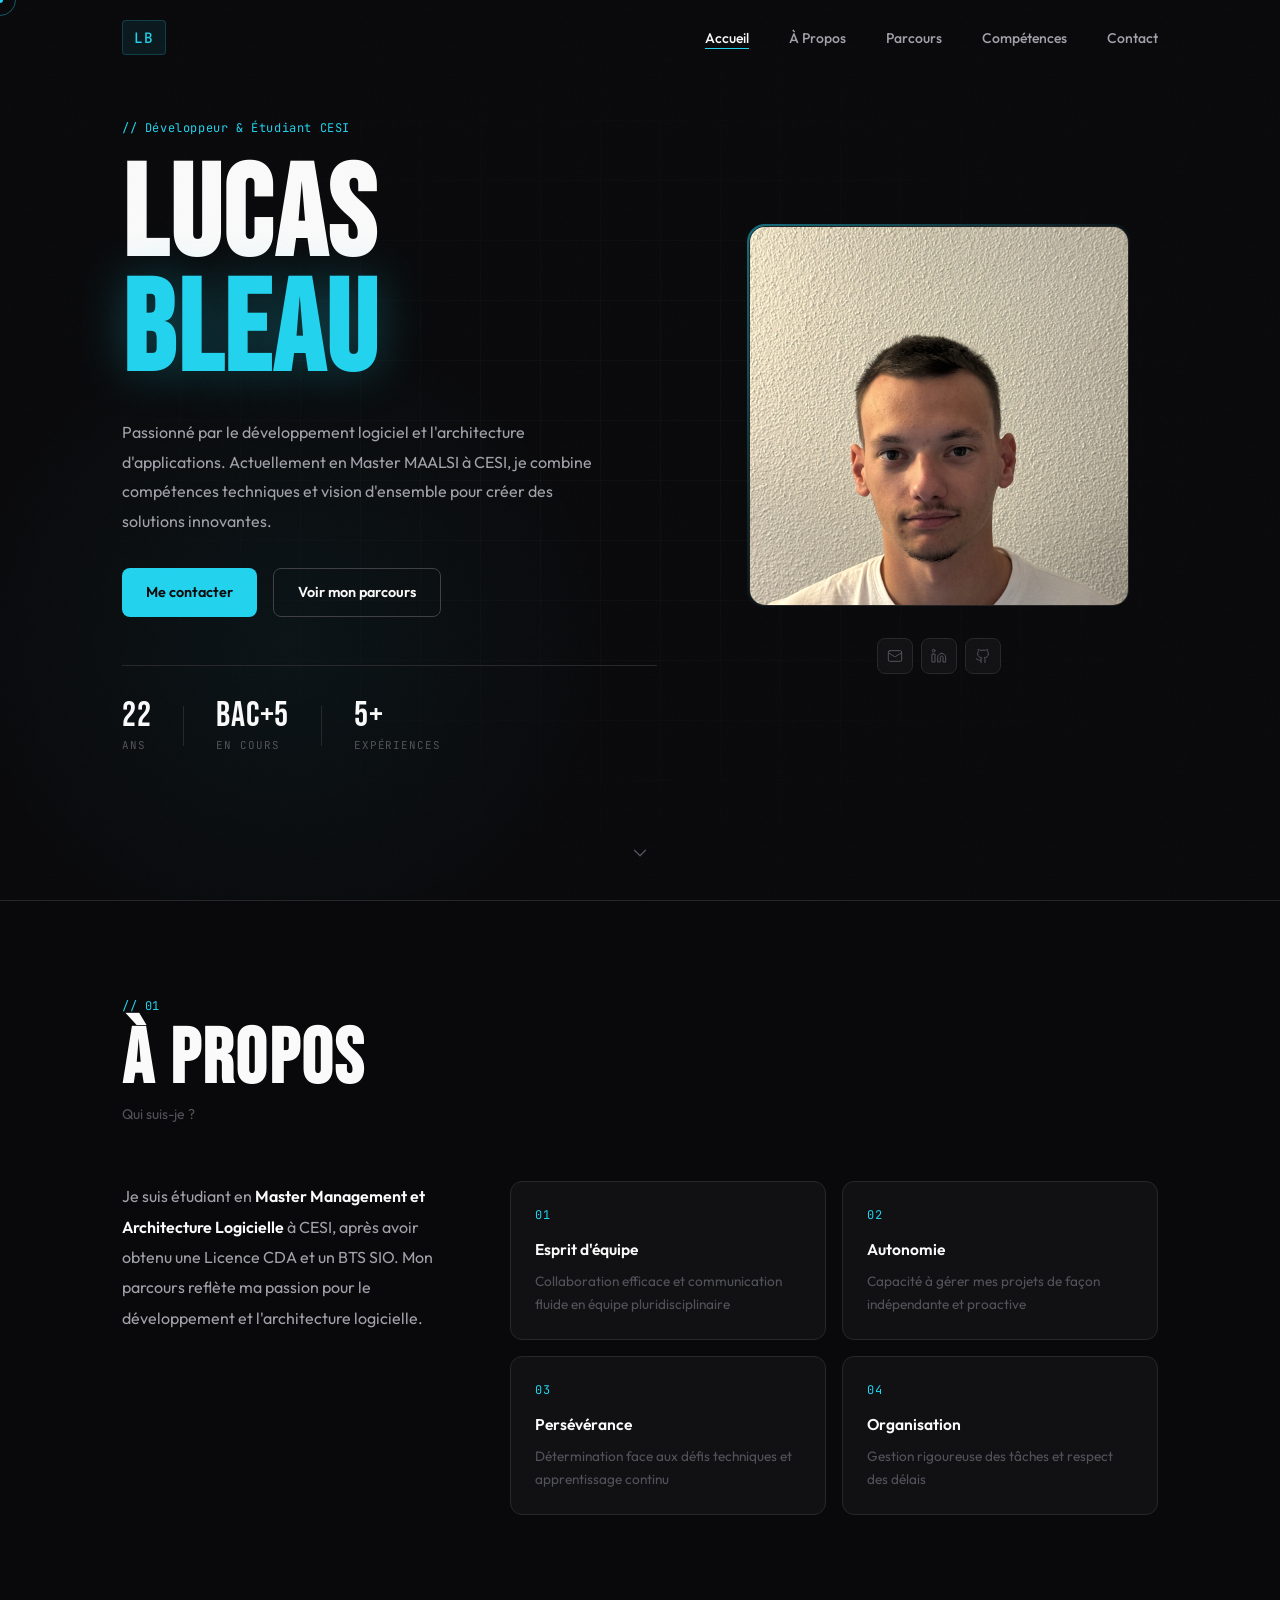
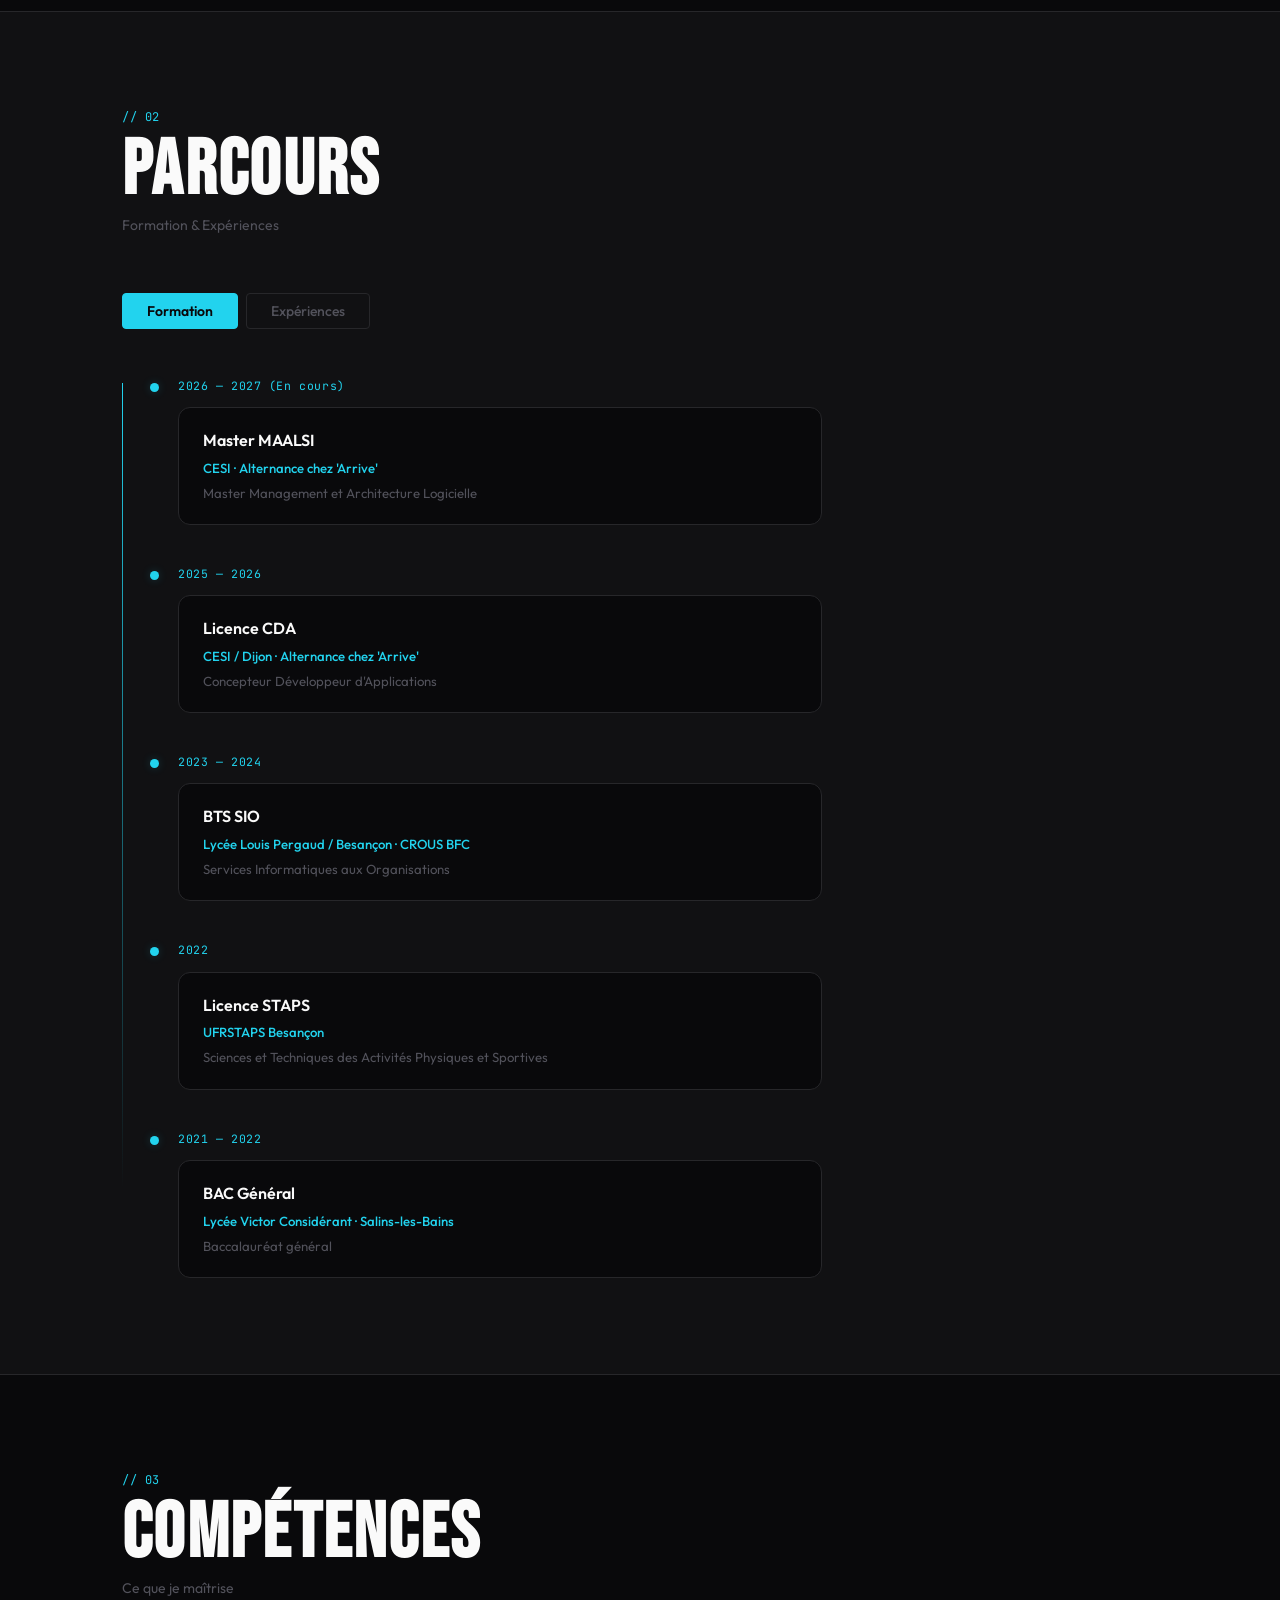
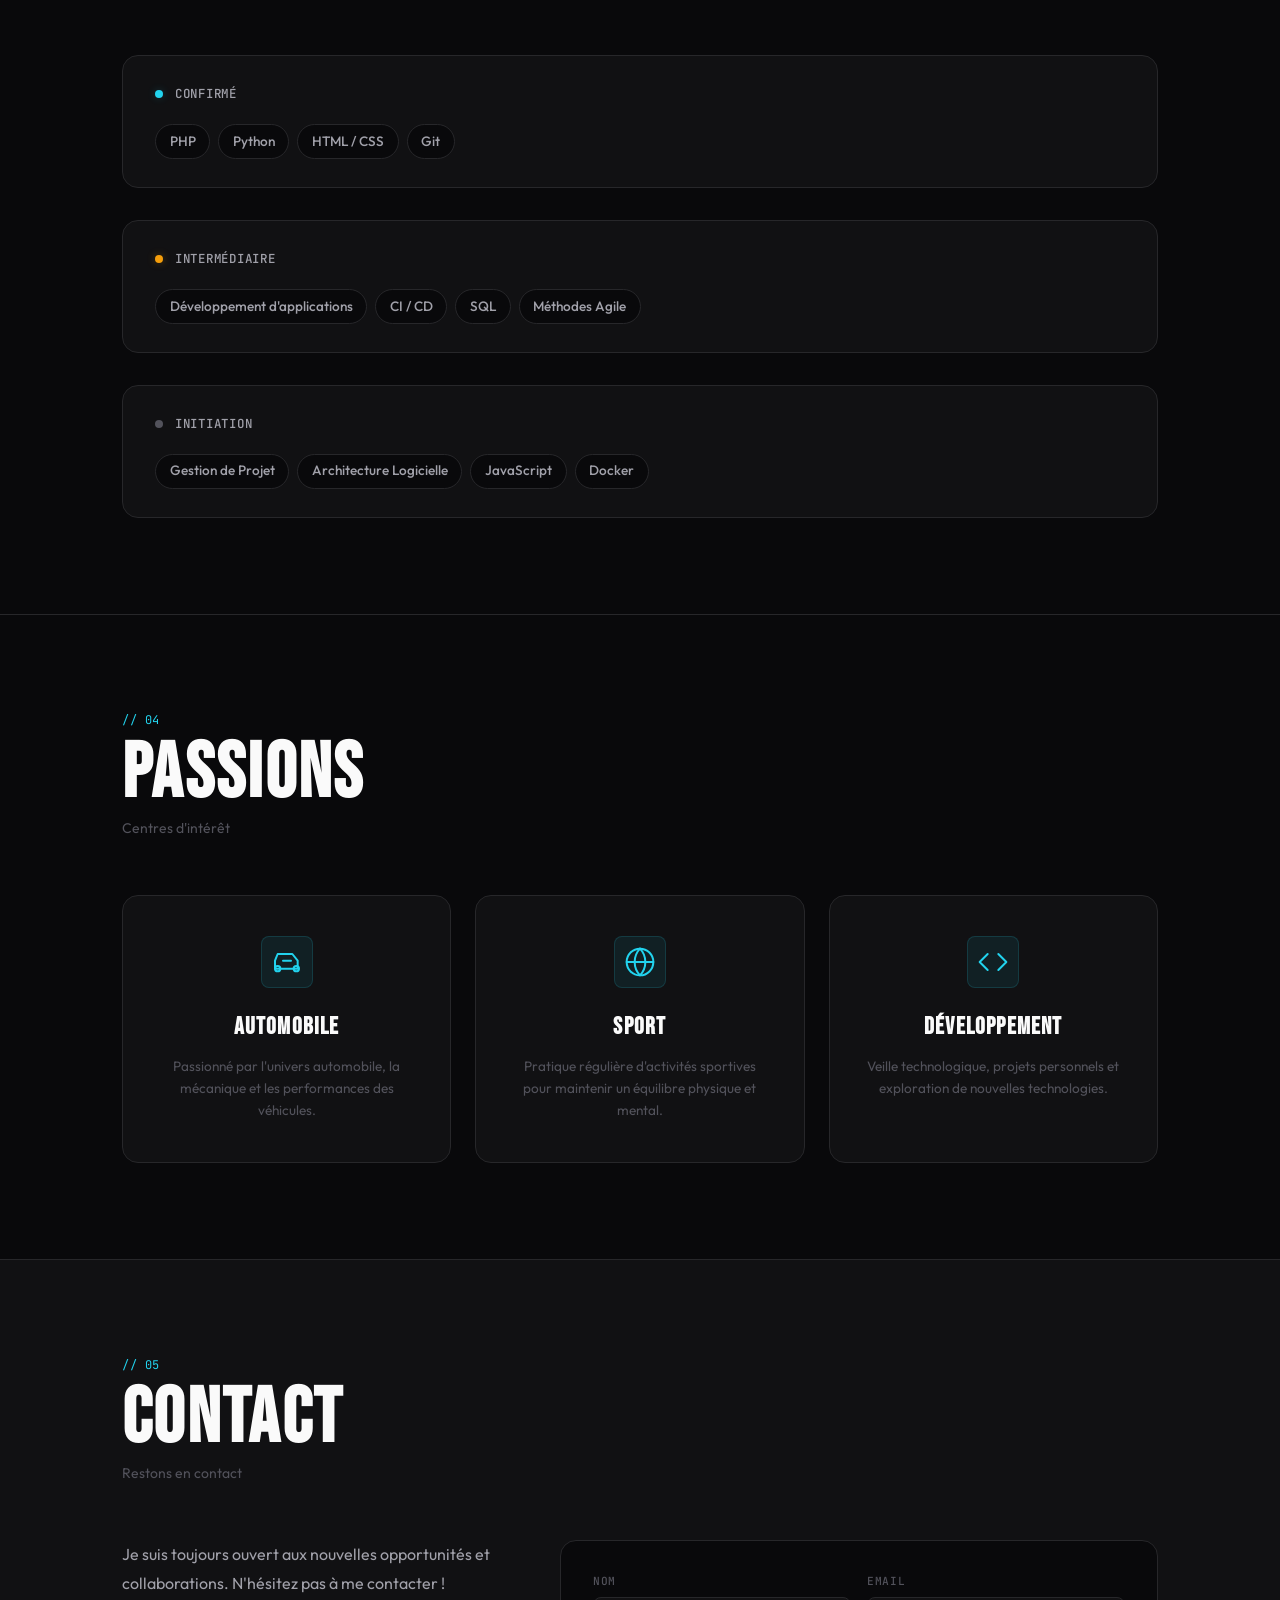
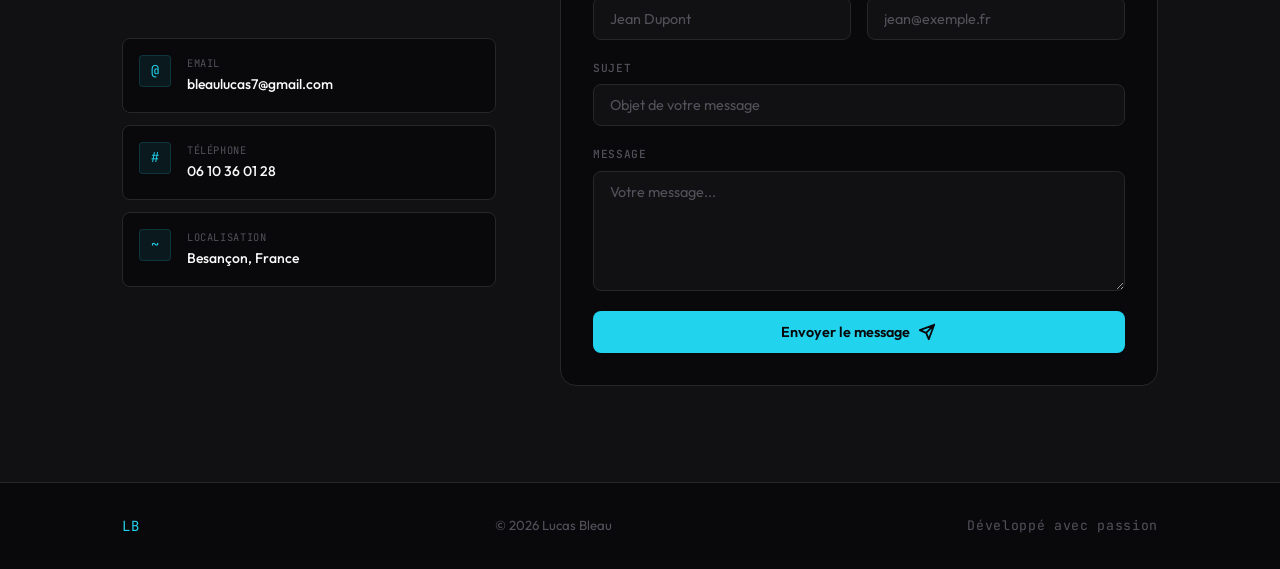
==== commit 813f42b8: "suppression badge Disponible sur la photo Co-Authored-By: Claude Sonnet 4.6 <noreply@anthropic.com>" ====
--- a/index.html
+++ b/index.html
@@ -81,10 +81,6 @@
             <div class="hero-right">
                 <div class="photo-wrapper">
                     <img src="photo2.jpeg" alt="Lucas Bleau" class="profile-photo">
-                    <div class="photo-badge">
-                        <span class="badge-dot"></span>
-                        <span>Disponible</span>
-                    </div>
                 </div>
                 <div class="hero-socials">
                     <a href="mailto:bleaulucas7@gmail.com" class="social-link" aria-label="Email" title="Email">
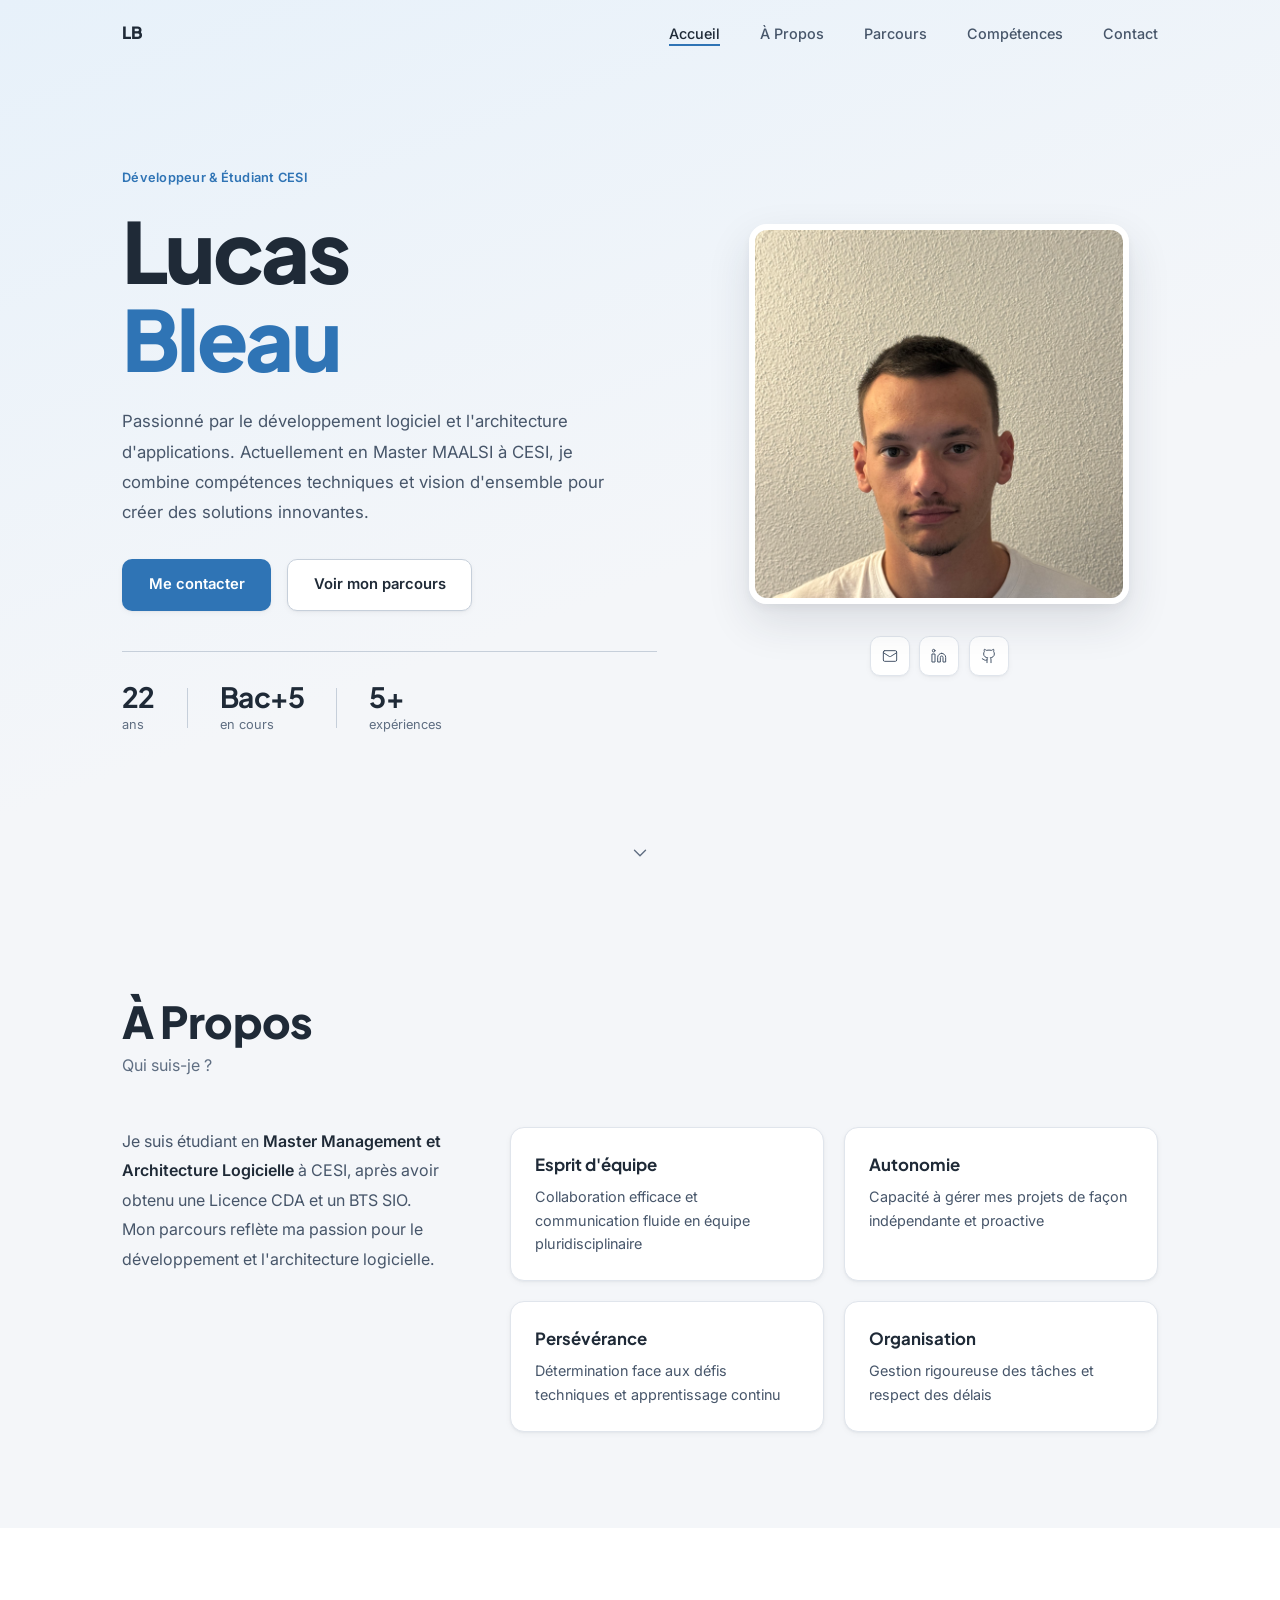
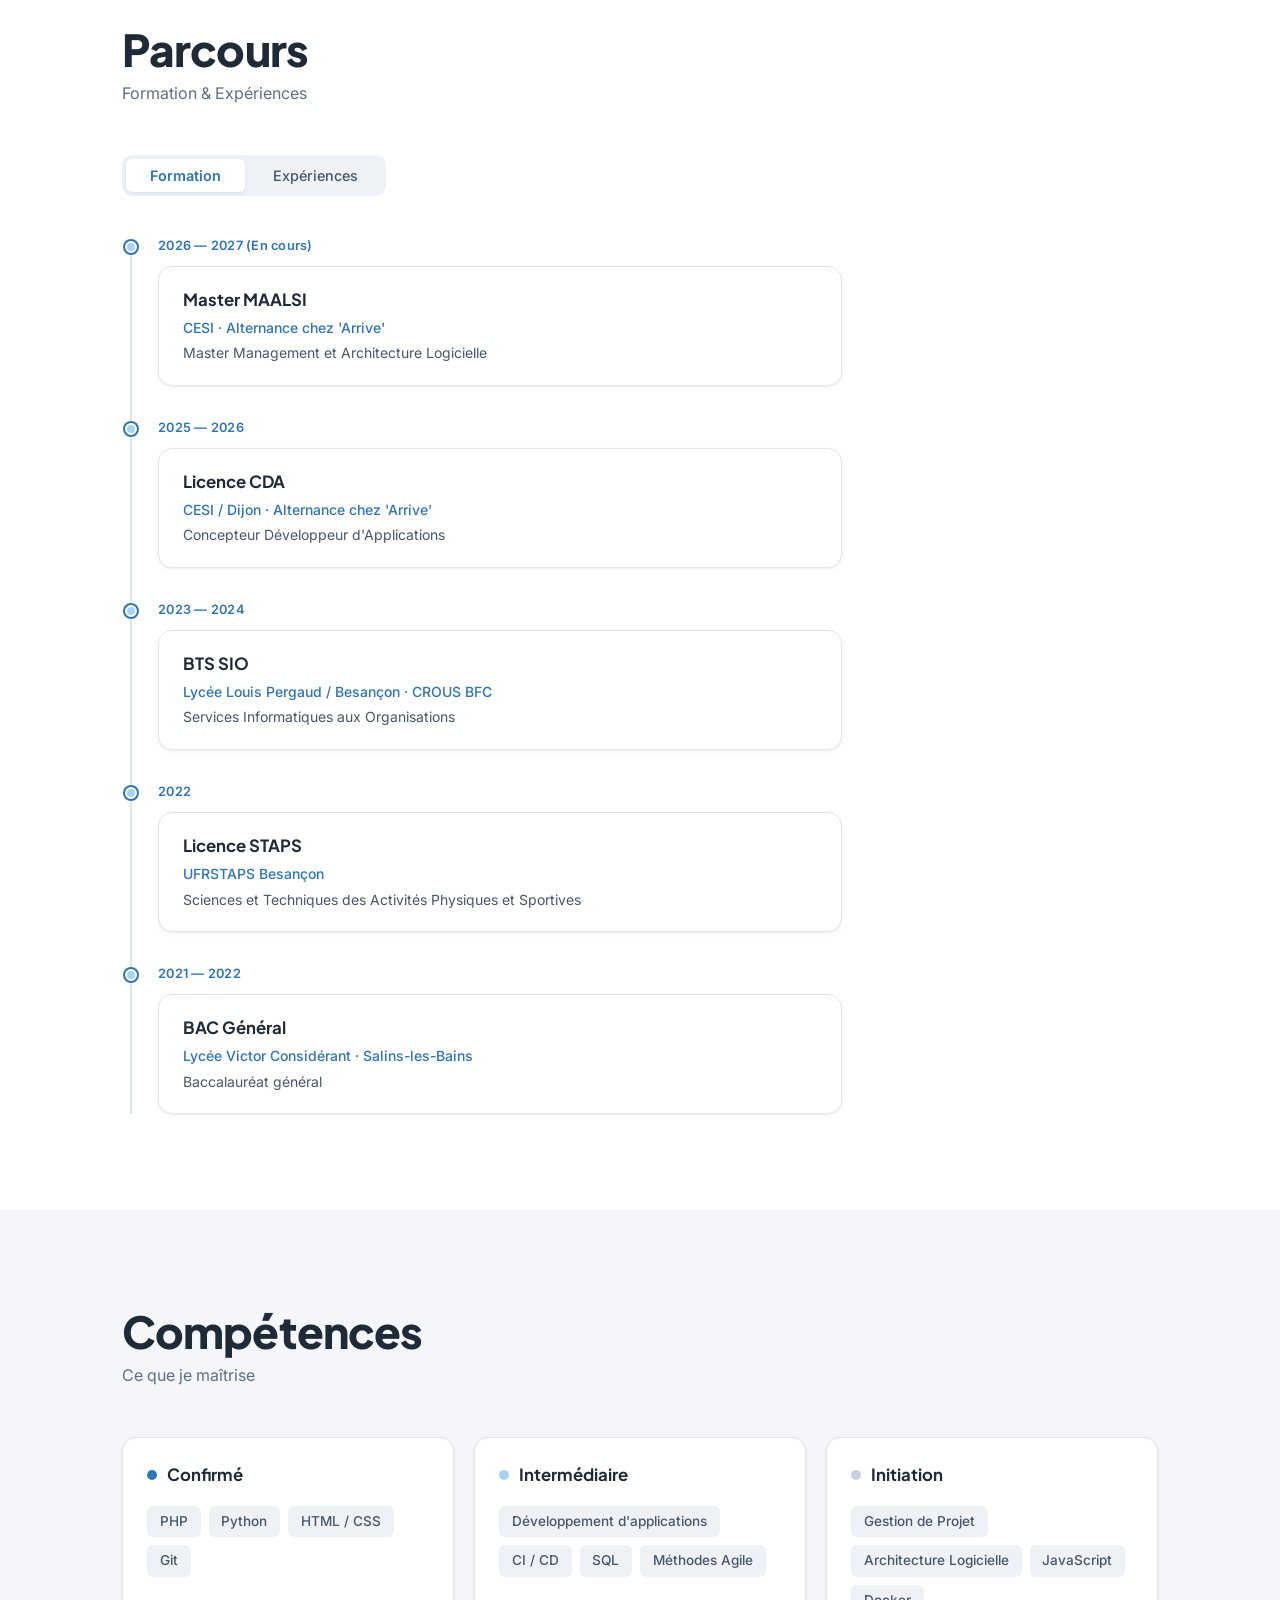
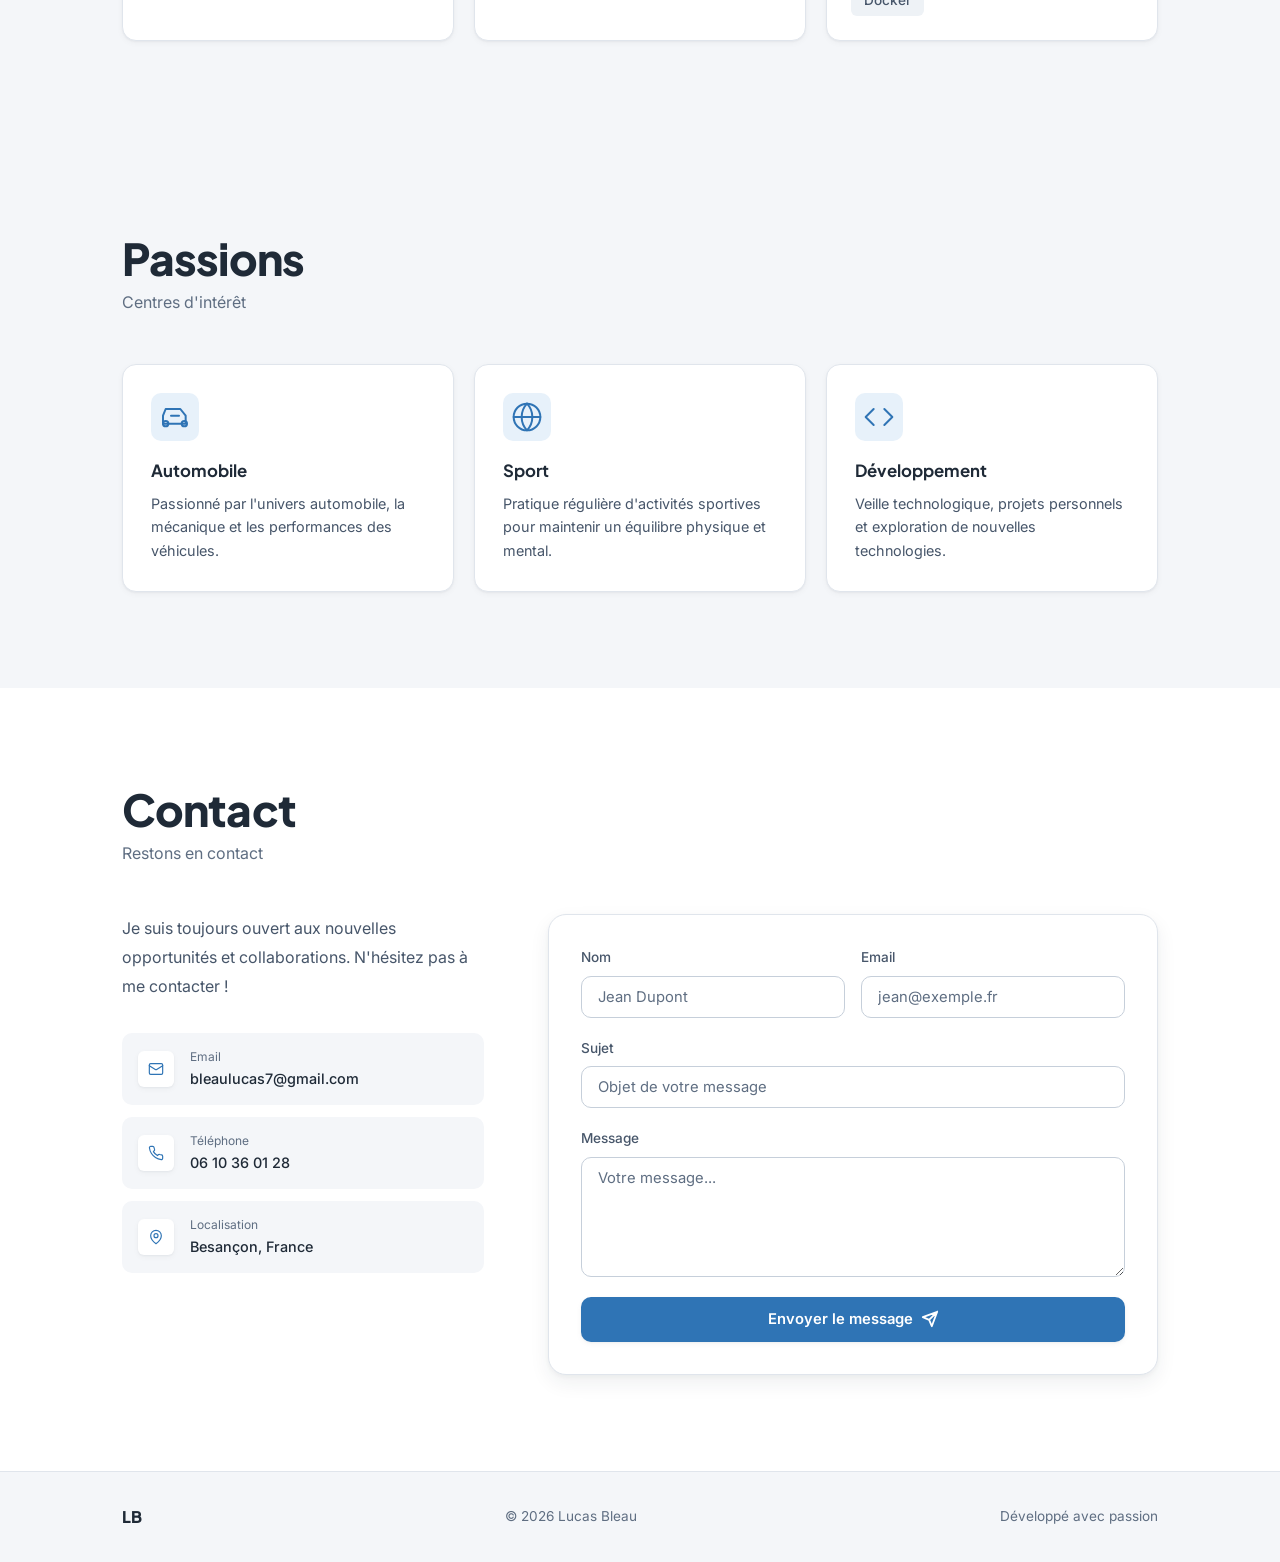
==== commit 26f3c333: "refonte style clair et professionnel Theme clair gris et bleu avec ombres douces, nouvelles polices," ====
--- a/index.html
+++ b/index.html
@@ -11,13 +11,10 @@
     <link rel="stylesheet" href="style.css">
     <link rel="preconnect" href="https://fonts.googleapis.com">
     <link rel="preconnect" href="https://fonts.gstatic.com" crossorigin>
-    <link href="https://fonts.googleapis.com/css2?family=Bebas+Neue&family=Outfit:wght@300;400;500;600;700&family=JetBrains+Mono:wght@400;500&display=swap" rel="stylesheet">
+    <link href="https://fonts.googleapis.com/css2?family=Inter:wght@400;500;600&family=Plus+Jakarta+Sans:wght@600;700;800&display=swap" rel="stylesheet">
 </head>
 
 <body>
-    <div class="noise-overlay"></div>
-    <div class="cursor-dot" id="cursorDot"></div>
-    <div class="cursor-ring" id="cursorRing"></div>
     <div class="scroll-progress" id="scrollProgress"></div>
 
     <!-- Navigation -->
@@ -41,12 +38,10 @@
 
     <!-- Hero -->
     <section id="accueil" class="hero">
-        <div class="hero-grid"></div>
-        <div class="hero-glow"></div>
         <div class="hero-container">
             <div class="hero-left">
                 <div class="hero-eyebrow">
-                    <span class="mono-tag">// Développeur &amp; Étudiant CESI</span>
+                    <span class="label-tag">Développeur &amp; Étudiant CESI</span>
                 </div>
                 <h1 class="hero-name">
                     <span class="name-line">Lucas</span>
@@ -112,7 +107,6 @@
     <section id="apropos" class="section about-section">
         <div class="container">
             <div class="section-head">
-                <span class="mono-tag">// 01</span>
                 <h2 class="section-title">À Propos</h2>
                 <p class="section-sub">Qui suis-je ?</p>
             </div>
@@ -126,22 +120,18 @@
                 </div>
                 <div class="qualities-grid">
                     <div class="quality-card">
-                        <span class="quality-num mono-tag">01</span>
                         <h3>Esprit d'équipe</h3>
                         <p>Collaboration efficace et communication fluide en équipe pluridisciplinaire</p>
                     </div>
                     <div class="quality-card">
-                        <span class="quality-num mono-tag">02</span>
                         <h3>Autonomie</h3>
                         <p>Capacité à gérer mes projets de façon indépendante et proactive</p>
                     </div>
                     <div class="quality-card">
-                        <span class="quality-num mono-tag">03</span>
                         <h3>Persévérance</h3>
                         <p>Détermination face aux défis techniques et apprentissage continu</p>
                     </div>
                     <div class="quality-card">
-                        <span class="quality-num mono-tag">04</span>
                         <h3>Organisation</h3>
                         <p>Gestion rigoureuse des tâches et respect des délais</p>
                     </div>
@@ -154,7 +144,6 @@
     <section id="parcours" class="section parcours-section">
         <div class="container">
             <div class="section-head">
-                <span class="mono-tag">// 02</span>
                 <h2 class="section-title">Parcours</h2>
                 <p class="section-sub">Formation &amp; Expériences</p>
             </div>
@@ -165,7 +154,7 @@
             <div class="tab-content active" id="formation">
                 <div class="timeline">
                     <div class="tl-item">
-                        <span class="tl-date mono-tag">2026 — 2027 (En cours)</span>
+                        <span class="tl-date label-tag">2026 — 2027 (En cours)</span>
                         <div class="tl-card">
                             <h3>Master MAALSI</h3>
                             <p class="tl-place">CESI · Alternance chez 'Arrive'</p>
@@ -173,7 +162,7 @@
                         </div>
                     </div>
                     <div class="tl-item">
-                        <span class="tl-date mono-tag">2025 — 2026</span>
+                        <span class="tl-date label-tag">2025 — 2026</span>
                         <div class="tl-card">
                             <h3>Licence CDA</h3>
                             <p class="tl-place">CESI / Dijon · Alternance chez 'Arrive'</p>
@@ -181,7 +170,7 @@
                         </div>
                     </div>
                     <div class="tl-item">
-                        <span class="tl-date mono-tag">2023 — 2024</span>
+                        <span class="tl-date label-tag">2023 — 2024</span>
                         <div class="tl-card">
                             <h3>BTS SIO</h3>
                             <p class="tl-place">Lycée Louis Pergaud / Besançon · CROUS BFC</p>
@@ -189,7 +178,7 @@
                         </div>
                     </div>
                     <div class="tl-item">
-                        <span class="tl-date mono-tag">2022</span>
+                        <span class="tl-date label-tag">2022</span>
                         <div class="tl-card">
                             <h3>Licence STAPS</h3>
                             <p class="tl-place">UFRSTAPS Besançon</p>
@@ -197,7 +186,7 @@
                         </div>
                     </div>
                     <div class="tl-item">
-                        <span class="tl-date mono-tag">2021 — 2022</span>
+                        <span class="tl-date label-tag">2021 — 2022</span>
                         <div class="tl-card">
                             <h3>BAC Général</h3>
                             <p class="tl-place">Lycée Victor Considérant · Salins-les-Bains</p>
@@ -209,7 +198,7 @@
             <div class="tab-content" id="experience">
                 <div class="timeline">
                     <div class="tl-item">
-                        <span class="tl-date mono-tag">Juil. — Août 2023</span>
+                        <span class="tl-date label-tag">Juil. — Août 2023</span>
                         <div class="tl-card">
                             <h3>Cuisinier</h3>
                             <p class="tl-place">Taverne de la Finette · Arbois</p>
@@ -217,7 +206,7 @@
                         </div>
                     </div>
                     <div class="tl-item">
-                        <span class="tl-date mono-tag">Sept. 2022 — Juin 2023</span>
+                        <span class="tl-date label-tag">Sept. 2022 — Juin 2023</span>
                         <div class="tl-card">
                             <h3>Plongeur</h3>
                             <p class="tl-place">Taverne de la Finette · Arbois</p>
@@ -225,7 +214,7 @@
                         </div>
                     </div>
                     <div class="tl-item">
-                        <span class="tl-date mono-tag">Janv. — Mai 2022</span>
+                        <span class="tl-date label-tag">Janv. — Mai 2022</span>
                         <div class="tl-card">
                             <h3>Surveillant / Animateur</h3>
                             <p class="tl-place">Centre de Loisirs Aux Ateliers · Miserey-Salines</p>
@@ -233,7 +222,7 @@
                         </div>
                     </div>
                     <div class="tl-item">
-                        <span class="tl-date mono-tag">Août 2020</span>
+                        <span class="tl-date label-tag">Août 2020</span>
                         <div class="tl-card">
                             <h3>Vendanges</h3>
                             <p class="tl-place">Arbois</p>
@@ -241,7 +230,7 @@
                         </div>
                     </div>
                     <div class="tl-item">
-                        <span class="tl-date mono-tag">Décembre 2017</span>
+                        <span class="tl-date label-tag">Décembre 2017</span>
                         <div class="tl-card">
                             <h3>Stage Maçonnerie</h3>
                             <p class="tl-place">Maçonnerie L'Homme · Poligny</p>
@@ -257,7 +246,6 @@
     <section id="competences" class="section skills-section">
         <div class="container">
             <div class="section-head">
-                <span class="mono-tag">// 03</span>
                 <h2 class="section-title">Compétences</h2>
                 <p class="section-sub">Ce que je maîtrise</p>
             </div>
@@ -306,7 +294,6 @@
     <section id="interets" class="section interests-section">
         <div class="container">
             <div class="section-head">
-                <span class="mono-tag">// 04</span>
                 <h2 class="section-title">Passions</h2>
                 <p class="section-sub">Centres d'intérêt</p>
             </div>
@@ -350,7 +337,6 @@
     <section id="contact" class="section contact-section">
         <div class="container">
             <div class="section-head">
-                <span class="mono-tag">// 05</span>
                 <h2 class="section-title">Contact</h2>
                 <p class="section-sub">Restons en contact</p>
             </div>
@@ -359,21 +345,21 @@
                     <p class="contact-intro">Je suis toujours ouvert aux nouvelles opportunités et collaborations. N'hésitez pas à me contacter !</p>
                     <div class="contact-list">
                         <a href="mailto:bleaulucas7@gmail.com" class="contact-item">
-                            <span class="contact-icon mono-tag">@</span>
+                            <span class="contact-icon"><svg width="16" height="16" viewBox="0 0 24 24" fill="none" stroke="currentColor" stroke-width="1.75" stroke-linecap="round" stroke-linejoin="round"><rect x="2" y="4" width="20" height="16" rx="2"/><path d="m22 7-8.97 5.7a1.94 1.94 0 0 1-2.06 0L2 7"/></svg></span>
                             <div class="contact-detail">
                                 <span class="contact-lbl">Email</span>
                                 <span class="contact-val">bleaulucas7@gmail.com</span>
                             </div>
                         </a>
                         <a href="tel:0610360128" class="contact-item">
-                            <span class="contact-icon mono-tag">#</span>
+                            <span class="contact-icon"><svg width="16" height="16" viewBox="0 0 24 24" fill="none" stroke="currentColor" stroke-width="1.75" stroke-linecap="round" stroke-linejoin="round"><path d="M22 16.9v3a2 2 0 0 1-2.2 2 19.8 19.8 0 0 1-8.6-3.1 19.5 19.5 0 0 1-6-6A19.8 19.8 0 0 1 2.1 4.2 2 2 0 0 1 4.1 2h3a2 2 0 0 1 2 1.7c.1 1 .4 1.9.7 2.8a2 2 0 0 1-.5 2.1L8.1 9.9a16 16 0 0 0 6 6l1.3-1.3a2 2 0 0 1 2.1-.4c.9.3 1.8.6 2.8.7a2 2 0 0 1 1.7 2z"/></svg></span>
                             <div class="contact-detail">
                                 <span class="contact-lbl">Téléphone</span>
                                 <span class="contact-val">06 10 36 01 28</span>
                             </div>
                         </a>
                         <div class="contact-item">
-                            <span class="contact-icon mono-tag">~</span>
+                            <span class="contact-icon"><svg width="16" height="16" viewBox="0 0 24 24" fill="none" stroke="currentColor" stroke-width="1.75" stroke-linecap="round" stroke-linejoin="round"><path d="M20 10c0 6-8 12-8 12s-8-6-8-12a8 8 0 0 1 16 0z"/><circle cx="12" cy="10" r="3"/></svg></span>
                             <div class="contact-detail">
                                 <span class="contact-lbl">Localisation</span>
                                 <span class="contact-val">Besançon, France</span>
@@ -419,9 +405,9 @@
     <footer class="footer">
         <div class="container">
             <div class="footer-inner">
-                <span class="footer-logo mono-tag">LB</span>
+                <span class="footer-logo">LB</span>
                 <p>&copy; 2026 Lucas Bleau</p>
-                <p class="footer-right mono-tag">Développé avec passion</p>
+                <p class="footer-right">Développé avec passion</p>
             </div>
         </div>
     </footer>
--- a/style.css
+++ b/style.css
@@ -2,28 +2,32 @@
    VARIABLES
    ============================================ */
 :root {
-    --bg: #09090b;
-    --surface: #111113;
-    --surface-2: #18181b;
-    --border: #27272a;
-    --border-bright: #3f3f46;
-
-    --text: #fafafa;
-    --text-sec: #a1a1aa;
-    --text-muted: #52525b;
-
-    --accent: #22d3ee;
-    --accent-dim: rgba(34, 211, 238, 0.08);
-    --accent-glow: rgba(34, 211, 238, 0.2);
-
-    --font-display: 'Bebas Neue', cursive;
-    --font-body: 'Outfit', sans-serif;
-    --font-mono: 'JetBrains Mono', monospace;
-
-    --r-sm: 4px;
-    --r-md: 8px;
-    --r-lg: 12px;
-    --r-xl: 16px;
+    --bg: #f4f6f9;
+    --surface: #ffffff;
+    --surface-2: #eef2f6;
+    --border: #e0e5ec;
+    --border-bright: #c6cfda;
+
+    --text: #1f2a37;
+    --text-sec: #47566a;
+    --text-muted: #5f6e82;
+
+    --accent: #2f74b5;
+    --accent-hover: #255f96;
+    --accent-light: #a9d3f2;
+    --accent-dim: #e7f1fa;
+
+    --font-display: 'Plus Jakarta Sans', sans-serif;
+    --font-body: 'Inter', sans-serif;
+
+    --r-sm: 6px;
+    --r-md: 10px;
+    --r-lg: 14px;
+    --r-xl: 18px;
+
+    --shadow-sm: 0 1px 2px rgba(31, 42, 55, 0.05), 0 2px 6px rgba(31, 42, 55, 0.04);
+    --shadow-md: 0 2px 4px rgba(31, 42, 55, 0.04), 0 8px 20px rgba(31, 42, 55, 0.07);
+    --shadow-lg: 0 4px 8px rgba(31, 42, 55, 0.05), 0 18px 44px rgba(31, 42, 55, 0.12);
 
     --ease: 250ms cubic-bezier(0.4, 0, 0.2, 1);
     --ease-slow: 600ms cubic-bezier(0.4, 0, 0.2, 1);
@@ -40,6 +44,7 @@
 
 html {
     scroll-behavior: smooth;
+    scroll-padding-top: 72px;
     font-size: 16px;
 }
 
@@ -75,50 +80,6 @@
     max-width: 1100px;
     margin: 0 auto;
     padding: 0 2rem;
-}
-
-/* ============================================
-   NOISE OVERLAY
-   ============================================ */
-.noise-overlay {
-    position: fixed;
-    inset: 0;
-    z-index: 9999;
-    pointer-events: none;
-    opacity: 0.025;
-    background-image: url("data:image/svg+xml,%3Csvg viewBox='0 0 512 512' xmlns='http://www.w3.org/2000/svg'%3E%3Cfilter id='n'%3E%3CfeTurbulence type='fractalNoise' baseFrequency='0.9' numOctaves='4' stitchTiles='stitch'/%3E%3C/filter%3E%3Crect width='100%25' height='100%25' filter='url(%23n)'/%3E%3C/svg%3E");
-    background-size: 200px 200px;
-}
-
-/* ============================================
-   CUSTOM CURSOR
-   ============================================ */
-.cursor-dot,
-.cursor-ring {
-    position: fixed;
-    pointer-events: none;
-    z-index: 9998;
-    border-radius: 50%;
-    transform: translate(-50%, -50%);
-}
-
-.cursor-dot {
-    width: 6px;
-    height: 6px;
-    background: var(--accent);
-}
-
-.cursor-ring {
-    width: 32px;
-    height: 32px;
-    border: 1px solid rgba(34, 211, 238, 0.4);
-    transition: width var(--ease), height var(--ease), opacity var(--ease);
-}
-
-.cursor-ring.expanded {
-    width: 48px;
-    height: 48px;
-    opacity: 0.6;
 }
 
 /* ============================================
@@ -131,19 +92,18 @@
     height: 2px;
     width: 0;
     background: var(--accent);
-    z-index: 10001;
-    box-shadow: 0 0 8px var(--accent-glow);
+    z-index: 1001;
     transition: width 0.1s linear;
 }
 
 /* ============================================
-   MONO TAG UTILITY
-   ============================================ */
-.mono-tag {
-    font-family: var(--font-mono);
-    font-size: 0.75rem;
+   LABEL TAG UTILITY
+   ============================================ */
+.label-tag {
+    font-size: 0.8rem;
+    font-weight: 600;
     color: var(--accent);
-    letter-spacing: 0.05em;
+    letter-spacing: 0.02em;
 }
 
 /* ============================================
@@ -160,10 +120,8 @@
 }
 
 #navbar.scrolled {
-    background: rgba(9, 9, 11, 0.92);
-    backdrop-filter: blur(20px);
-    -webkit-backdrop-filter: blur(20px);
-    border-bottom: 1px solid var(--border);
+    background: var(--surface);
+    box-shadow: var(--shadow-sm);
     padding: 0.875rem 0;
 }
 
@@ -177,31 +135,25 @@
 }
 
 .nav-logo {
-    font-family: var(--font-mono);
+    font-family: var(--font-display);
+    font-size: 1.05rem;
+    font-weight: 800;
+    color: var(--text);
+    letter-spacing: -0.01em;
+}
+
+.nav-logo:hover {
+    color: var(--accent);
+}
+
+.nav-menu {
+    display: flex;
+    gap: 2.5rem;
+    align-items: center;
+}
+
+.nav-link {
     font-size: 0.9rem;
-    font-weight: 500;
-    color: var(--accent);
-    background: var(--accent-dim);
-    border: 1px solid rgba(34, 211, 238, 0.2);
-    padding: 0.3rem 0.7rem;
-    border-radius: var(--r-sm);
-    letter-spacing: 0.05em;
-    transition: all var(--ease);
-}
-
-.nav-logo:hover {
-    background: rgba(34, 211, 238, 0.15);
-    box-shadow: 0 0 12px var(--accent-glow);
-}
-
-.nav-menu {
-    display: flex;
-    gap: 2.5rem;
-    align-items: center;
-}
-
-.nav-link {
-    font-size: 0.875rem;
     font-weight: 500;
     color: var(--text-sec);
     position: relative;
@@ -212,10 +164,10 @@
 .nav-link::after {
     content: '';
     position: absolute;
-    bottom: 0;
+    bottom: -2px;
     left: 0;
     width: 0;
-    height: 1px;
+    height: 2px;
     background: var(--accent);
     transition: width var(--ease);
 }
@@ -240,7 +192,7 @@
 
 .hamburger .bar {
     width: 22px;
-    height: 1.5px;
+    height: 2px;
     background: var(--text);
     border-radius: 2px;
     transition: all var(--ease);
@@ -257,27 +209,7 @@
     overflow: hidden;
     padding-top: 80px;
     padding-bottom: 5rem;
-}
-
-.hero-grid {
-    position: absolute;
-    inset: 0;
-    background-image:
-        linear-gradient(rgba(255, 255, 255, 0.025) 1px, transparent 1px),
-        linear-gradient(90deg, rgba(255, 255, 255, 0.025) 1px, transparent 1px);
-    background-size: 60px 60px;
-    mask-image: radial-gradient(ellipse at center, black 20%, transparent 75%);
-    -webkit-mask-image: radial-gradient(ellipse at center, black 20%, transparent 75%);
-}
-
-.hero-glow {
-    position: absolute;
-    bottom: -10%;
-    left: -5%;
-    width: 700px;
-    height: 700px;
-    background: radial-gradient(circle, rgba(34, 211, 238, 0.05) 0%, transparent 65%);
-    pointer-events: none;
+    background: linear-gradient(160deg, var(--accent-dim) 0%, var(--bg) 60%);
 }
 
 .hero-container {
@@ -294,15 +226,16 @@
 }
 
 .hero-eyebrow {
-    margin-bottom: 1.25rem;
+    margin-bottom: 1rem;
 }
 
 .hero-name {
     font-family: var(--font-display);
-    font-size: clamp(5rem, 10vw, 8rem);
-    line-height: 0.9;
-    letter-spacing: 0.02em;
-    margin-bottom: 1.75rem;
+    font-size: clamp(3.25rem, 7vw, 5.25rem);
+    font-weight: 800;
+    line-height: 1.05;
+    letter-spacing: -0.03em;
+    margin-bottom: 1.5rem;
 }
 
 .name-line {
@@ -312,21 +245,20 @@
 
 .name-line.accent {
     color: var(--accent);
-    text-shadow: 0 0 50px rgba(34, 211, 238, 0.3);
 }
 
 .hero-desc {
-    font-size: 1rem;
+    font-size: 1.05rem;
     color: var(--text-sec);
-    line-height: 1.85;
-    max-width: 480px;
+    line-height: 1.8;
+    max-width: 500px;
     margin-bottom: 2rem;
 }
 
 .hero-actions {
     display: flex;
     gap: 1rem;
-    margin-bottom: 3rem;
+    margin-bottom: 2.5rem;
 }
 
 /* ============================================
@@ -336,30 +268,32 @@
     display: inline-flex;
     align-items: center;
     gap: 0.5rem;
-    padding: 0.75rem 1.5rem;
+    padding: 0.8rem 1.6rem;
     border-radius: var(--r-md);
-    font-size: 0.9rem;
+    font-size: 0.925rem;
     font-weight: 600;
     transition: all var(--ease);
     cursor: pointer;
-    border: none;
+    border: 1px solid transparent;
 }
 
 .btn-primary {
     background: var(--accent);
-    color: var(--bg);
+    color: #ffffff;
+    box-shadow: var(--shadow-sm);
 }
 
 .btn-primary:hover {
-    background: #67e8f9;
-    box-shadow: 0 0 24px var(--accent-glow);
-    transform: translateY(-2px);
+    background: var(--accent-hover);
+    box-shadow: var(--shadow-md);
+    transform: translateY(-1px);
 }
 
 .btn-ghost {
-    background: transparent;
-    color: var(--text);
-    border: 1px solid var(--border-bright);
+    background: var(--surface);
+    color: var(--text);
+    border-color: var(--border-bright);
+    box-shadow: var(--shadow-sm);
 }
 
 .btn-ghost:hover {
@@ -379,37 +313,34 @@
     display: flex;
     align-items: center;
     gap: 2rem;
-    padding-top: 2rem;
-    padding-bottom: 2rem;
-    border-top: 1px solid var(--border);
+    padding-top: 1.75rem;
+    border-top: 1px solid var(--border-bright);
 }
 
 .stat {
     display: flex;
     flex-direction: column;
-    gap: 3px;
+    gap: 2px;
 }
 
 .stat-num {
     font-family: var(--font-display);
-    font-size: 2.2rem;
-    color: var(--text);
-    letter-spacing: 0.02em;
-    line-height: 1;
+    font-size: 1.75rem;
+    font-weight: 700;
+    color: var(--text);
+    letter-spacing: -0.02em;
+    line-height: 1.2;
 }
 
 .stat-lbl {
-    font-family: var(--font-mono);
-    font-size: 0.68rem;
+    font-size: 0.8rem;
     color: var(--text-muted);
-    text-transform: uppercase;
-    letter-spacing: 0.08em;
 }
 
 .stat-divider {
     width: 1px;
     height: 40px;
-    background: var(--border);
+    background: var(--border-bright);
 }
 
 /* ============================================
@@ -428,93 +359,40 @@
     max-width: 380px;
 }
 
-.photo-wrapper::before {
-    content: '';
-    position: absolute;
-    inset: -2px;
-    background: linear-gradient(135deg, var(--accent) 0%, transparent 55%);
-    border-radius: calc(var(--r-xl) + 2px);
-    z-index: 0;
-    opacity: 0.5;
-}
-
 .profile-photo {
-    position: relative;
-    z-index: 1;
     width: 100%;
     aspect-ratio: 1 / 1;
     object-fit: cover;
     object-position: center top;
     border-radius: var(--r-xl);
-    border: 1px solid var(--border);
-    filter: contrast(105%) saturate(90%);
-}
-
-.photo-badge {
-    position: absolute;
-    bottom: 1.5rem;
-    left: 50%;
-    transform: translateX(-50%);
-    z-index: 2;
-    display: flex;
-    align-items: center;
-    gap: 0.5rem;
-    background: rgba(9, 9, 11, 0.88);
-    backdrop-filter: blur(12px);
-    -webkit-backdrop-filter: blur(12px);
-    border: 1px solid var(--border);
-    border-radius: 9999px;
-    padding: 0.4rem 1rem;
-    font-size: 0.8rem;
-    font-weight: 500;
-    color: var(--text-sec);
-    white-space: nowrap;
-}
-
-.badge-dot {
-    width: 7px;
-    height: 7px;
-    background: #4ade80;
-    border-radius: 50%;
-    box-shadow: 0 0 6px rgba(74, 222, 128, 0.6);
-    animation: badgePulse 2s ease-in-out infinite;
-}
-
-@keyframes badgePulse {
-    0%, 100% { opacity: 1; }
-    50% { opacity: 0.4; }
-}
-
+    border: 6px solid var(--surface);
+    box-shadow: var(--shadow-lg);
+}
 
 /* ============================================
    SECTIONS — COMMON
    ============================================ */
 .section {
     padding: 6rem 0;
-    border-top: 1px solid var(--border);
 }
 
 .section-head {
-    margin-bottom: 3.5rem;
-}
-
-.section-head .mono-tag {
-    display: block;
-    margin-bottom: 0.6rem;
+    margin-bottom: 3rem;
 }
 
 .section-title {
     font-family: var(--font-display);
-    font-size: clamp(3rem, 6vw, 5rem);
-    letter-spacing: 0.03em;
-    line-height: 0.9;
-    color: var(--text);
-    margin-bottom: 0.5rem;
+    font-size: clamp(2rem, 4vw, 2.75rem);
+    font-weight: 800;
+    letter-spacing: -0.02em;
+    line-height: 1.15;
+    color: var(--text);
+    margin-bottom: 0.4rem;
 }
 
 .section-sub {
     color: var(--text-muted);
-    font-size: 0.875rem;
+    font-size: 1rem;
 }
 
 /* ============================================
@@ -530,7 +408,7 @@
 .about-intro {
     font-size: 1rem;
     color: var(--text-sec);
-    line-height: 1.9;
+    line-height: 1.85;
 }
 
 .about-intro strong {
@@ -541,7 +419,7 @@
 .qualities-grid {
     display: grid;
     grid-template-columns: 1fr 1fr;
-    gap: 1rem;
+    gap: 1.25rem;
 }
 
 .quality-card {
@@ -549,86 +427,65 @@
     border: 1px solid var(--border);
     border-radius: var(--r-lg);
     padding: 1.5rem;
+    box-shadow: var(--shadow-sm);
     transition: all var(--ease);
-    position: relative;
-    overflow: hidden;
-}
-
-.quality-card::before {
-    content: '';
-    position: absolute;
-    left: 0;
-    top: 0;
-    bottom: 0;
-    width: 2px;
-    background: var(--accent);
-    transform: scaleY(0);
-    transform-origin: bottom;
-    transition: transform var(--ease);
-}
-
-.quality-card:hover::before {
-    transform: scaleY(1);
 }
 
 .quality-card:hover {
-    border-color: rgba(34, 211, 238, 0.2);
+    box-shadow: var(--shadow-md);
+    transform: translateY(-2px);
+}
+
+.quality-card h3 {
+    font-family: var(--font-display);
+    font-size: 1.05rem;
+    font-weight: 700;
+    margin-bottom: 0.4rem;
+    color: var(--text);
+}
+
+.quality-card p {
+    font-size: 0.9rem;
+    color: var(--text-sec);
+    line-height: 1.65;
+}
+
+/* ============================================
+   PARCOURS
+   ============================================ */
+.parcours-section {
+    background: var(--surface);
+}
+
+.tabs {
+    display: inline-flex;
+    gap: 0.25rem;
+    margin-bottom: 2.5rem;
+    padding: 0.25rem;
     background: var(--surface-2);
-}
-
-.quality-num {
-    display: block;
-    margin-bottom: 0.75rem;
-}
-
-.quality-card h3 {
-    font-size: 0.975rem;
-    font-weight: 600;
-    margin-bottom: 0.5rem;
-    color: var(--text);
-}
-
-.quality-card p {
-    font-size: 0.85rem;
-    color: var(--text-muted);
-    line-height: 1.65;
-}
-
-/* ============================================
-   PARCOURS
-   ============================================ */
-.parcours-section {
-    background: var(--surface);
-}
-
-.tabs {
-    display: flex;
-    gap: 0.5rem;
-    margin-bottom: 3rem;
+    border-radius: var(--r-md);
 }
 
 .tab-btn {
     padding: 0.5rem 1.5rem;
     background: transparent;
-    border: 1px solid var(--border);
     border-radius: var(--r-sm);
-    color: var(--text-muted);
-    font-size: 0.875rem;
+    color: var(--text-sec);
+    font-size: 0.9rem;
     font-weight: 500;
     transition: all var(--ease);
     font-family: var(--font-body);
 }
 
 .tab-btn:hover {
-    border-color: var(--border-bright);
-    color: var(--text-sec);
+    color: var(--text);
 }
 
 .tab-btn.active {
-    background: var(--accent);
-    border-color: var(--accent);
-    color: var(--bg);
+    background: var(--surface);
+    color: var(--accent);
     font-weight: 600;
+    box-shadow: var(--shadow-sm);
 }
 
 .tab-content {
@@ -657,24 +514,24 @@
 
 .timeline {
     position: relative;
-    max-width: 700px;
-    padding-left: 2rem;
+    max-width: 720px;
+    padding-left: 0.5rem;
 }
 
 .timeline::before {
     content: '';
     position: absolute;
-    left: 0;
+    left: 0.5rem;
     top: 6px;
     bottom: 0;
-    width: 1px;
-    background: linear-gradient(to bottom, var(--accent), transparent 90%);
+    width: 2px;
+    background: var(--border);
 }
 
 .tl-item {
     position: relative;
-    padding-bottom: 2.5rem;
-    padding-left: 1.5rem;
+    padding-bottom: 2rem;
+    padding-left: 1.75rem;
 }
 
 .tl-item:last-child {
@@ -684,98 +541,99 @@
 .tl-item::before {
     content: '';
     position: absolute;
-    left: -4px;
-    top: 6px;
-    width: 9px;
-    height: 9px;
+    left: -5px;
+    top: 5px;
+    width: 12px;
+    height: 12px;
     border-radius: 50%;
-    background: var(--accent);
-    box-shadow: 0 0 10px var(--accent-glow);
+    background: var(--accent-light);
+    border: 2px solid var(--surface);
+    box-shadow: 0 0 0 2px var(--accent);
 }
 
 .tl-date {
     display: block;
-    font-size: 0.72rem;
-    margin-bottom: 0.75rem;
+    margin-bottom: 0.6rem;
 }
 
 .tl-card {
-    background: var(--bg);
+    background: var(--surface);
     border: 1px solid var(--border);
     border-radius: var(--r-lg);
     padding: 1.25rem 1.5rem;
+    box-shadow: var(--shadow-sm);
     transition: all var(--ease);
 }
 
 .tl-card:hover {
-    border-color: rgba(34, 211, 238, 0.25);
+    box-shadow: var(--shadow-md);
 }
 
 .tl-card h3 {
-    font-size: 1rem;
-    font-weight: 600;
-    color: var(--text);
-    margin-bottom: 0.25rem;
+    font-family: var(--font-display);
+    font-size: 1.05rem;
+    font-weight: 700;
+    color: var(--text);
+    margin-bottom: 0.2rem;
 }
 
 .tl-place {
-    font-size: 0.825rem;
+    font-size: 0.875rem;
     color: var(--accent);
-    margin-bottom: 0.25rem;
+    margin-bottom: 0.2rem;
     font-weight: 500;
 }
 
 .tl-desc {
-    font-size: 0.825rem;
-    color: var(--text-muted);
+    font-size: 0.875rem;
+    color: var(--text-sec);
 }
 
 /* ============================================
    SKILLS
    ============================================ */
 .skills-layout {
-    display: flex;
-    flex-direction: column;
-    gap: 2rem;
+    display: grid;
+    grid-template-columns: repeat(3, 1fr);
+    gap: 1.25rem;
 }
 
 .skill-level-block {
     background: var(--surface);
     border: 1px solid var(--border);
-    border-radius: var(--r-xl);
-    padding: 1.75rem 2rem;
-    transition: border-color var(--ease);
+    border-radius: var(--r-lg);
+    padding: 1.5rem;
+    box-shadow: var(--shadow-sm);
+    transition: box-shadow var(--ease);
 }
 
 .skill-level-block:hover {
-    border-color: rgba(34, 211, 238, 0.15);
+    box-shadow: var(--shadow-md);
 }
 
 .skill-level-header {
     display: flex;
     align-items: center;
-    gap: 0.75rem;
-    margin-bottom: 1.25rem;
+    gap: 0.6rem;
+    margin-bottom: 1.1rem;
 }
 
 .skill-level-dot {
-    width: 8px;
-    height: 8px;
+    width: 10px;
+    height: 10px;
     border-radius: 50%;
     flex-shrink: 0;
 }
 
-.dot-mastered { background: var(--accent); box-shadow: 0 0 8px var(--accent-glow); }
-.dot-learning { background: #f59e0b; box-shadow: 0 0 8px rgba(245, 158, 11, 0.3); }
-.dot-notions  { background: var(--text-muted); }
+.dot-mastered { background: var(--accent); }
+.dot-learning { background: var(--accent-light); }
+.dot-notions  { background: var(--border-bright); }
 
 .skill-level-title {
-    font-family: var(--font-mono);
-    font-size: 0.78rem;
-    font-weight: 500;
-    color: var(--text-sec);
-    text-transform: uppercase;
-    letter-spacing: 0.06em;
+    font-family: var(--font-display);
+    font-size: 1.05rem;
+    font-weight: 700;
+    color: var(--text);
 }
 
 .skill-tags {
@@ -785,10 +643,9 @@
 }
 
 .skill-tag {
-    padding: 0.35rem 0.85rem;
-    background: var(--bg);
-    border: 1px solid var(--border);
-    border-radius: 9999px;
+    padding: 0.3rem 0.8rem;
+    background: var(--surface-2);
+    border-radius: var(--r-sm);
     font-size: 0.85rem;
     font-weight: 500;
     color: var(--text-sec);
@@ -796,7 +653,6 @@
 }
 
 .skill-tag:hover {
-    border-color: var(--accent);
     color: var(--accent);
     background: var(--accent-dim);
 }
@@ -814,7 +670,7 @@
 }
 
 @keyframes scrollBounce {
-    0%, 100% { transform: translateX(-50%) translateY(0); opacity: 0.4; }
+    0%, 100% { transform: translateX(-50%) translateY(0); opacity: 0.5; }
     50% { transform: translateX(-50%) translateY(6px); opacity: 1; }
 }
 
@@ -823,30 +679,29 @@
    ============================================ */
 .hero-socials {
     display: flex;
-    gap: 0.5rem;
+    gap: 0.6rem;
     margin-top: 1rem;
     justify-content: center;
 }
 
 .social-link {
-    width: 36px;
-    height: 36px;
+    width: 40px;
+    height: 40px;
     display: flex;
     align-items: center;
     justify-content: center;
     background: var(--surface);
     border: 1px solid var(--border);
     border-radius: var(--r-md);
-    color: var(--text-muted);
+    color: var(--text-sec);
+    box-shadow: var(--shadow-sm);
     transition: all var(--ease);
 }
 
 .social-link:hover {
-    border-color: var(--accent);
     color: var(--accent);
-    background: var(--accent-dim);
-    box-shadow: 0 0 12px var(--accent-glow);
-    transform: translateY(-2px);
+    box-shadow: var(--shadow-md);
+    transform: translateY(-1px);
 }
 
 /* ============================================
@@ -855,54 +710,46 @@
 .interests-grid {
     display: grid;
     grid-template-columns: repeat(3, 1fr);
-    gap: 1.5rem;
+    gap: 1.25rem;
 }
 
 .interest-card {
     background: var(--surface);
     border: 1px solid var(--border);
-    border-radius: var(--r-xl);
-    padding: 2.5rem 2rem;
-    text-align: center;
+    border-radius: var(--r-lg);
+    padding: 1.75rem;
+    box-shadow: var(--shadow-sm);
     transition: all var(--ease);
 }
 
 .interest-card:hover {
-    border-color: rgba(34, 211, 238, 0.2);
-    background: var(--surface-2);
-    transform: translateY(-4px);
+    box-shadow: var(--shadow-md);
+    transform: translateY(-2px);
 }
 
 .interest-icon {
-    width: 52px;
-    height: 52px;
-    margin: 0 auto 1.25rem;
+    width: 48px;
+    height: 48px;
+    margin-bottom: 1.1rem;
     display: flex;
     align-items: center;
     justify-content: center;
     background: var(--accent-dim);
-    border: 1px solid rgba(34, 211, 238, 0.15);
     border-radius: var(--r-md);
     color: var(--accent);
-    transition: all var(--ease);
-}
-
-.interest-card:hover .interest-icon {
-    background: rgba(34, 211, 238, 0.12);
-    box-shadow: 0 0 16px var(--accent-glow);
 }
 
 .interest-card h3 {
     font-family: var(--font-display);
-    font-size: 1.5rem;
-    letter-spacing: 0.05em;
-    color: var(--text);
-    margin-bottom: 0.5rem;
+    font-size: 1.05rem;
+    font-weight: 700;
+    color: var(--text);
+    margin-bottom: 0.4rem;
 }
 
 .interest-card p {
-    font-size: 0.85rem;
-    color: var(--text-muted);
+    font-size: 0.9rem;
+    color: var(--text-sec);
     line-height: 1.65;
 }
 
@@ -924,7 +771,7 @@
     font-size: 1rem;
     color: var(--text-sec);
     line-height: 1.8;
-    margin-bottom: 2.5rem;
+    margin-bottom: 2rem;
 }
 
 .contact-list {
@@ -935,56 +782,53 @@
 
 .contact-item {
     display: flex;
-    align-items: flex-start;
+    align-items: center;
     gap: 1rem;
-    padding: 1rem;
+    padding: 0.9rem 1rem;
     background: var(--bg);
-    border: 1px solid var(--border);
     border-radius: var(--r-md);
     transition: all var(--ease);
 }
 
-.contact-item:hover {
-    border-color: rgba(34, 211, 238, 0.25);
+a.contact-item:hover {
+    background: var(--accent-dim);
 }
 
 .contact-icon {
     display: inline-flex;
     align-items: center;
     justify-content: center;
-    min-width: 2rem;
-    height: 2rem;
-    background: var(--accent-dim);
-    border: 1px solid rgba(34, 211, 238, 0.15);
+    min-width: 2.25rem;
+    height: 2.25rem;
+    background: var(--surface);
     border-radius: var(--r-sm);
-    font-size: 0.85rem;
+    color: var(--accent);
+    box-shadow: var(--shadow-sm);
 }
 
 .contact-detail {
     display: flex;
     flex-direction: column;
-    gap: 2px;
+    gap: 1px;
 }
 
 .contact-lbl {
-    font-family: var(--font-mono);
-    font-size: 0.65rem;
+    font-size: 0.75rem;
     color: var(--text-muted);
-    text-transform: uppercase;
-    letter-spacing: 0.06em;
 }
 
 .contact-val {
-    font-size: 0.875rem;
+    font-size: 0.9rem;
     color: var(--text);
     font-weight: 500;
 }
 
 .contact-form {
-    background: var(--bg);
+    background: var(--surface);
     border: 1px solid var(--border);
     border-radius: var(--r-xl);
     padding: 2rem;
+    box-shadow: var(--shadow-md);
     display: flex;
     flex-direction: column;
     gap: 1.25rem;
@@ -1003,23 +847,20 @@
 }
 
 .form-group label {
-    font-family: var(--font-mono);
-    font-size: 0.7rem;
+    font-size: 0.85rem;
     font-weight: 500;
-    color: var(--text-muted);
-    text-transform: uppercase;
-    letter-spacing: 0.06em;
+    color: var(--text-sec);
 }
 
 .form-group input,
 .form-group textarea {
     padding: 0.7rem 1rem;
     background: var(--surface);
-    border: 1px solid var(--border);
+    border: 1px solid var(--border-bright);
     border-radius: var(--r-md);
     color: var(--text);
     font-family: var(--font-body);
-    font-size: 0.9rem;
+    font-size: 0.925rem;
     transition: all var(--ease);
 }
 
@@ -1055,12 +896,15 @@
 }
 
 .footer-inner p {
-    font-size: 0.825rem;
+    font-size: 0.85rem;
     color: var(--text-muted);
 }
 
 .footer-logo {
-    font-size: 0.875rem;
+    font-family: var(--font-display);
+    font-size: 1rem;
+    font-weight: 800;
+    color: var(--text);
 }
 
 /* ============================================
@@ -1069,7 +913,7 @@
 .reveal {
     opacity: 0;
     transform: translateY(24px);
-    transition: opacity 0.65s ease, transform 0.65s ease;
+    transition: opacity 0.65s ease, transform 0.65s ease, box-shadow var(--ease);
 }
 
 .reveal.visible {
@@ -1125,7 +969,6 @@
 
     .skills-layout {
         grid-template-columns: 1fr;
-        gap: 3rem;
     }
 }
 
@@ -1134,7 +977,7 @@
         position: fixed;
         inset: 0;
         top: 60px;
-        background: rgba(9, 9, 11, 0.97);
+        background: var(--surface);
         flex-direction: column;
         justify-content: flex-start;
         padding: 3rem 2rem;
@@ -1153,7 +996,7 @@
     }
 
     .hamburger.active .bar:nth-child(1) {
-        transform: translateY(6.5px) rotate(45deg);
+        transform: translateY(7px) rotate(45deg);
     }
 
     .hamburger.active .bar:nth-child(2) {
@@ -1161,11 +1004,7 @@
     }
 
     .hamburger.active .bar:nth-child(3) {
-        transform: translateY(-6.5px) rotate(-45deg);
-    }
-
-    .hero-name {
-        font-size: clamp(4rem, 18vw, 6rem);
+        transform: translateY(-7px) rotate(-45deg);
     }
 
     .qualities-grid {
@@ -1189,11 +1028,6 @@
     .hero-socials {
         flex-wrap: wrap;
     }
-
-    .cursor-dot,
-    .cursor-ring {
-        display: none;
-    }
 }
 
 @media (max-width: 480px) {
@@ -1211,7 +1045,7 @@
     }
 
     .stat-num {
-        font-size: 1.75rem;
+        font-size: 1.5rem;
     }
 
     .section {
